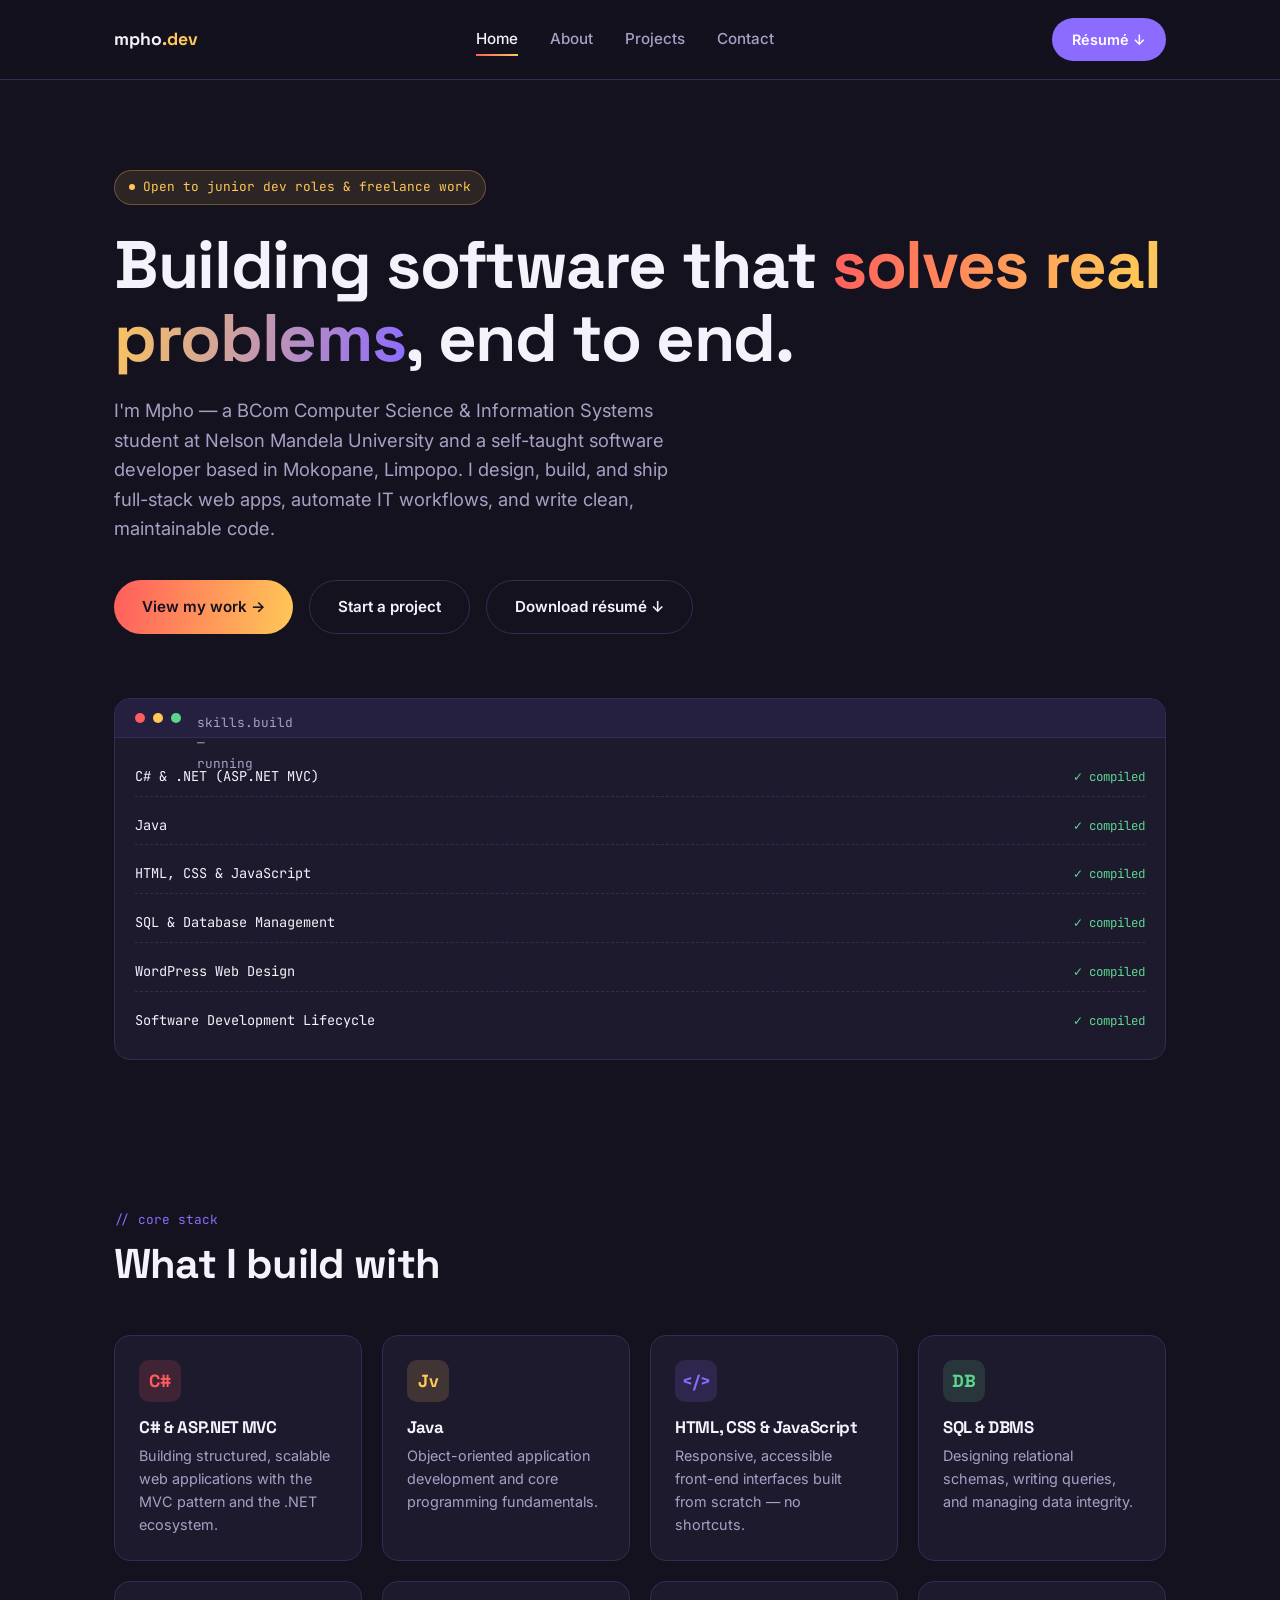
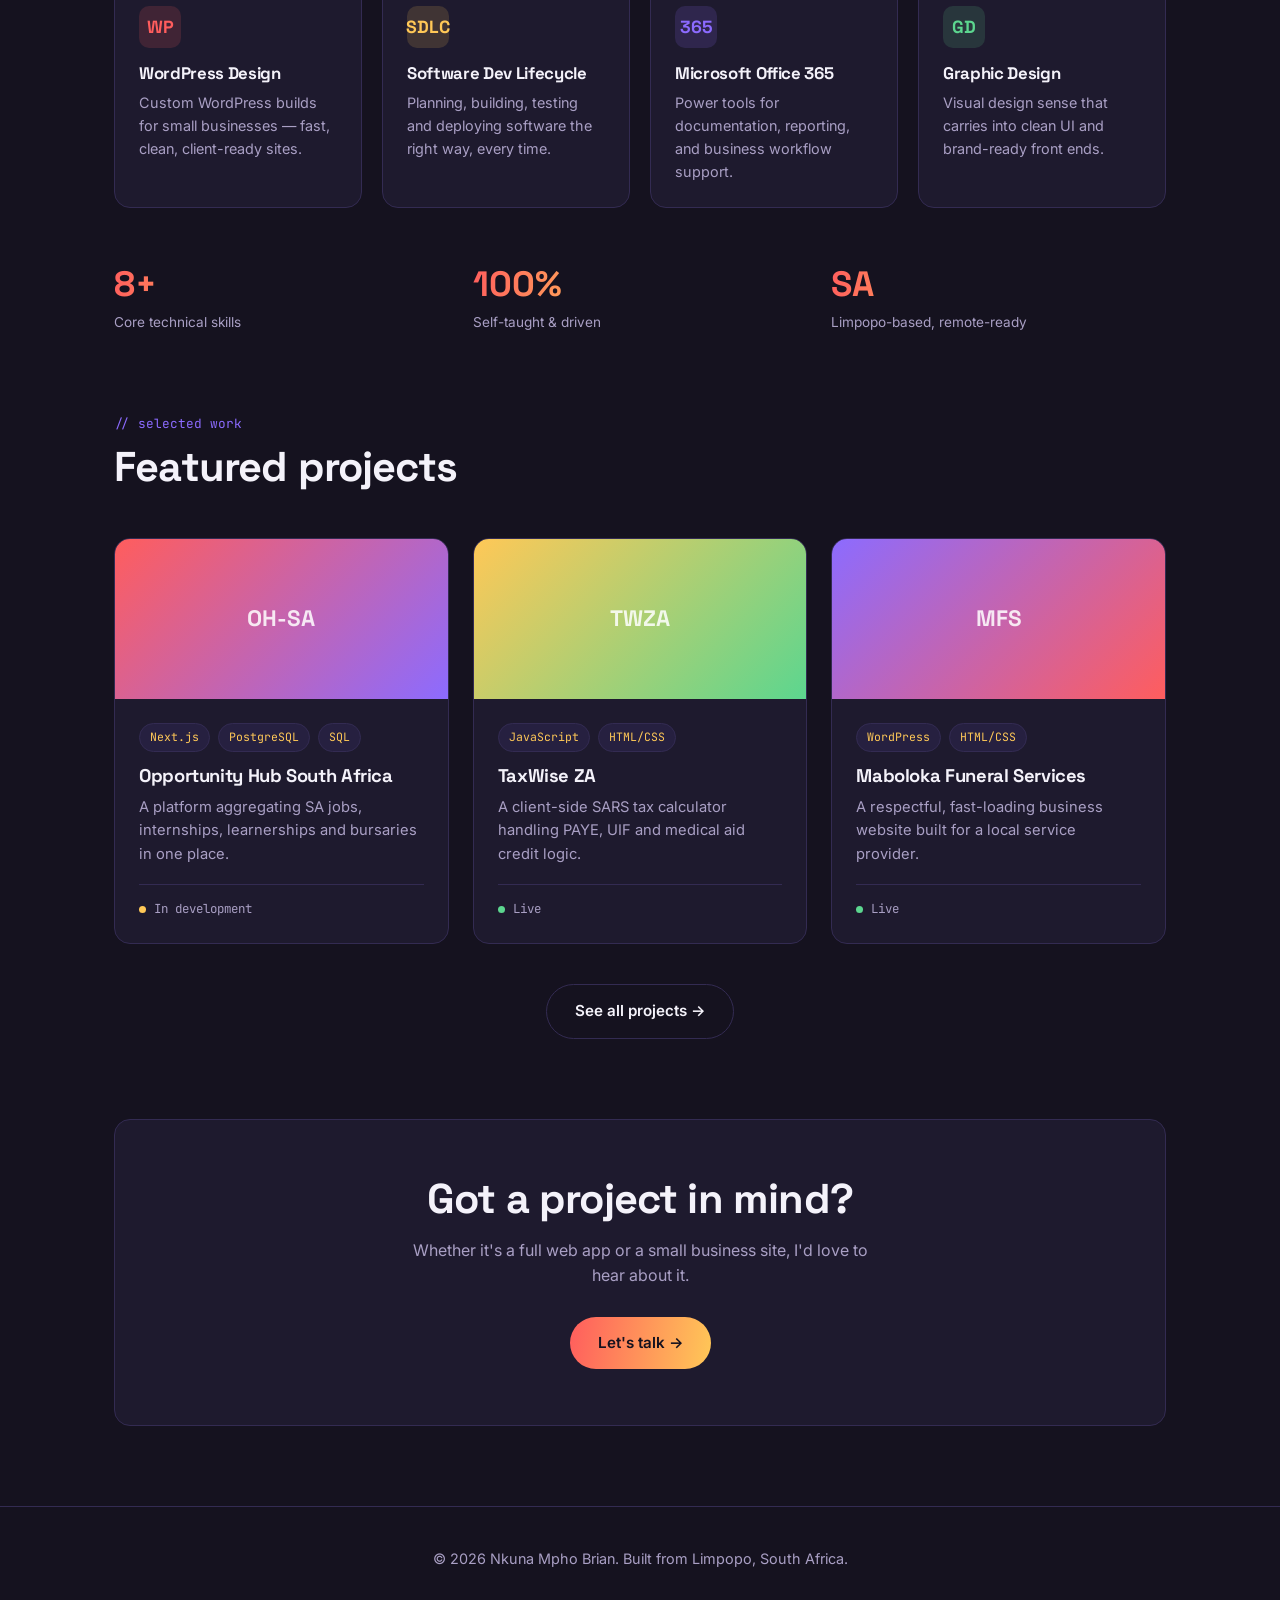
==== index.html @ bb7366d1 "Update resume link in index.html" ====
<!DOCTYPE html>
<html lang="en">
<head>
<meta charset="UTF-8">
<meta name="viewport" content="width=device-width, initial-scale=1.0">
<title>Nkuna Mpho Brian — Software Engineer</title>
<meta name="description" content="Nkuna Mpho Brian — Junior Software Engineer & IT Automation Tech building web apps, automation tools and database-driven systems from Limpopo, South Africa.">
<link rel="preconnect" href="https://fonts.googleapis.com">
<link href="https://fonts.googleapis.com/css2?family=Space+Grotesk:wght@500;700&family=Inter:wght@400;500;600&family=JetBrains+Mono:wght@400;500&display=swap" rel="stylesheet">
<link rel="stylesheet" href="style.css">
</head>
<body>

<nav class="nav">
  <div class="nav-inner">
    <a href="index.html" class="logo">mpho<span>.dev</span></a>
    <ul class="nav-links">
      <li><a href="index.html" class="active">Home</a></li>
      <li><a href="about.html">About</a></li>
      <li><a href="projects.html">Projects</a></li>
      <li><a href="contact.html">Contact</a></li>
    </ul>
    <a href="assets/Nkuna_Mpho_Brian_Resume.pdf" class="nav-cta" download>Résumé ↓</a>
    <button class="nav-toggle" aria-label="Toggle menu">☰</button>
  </div>
</nav>

<header class="hero">
  <div class="container">
    <div class="eyebrow"><span class="dot"></span> Open to junior dev roles & freelance work</div>
    <h1>Building software that <span class="grad">solves real problems</span>, end to end.</h1>
    <p class="lead">I'm Mpho — a BCom Computer Science & Information Systems student at Nelson Mandela University and a self-taught software developer based in Mokopane, Limpopo. I design, build, and ship full-stack web apps, automate IT workflows, and write clean, maintainable code.</p>
    <div class="hero-actions">
      <a href="projects.html" class="btn btn-primary">View my work →</a>
      <a href="contact.html" class="btn btn-secondary">Start a project</a>
      <a href="Nkuna_Mpho_Brian_Resume.pdf" class="btn btn-secondary" download>Download résumé ↓</a>
    </div>

    <div class="buildlog reveal">
      <div class="buildlog-bar">
        <span></span><span></span><span></span>
        <span class="buildlog-title">skills.build — running</span>
      </div>
      <div class="buildlog-body">
        <div class="log-row"><span class="log-skill">C# & .NET (ASP.NET MVC)</span><span class="log-status">compiled</span></div>
        <div class="log-row"><span class="log-skill">Java</span><span class="log-status">compiled</span></div>
        <div class="log-row"><span class="log-skill">HTML, CSS & JavaScript</span><span class="log-status">compiled</span></div>
        <div class="log-row"><span class="log-skill">SQL & Database Management</span><span class="log-status">compiled</span></div>
        <div class="log-row"><span class="log-skill">WordPress Web Design</span><span class="log-status">compiled</span></div>
        <div class="log-row"><span class="log-skill">Software Development Lifecycle</span><span class="log-status">compiled</span></div>
      </div>
    </div>
  </div>
</header>

<section class="section">
  <div class="container">
    <div class="section-head reveal">
      <span class="section-eyebrow">// core stack</span>
      <h2>What I build with</h2>
    </div>
    <div class="skill-grid">
      <div class="skill-card reveal">
        <div class="icon" style="background:rgba(255,93,93,0.15); color:var(--coral);">C#</div>
        <h3>C# & ASP.NET MVC</h3>
        <p>Building structured, scalable web applications with the MVC pattern and the .NET ecosystem.</p>
      </div>
      <div class="skill-card reveal">
        <div class="icon" style="background:rgba(255,200,87,0.15); color:var(--amber);">Jv</div>
        <h3>Java</h3>
        <p>Object-oriented application development and core programming fundamentals.</p>
      </div>
      <div class="skill-card reveal">
        <div class="icon" style="background:rgba(140,107,255,0.15); color:var(--violet);">&lt;/&gt;</div>
        <h3>HTML, CSS & JavaScript</h3>
        <p>Responsive, accessible front-end interfaces built from scratch — no shortcuts.</p>
      </div>
      <div class="skill-card reveal">
        <div class="icon" style="background:rgba(92,214,143,0.15); color:#5cd68f;">DB</div>
        <h3>SQL & DBMS</h3>
        <p>Designing relational schemas, writing queries, and managing data integrity.</p>
      </div>
      <div class="skill-card reveal">
        <div class="icon" style="background:rgba(255,93,93,0.15); color:var(--coral);">WP</div>
        <h3>WordPress Design</h3>
        <p>Custom WordPress builds for small businesses — fast, clean, client-ready sites.</p>
      </div>
      <div class="skill-card reveal">
        <div class="icon" style="background:rgba(255,200,87,0.15); color:var(--amber);">SDLC</div>
        <h3>Software Dev Lifecycle</h3>
        <p>Planning, building, testing and deploying software the right way, every time.</p>
      </div>
      <div class="skill-card reveal">
        <div class="icon" style="background:rgba(140,107,255,0.15); color:var(--violet);">365</div>
        <h3>Microsoft Office 365</h3>
        <p>Power tools for documentation, reporting, and business workflow support.</p>
      </div>
      <div class="skill-card reveal">
        <div class="icon" style="background:rgba(92,214,143,0.15); color:#5cd68f;">GD</div>
        <h3>Graphic Design</h3>
        <p>Visual design sense that carries into clean UI and brand-ready front ends.</p>
      </div>
    </div>

    <div class="stats reveal">
      <div>
        <div class="stat-num grad">8+</div>
        <div class="stat-label">Core technical skills</div>
      </div>
      <div>
        <div class="stat-num grad">100%</div>
        <div class="stat-label">Self-taught & driven</div>
      </div>
      <div>
        <div class="stat-num grad">SA</div>
        <div class="stat-label">Limpopo-based, remote-ready</div>
      </div>
    </div>
  </div>
</section>

<section class="section" style="padding-top:0;">
  <div class="container">
    <div class="section-head reveal">
      <span class="section-eyebrow">// selected work</span>
      <h2>Featured projects</h2>
    </div>
    <div class="project-grid">
      <div class="project-card reveal">
        <div class="project-thumb" style="background:linear-gradient(135deg,var(--coral),var(--violet));">OH-SA</div>
        <div class="project-body">
          <div class="project-tags"><span class="tag">Next.js</span><span class="tag">PostgreSQL</span><span class="tag">SQL</span></div>
          <h3>Opportunity Hub South Africa</h3>
          <p>A platform aggregating SA jobs, internships, learnerships and bursaries in one place.</p>
          <div class="project-status"><span class="status-dot" style="background:var(--amber);"></span> In development</div>
        </div>
      </div>
      <div class="project-card reveal">
        <div class="project-thumb" style="background:linear-gradient(135deg,var(--amber),#5cd68f);">TWZA</div>
        <div class="project-body">
          <div class="project-tags"><span class="tag">JavaScript</span><span class="tag">HTML/CSS</span></div>
          <h3>TaxWise ZA</h3>
          <p>A client-side SARS tax calculator handling PAYE, UIF and medical aid credit logic.</p>
          <div class="project-status"><span class="status-dot" style="background:#5cd68f;"></span> Live</div>
        </div>
      </div>
      <div class="project-card reveal">
        <div class="project-thumb" style="background:linear-gradient(135deg,var(--violet),var(--coral));">MFS</div>
        <div class="project-body">
          <div class="project-tags"><span class="tag">WordPress</span><span class="tag">HTML/CSS</span></div>
          <h3>Maboloka Funeral Services</h3>
          <p>A respectful, fast-loading business website built for a local service provider.</p>
          <div class="project-status"><span class="status-dot" style="background:#5cd68f;"></span> Live</div>
        </div>
      </div>
    </div>
    <div style="text-align:center; margin-top:40px;">
      <a href="projects.html" class="btn btn-secondary">See all projects →</a>
    </div>
  </div>
</section>

<section class="section" style="padding-top:0;">
  <div class="container">
    <div class="contact-card reveal" style="text-align:center; padding:56px 32px;">
      <h2 style="margin-bottom:16px;">Got a project in mind?</h2>
      <p style="color:var(--muted); max-width:480px; margin:0 auto 28px;">Whether it's a full web app or a small business site, I'd love to hear about it.</p>
      <a href="contact.html" class="btn btn-primary">Let's talk →</a>
    </div>
  </div>
</section>

<footer>
  <div class="container">© 2026 Nkuna Mpho Brian. Built from Limpopo, South Africa.</div>
</footer>

<script src="script.js"></script>
</body>
</html>
---- style.css ----
/* ===== Tokens ===== */
:root{
  --bg:#15121f;
  --surface:#1e1a2e;
  --surface-2:#262040;
  --text:#f4f2fa;
  --muted:#a99fc4;
  --coral:#ff5d5d;
  --amber:#ffc857;
  --violet:#8c6bff;
  --line:#332b52;
  --radius:16px;
}

*{margin:0;padding:0;box-sizing:border-box;}

html{scroll-behavior:smooth;}

body{
  background:var(--bg);
  color:var(--text);
  font-family:'Inter',sans-serif;
  line-height:1.6;
  overflow-x:hidden;
}

@media (prefers-reduced-motion: reduce){
  *{animation-duration:0.01ms !important; animation-iteration-count:1 !important; transition-duration:0.01ms !important;}
  html{scroll-behavior:auto;}
}

h1,h2,h3,h4{
  font-family:'Space Grotesk',sans-serif;
  font-weight:700;
  letter-spacing:-0.02em;
  line-height:1.1;
}

a{color:inherit; text-decoration:none;}

.mono{font-family:'JetBrains Mono',monospace;}

.container{
  max-width:1100px;
  margin:0 auto;
  padding:0 24px;
}

/* gradient text */
.grad{
  background:linear-gradient(100deg,var(--coral),var(--amber) 50%,var(--violet));
  -webkit-background-clip:text;
  background-clip:text;
  color:transparent;
}

/* ===== Nav ===== */
.nav{
  position:sticky;
  top:0;
  z-index:100;
  backdrop-filter:blur(10px);
  background:rgba(21,18,31,0.85);
  border-bottom:1px solid var(--line);
}
.nav-inner{
  max-width:1100px;
  margin:0 auto;
  padding:18px 24px;
  display:flex;
  align-items:center;
  justify-content:space-between;
}
.logo{
  font-family:'Space Grotesk',sans-serif;
  font-weight:700;
  font-size:1.1rem;
}
.logo span{color:var(--amber);}
.nav-links{
  display:flex;
  gap:32px;
  list-style:none;
  font-size:0.95rem;
  font-weight:500;
}
.nav-links a{
  position:relative;
  padding:4px 0;
  color:var(--muted);
  transition:color 0.2s;
}
.nav-links a:hover, .nav-links a.active{color:var(--text);}
.nav-links a.active::after{
  content:'';
  position:absolute;
  bottom:-4px; left:0;
  width:100%; height:2px;
  background:linear-gradient(90deg,var(--coral),var(--amber));
}
.nav-cta{
  background:var(--violet);
  color:#fff;
  padding:10px 20px;
  border-radius:100px;
  font-weight:600;
  font-size:0.9rem;
  white-space:nowrap;
}
.nav-cta:hover{background:#9c7fff;}
.nav-toggle{display:none;}

@media (max-width:760px){
  .nav-links{
    position:fixed;
    top:64px; left:0; right:0;
    background:var(--surface);
    flex-direction:column;
    padding:24px;
    gap:20px;
    border-bottom:1px solid var(--line);
    transform:translateY(-150%);
    transition:transform 0.3s ease;
  }
  .nav-links.open{transform:translateY(0);}
  .nav-toggle{
    display:block;
    background:none;
    border:none;
    color:var(--text);
    font-size:1.5rem;
    cursor:pointer;
  }
  .nav-cta{display:none;}
}

/* ===== Hero ===== */
.hero{
  padding:90px 0 70px;
  position:relative;
}
.eyebrow{
  display:inline-flex;
  align-items:center;
  gap:8px;
  font-family:'JetBrains Mono',monospace;
  font-size:0.8rem;
  color:var(--amber);
  background:rgba(255,200,87,0.1);
  border:1px solid rgba(255,200,87,0.3);
  padding:6px 14px;
  border-radius:100px;
  margin-bottom:24px;
}
.dot{width:6px;height:6px;border-radius:50%;background:var(--amber);animation:pulse 1.6s infinite;}
@keyframes pulse{0%,100%{opacity:1;}50%{opacity:0.3;}}

.hero h1{
  font-size:clamp(2.4rem,6vw,4.2rem);
  margin-bottom:20px;
}
.hero p.lead{
  font-size:1.15rem;
  color:var(--muted);
  max-width:560px;
  margin-bottom:36px;
}
.hero-actions{
  display:flex;
  gap:16px;
  flex-wrap:wrap;
}
.btn{
  display:inline-flex;
  align-items:center;
  gap:8px;
  padding:14px 28px;
  border-radius:100px;
  font-weight:600;
  font-size:0.95rem;
  transition:transform 0.2s, box-shadow 0.2s;
}
.btn-primary{
  background:linear-gradient(100deg,var(--coral),var(--amber));
  color:#15121f;
}
.btn-primary:hover{transform:translateY(-2px); box-shadow:0 10px 30px rgba(255,93,93,0.3);}
.btn-secondary{
  border:1px solid var(--line);
  color:var(--text);
}
.btn-secondary:hover{border-color:var(--violet); background:rgba(140,107,255,0.08);}

/* ===== Build log / signature element ===== */
.buildlog{
  margin-top:64px;
  background:var(--surface);
  border:1px solid var(--line);
  border-radius:var(--radius);
  overflow:hidden;
}
.buildlog-bar{
  display:flex;
  align-items:center;
  gap:8px;
  padding:14px 20px;
  border-bottom:1px solid var(--line);
  background:var(--surface-2);
}
.buildlog-bar span{width:10px;height:10px;border-radius:50%;}
.buildlog-bar span:nth-child(1){background:var(--coral);}
.buildlog-bar span:nth-child(2){background:var(--amber);}
.buildlog-bar span:nth-child(3){background:#5cd68f;}
.buildlog-title{
  margin-left:8px;
  font-family:'JetBrains Mono',monospace;
  font-size:0.8rem;
  color:var(--muted);
}
.buildlog-body{
  padding:20px;
  font-family:'JetBrains Mono',monospace;
  font-size:0.85rem;
  display:grid;
  gap:10px;
}
.log-row{
  display:flex;
  justify-content:space-between;
  align-items:center;
  gap:16px;
  padding:8px 0;
  border-bottom:1px dashed var(--line);
}
.log-row:last-child{border-bottom:none;}
.log-skill{color:var(--text);}
.log-status{
  color:#5cd68f;
  font-size:0.78rem;
  display:flex;
  align-items:center;
  gap:6px;
}
.log-status::before{content:'✓';}

/* ===== Sections ===== */
.section{
  padding:80px 0;
}
.section-head{
  margin-bottom:48px;
}
.section-eyebrow{
  font-family:'JetBrains Mono',monospace;
  font-size:0.8rem;
  color:var(--violet);
  margin-bottom:10px;
  display:block;
}
.section h2{
  font-size:clamp(1.8rem,4vw,2.6rem);
}

/* ===== Skill grid ===== */
.skill-grid{
  display:grid;
  grid-template-columns:repeat(auto-fit,minmax(240px,1fr));
  gap:20px;
}
.skill-card{
  background:var(--surface);
  border:1px solid var(--line);
  border-radius:var(--radius);
  padding:24px;
  transition:transform 0.2s, border-color 0.2s;
}
.skill-card:hover{transform:translateY(-4px); border-color:var(--violet);}
.skill-card .icon{
  width:42px; height:42px;
  border-radius:10px;
  display:flex;align-items:center;justify-content:center;
  font-family:'Space Grotesk',sans-serif;
  font-weight:700;
  margin-bottom:16px;
  font-size:1.1rem;
}
.skill-card h3{font-size:1.05rem; margin-bottom:8px;}
.skill-card p{color:var(--muted); font-size:0.9rem;}

/* ===== Project cards ===== */
.project-grid{
  display:grid;
  grid-template-columns:repeat(auto-fit,minmax(300px,1fr));
  gap:24px;
}
.project-card{
  background:var(--surface);
  border:1px solid var(--line);
  border-radius:var(--radius);
  overflow:hidden;
  display:flex;
  flex-direction:column;
  transition:transform 0.2s, box-shadow 0.2s;
}
.project-card:hover{transform:translateY(-6px); box-shadow:0 16px 40px rgba(0,0,0,0.35);}
.project-thumb{
  height:160px;
  display:flex;
  align-items:center;
  justify-content:center;
  font-family:'Space Grotesk',sans-serif;
  font-weight:700;
  font-size:1.4rem;
  color:rgba(255,255,255,0.85);
}
.project-body{padding:24px; flex:1; display:flex; flex-direction:column;}
.project-tags{
  display:flex; gap:8px; flex-wrap:wrap;
  margin-bottom:14px;
}
.tag{
  font-family:'JetBrains Mono',monospace;
  font-size:0.72rem;
  padding:4px 10px;
  border-radius:100px;
  background:var(--surface-2);
  color:var(--amber);
  border:1px solid var(--line);
}
.project-body h3{font-size:1.15rem; margin-bottom:10px;}
.project-body p{color:var(--muted); font-size:0.92rem; margin-bottom:18px;}
.project-status{
  margin-top:auto;
  font-family:'JetBrains Mono',monospace;
  font-size:0.78rem;
  color:var(--muted);
  display:flex;
  align-items:center;
  gap:8px;
  padding-top:14px;
  border-top:1px solid var(--line);
}
.status-dot{width:7px;height:7px;border-radius:50%;}

/* ===== Timeline (about page) ===== */
.timeline{
  position:relative;
  padding-left:32px;
  border-left:2px solid var(--line);
  display:grid;
  gap:36px;
}
.timeline-item{position:relative;}
.timeline-item::before{
  content:'';
  position:absolute;
  left:-39px; top:4px;
  width:14px; height:14px;
  border-radius:50%;
  background:var(--bg);
  border:3px solid var(--violet);
}
.timeline-date{
  font-family:'JetBrains Mono',monospace;
  font-size:0.8rem;
  color:var(--amber);
  margin-bottom:6px;
  display:block;
}
.timeline-item h3{font-size:1.1rem; margin-bottom:8px;}
.timeline-item p{color:var(--muted); font-size:0.92rem;}

/* ===== Stats strip ===== */
.stats{
  display:grid;
  grid-template-columns:repeat(auto-fit,minmax(160px,1fr));
  gap:24px;
  margin-top:48px;
}
.stat-num{
  font-family:'Space Grotesk',sans-serif;
  font-size:2.2rem;
  font-weight:700;
}
.stat-label{color:var(--muted); font-size:0.85rem;}

/* ===== Contact ===== */
.contact-grid{
  display:grid;
  grid-template-columns:1.1fr 0.9fr;
  gap:48px;
  align-items:start;
}
@media (max-width:800px){.contact-grid{grid-template-columns:1fr;}}

.form-group{margin-bottom:20px;}
.form-group label{
  display:block;
  font-size:0.85rem;
  color:var(--muted);
  margin-bottom:8px;
  font-family:'JetBrains Mono',monospace;
}
.form-group input, .form-group textarea{
  width:100%;
  background:var(--surface);
  border:1px solid var(--line);
  border-radius:10px;
  padding:14px 16px;
  color:var(--text);
  font-family:'Inter',sans-serif;
  font-size:0.95rem;
  transition:border-color 0.2s;
}
.form-group input:focus, .form-group textarea:focus{
  outline:none;
  border-color:var(--violet);
}
.form-group textarea{resize:vertical; min-height:130px;}

.contact-card{
  background:var(--surface);
  border:1px solid var(--line);
  border-radius:var(--radius);
  padding:28px;
}
.contact-row{
  display:flex;
  align-items:center;
  gap:14px;
  padding:14px 0;
  border-bottom:1px solid var(--line);
}
.contact-row:last-child{border-bottom:none;}
.contact-row .icon-sm{
  width:36px;height:36px;
  border-radius:8px;
  display:flex;align-items:center;justify-content:center;
  background:var(--surface-2);
  flex-shrink:0;
}
.contact-row strong{display:block; font-size:0.85rem; color:var(--muted); font-weight:500;}
.contact-row span{font-size:0.95rem;}

/* ===== Footer ===== */
footer{
  border-top:1px solid var(--line);
  padding:40px 0;
  text-align:center;
  color:var(--muted);
  font-size:0.9rem;
}

/* ===== Page intro (non-home pages) ===== */
.page-intro{
  padding:70px 0 30px;
}
.page-intro h1{font-size:clamp(2rem,5vw,3rem);}
.page-intro p{color:var(--muted); max-width:600px; margin-top:16px; font-size:1.05rem;}

/* reveal animation */
.reveal{
  opacity:0;
  transform:translateY(16px);
  transition:opacity 0.6s ease, transform 0.6s ease;
}
.reveal.in{opacity:1; transform:translateY(0);}
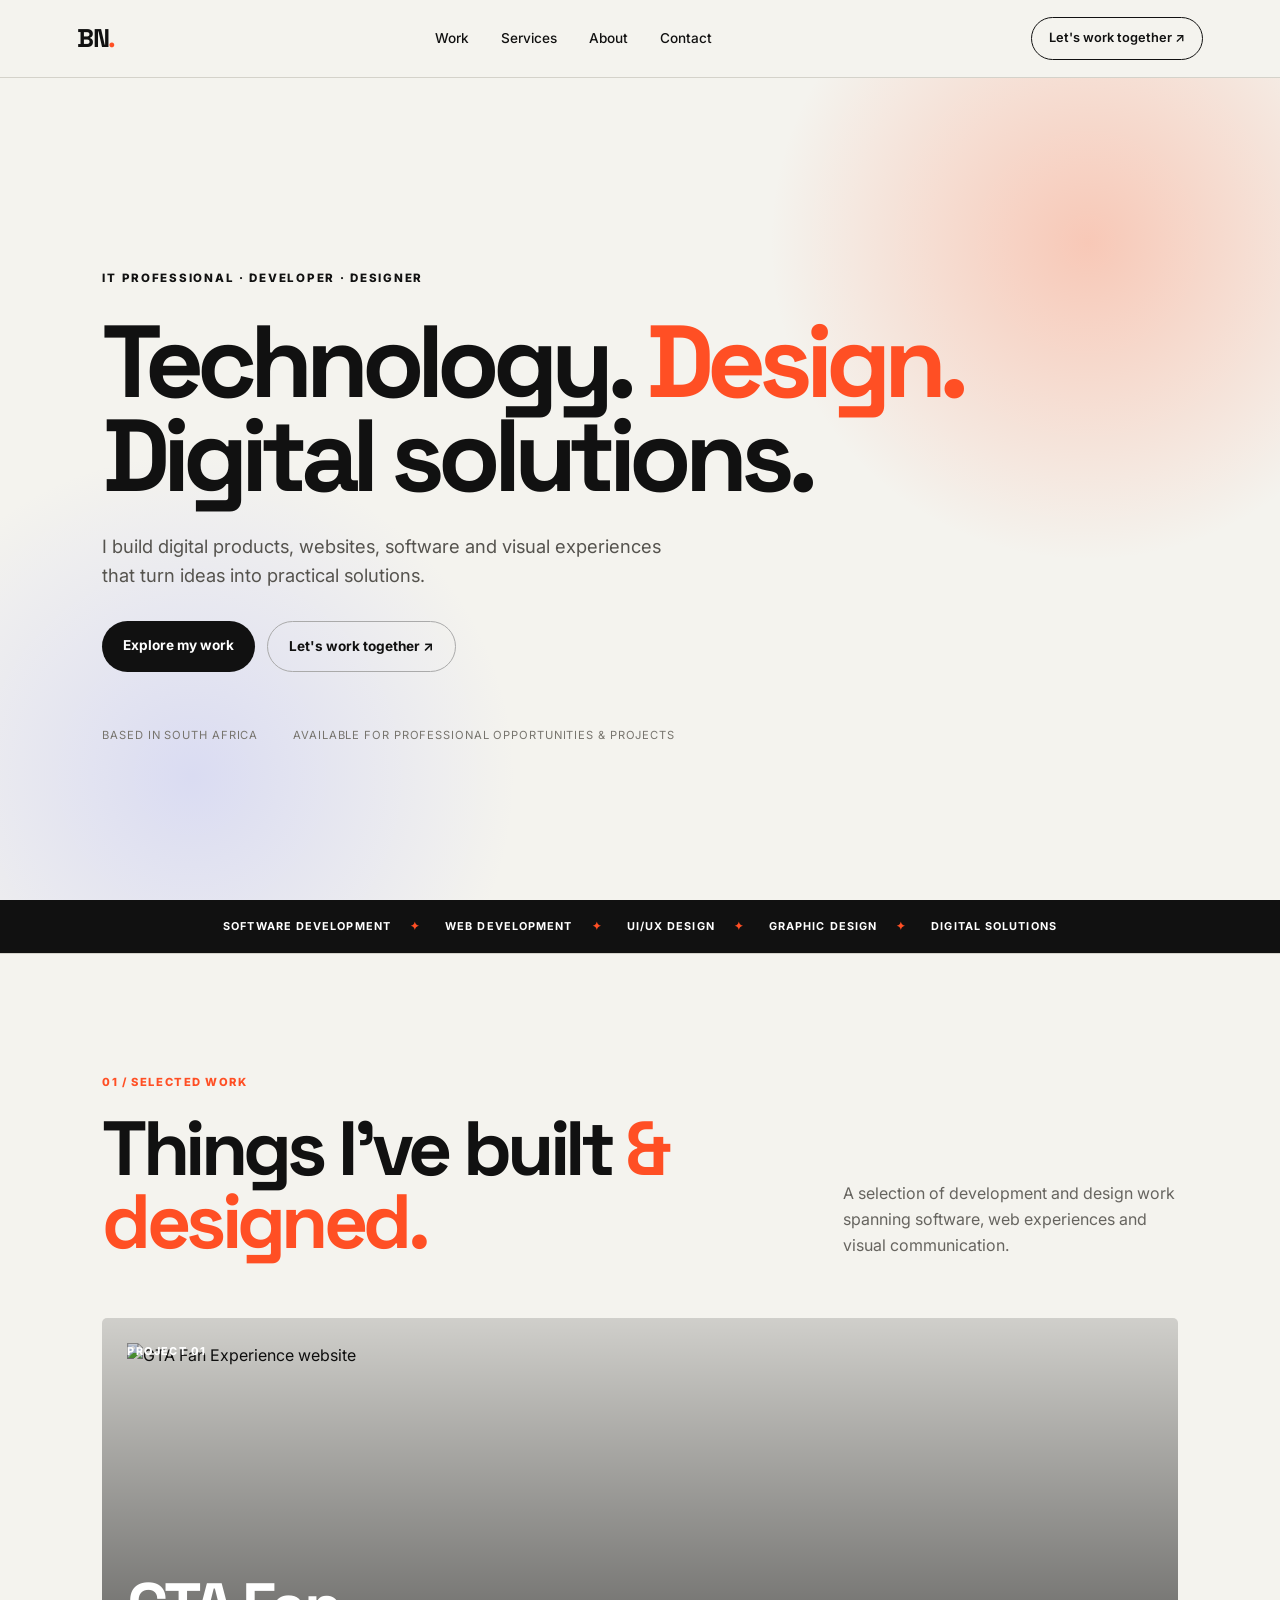
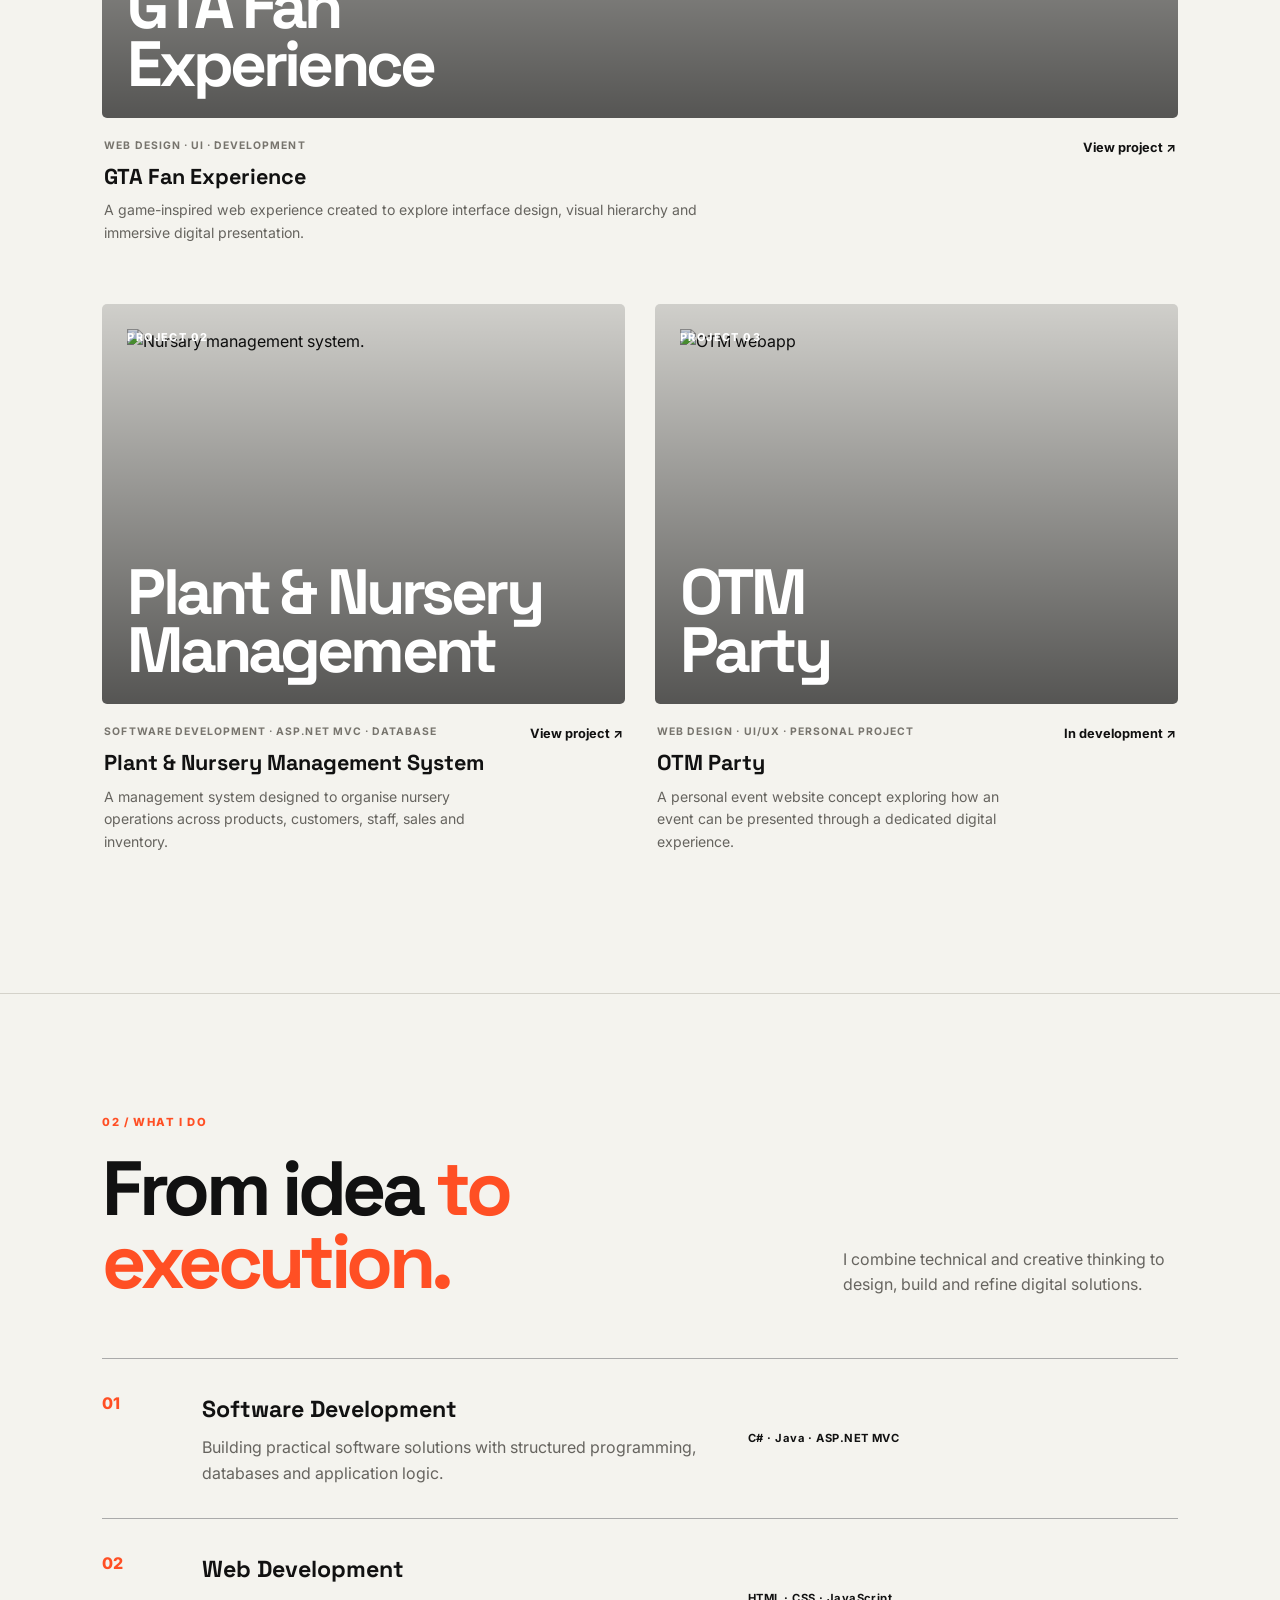
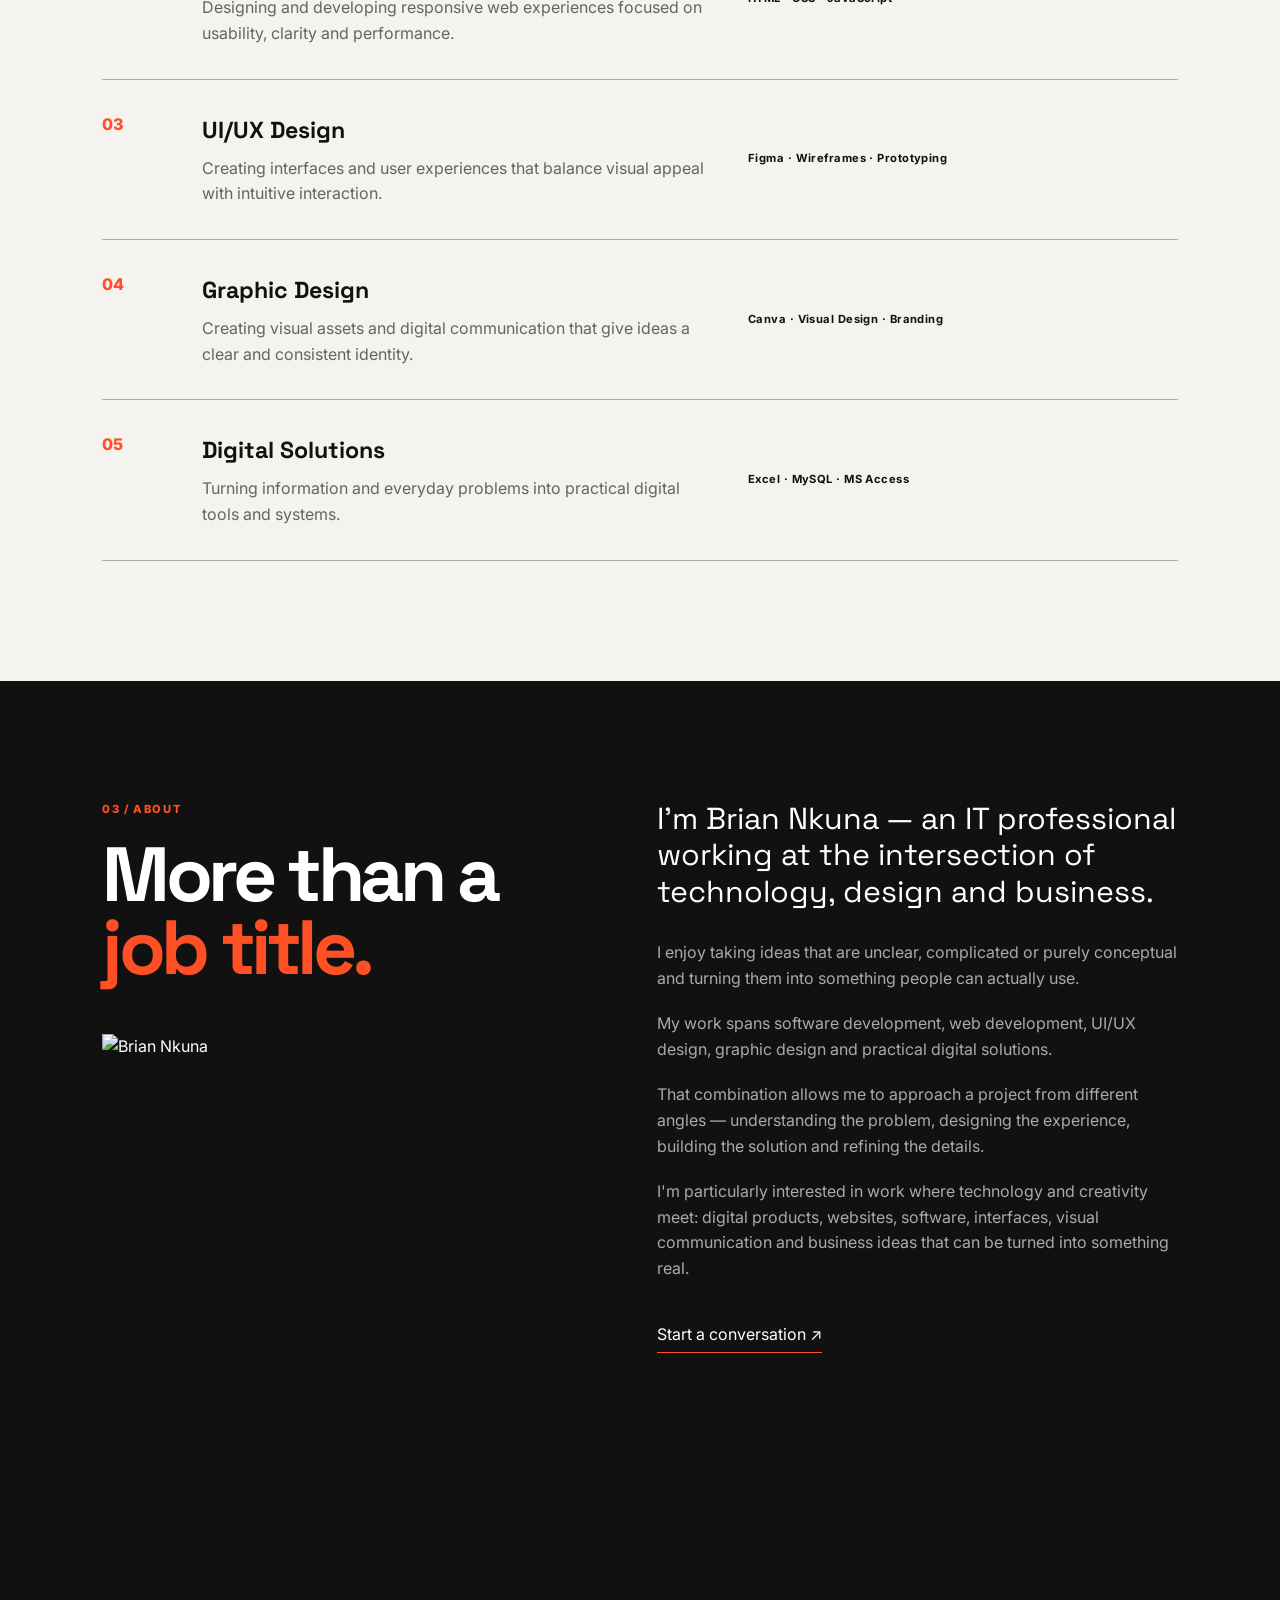
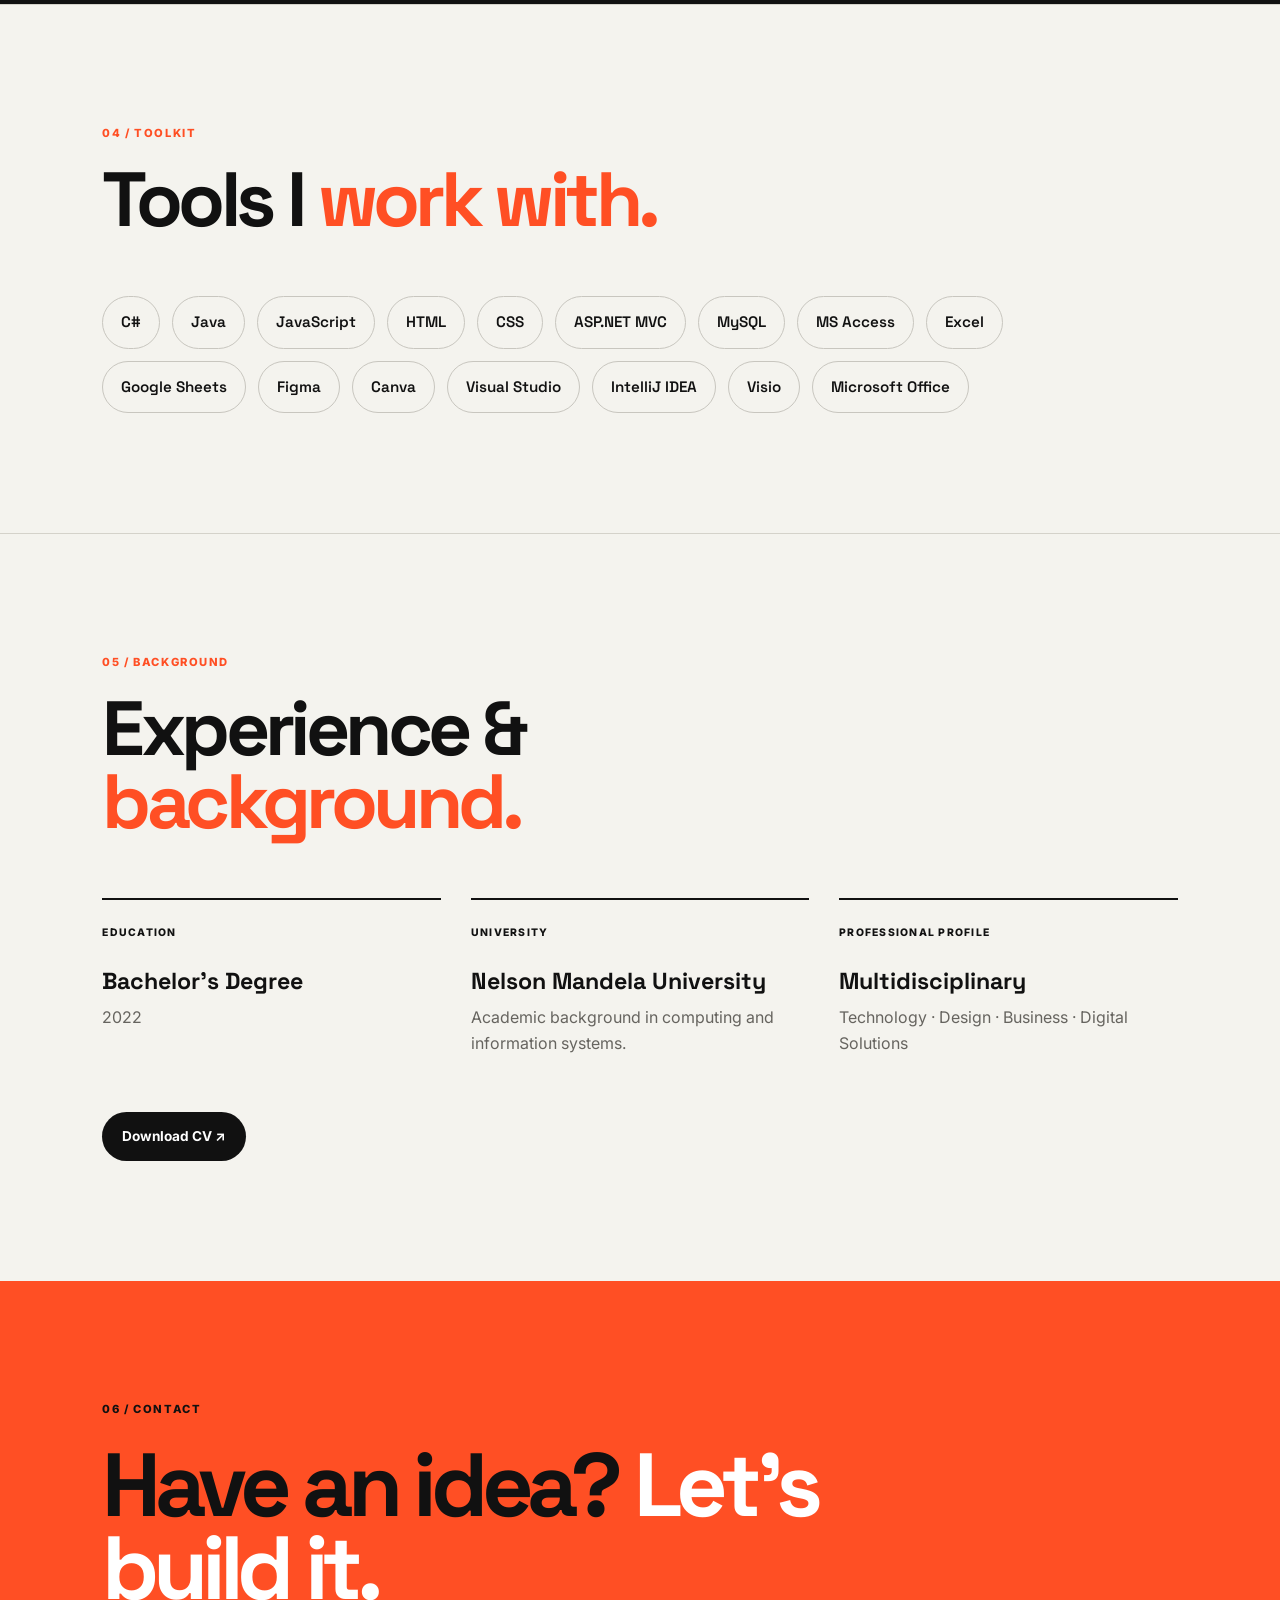
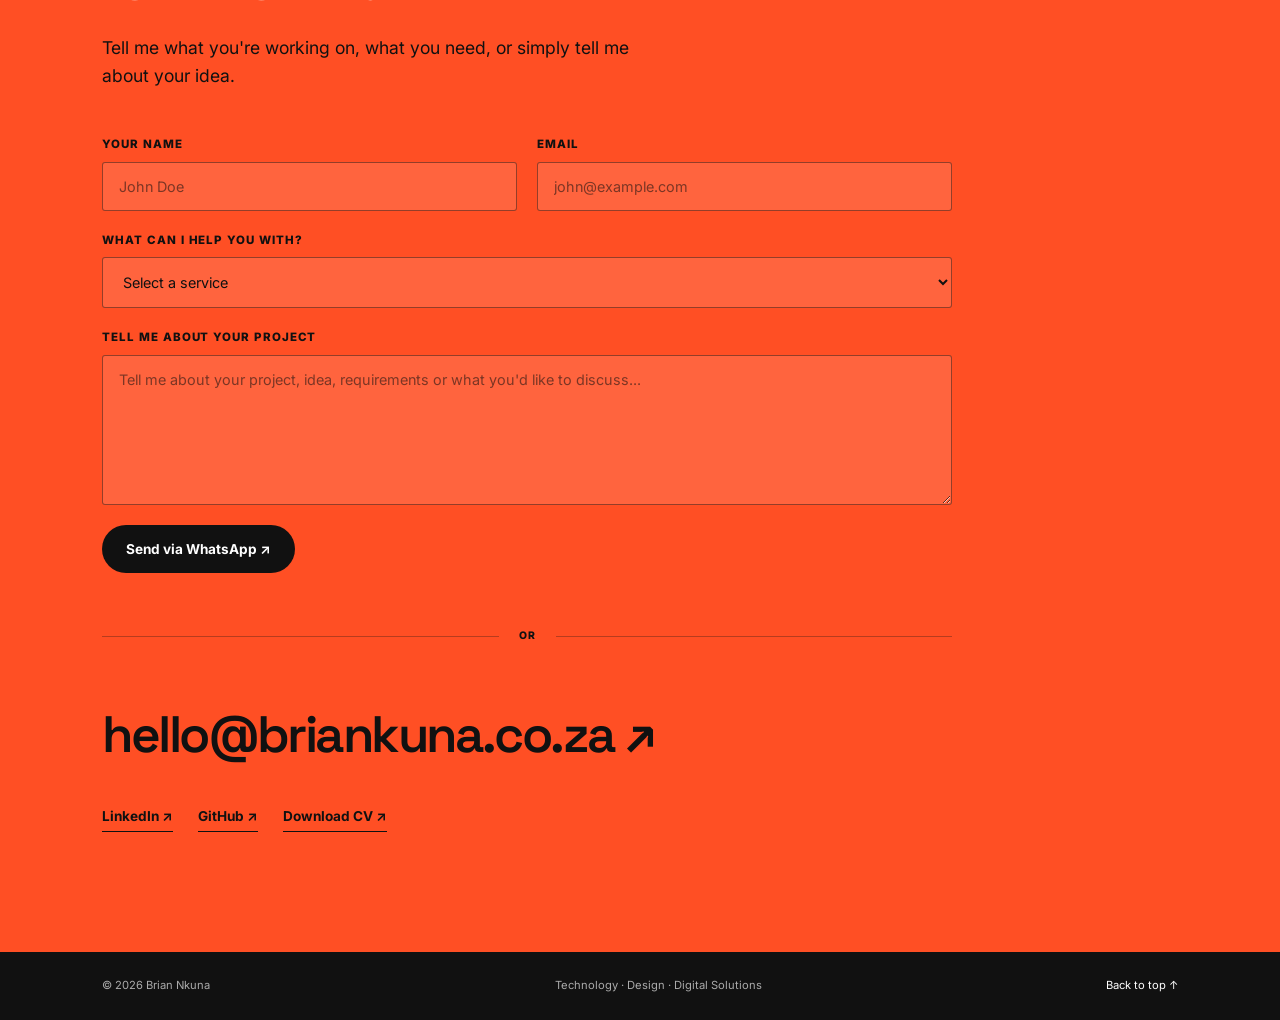
==== commit 1db57a03: "Update print statement from 'Hello' to 'Goodbye'" ====
--- a/index.html
+++ b/index.html
@@ -1,179 +1,1075 @@
 <!DOCTYPE html>
 <html lang="en">
 <head>
-<meta charset="UTF-8">
-<meta name="viewport" content="width=device-width, initial-scale=1.0">
-<title>Nkuna Mpho Brian — Software Engineer</title>
-<meta name="description" content="Nkuna Mpho Brian — Junior Software Engineer & IT Automation Tech building web apps, automation tools and database-driven systems from Limpopo, South Africa.">
-<link rel="preconnect" href="https://fonts.googleapis.com">
-<link href="https://fonts.googleapis.com/css2?family=Space+Grotesk:wght@500;700&family=Inter:wght@400;500;600&family=JetBrains+Mono:wght@400;500&display=swap" rel="stylesheet">
-<link rel="stylesheet" href="style.css">
+    <meta charset="UTF-8">
+    <meta name="viewport" content="width=device-width, initial-scale=1.0">
+
+    <meta name="description"
+          content="Brian Nkuna — Technology, Design & Digital Solutions. Software development, web development, UI/UX and graphic design.">
+
+    <meta name="author" content="Brian Nkuna">
+
+    <title>Brian Nkuna — Technology, Design & Digital Solutions</title>
+
+    <!-- Fonts -->
+    <link rel="preconnect" href="https://fonts.googleapis.com">
+    <link rel="preconnect" href="https://fonts.gstatic.com" crossorigin>
+
+    <link href="https://fonts.googleapis.com/css2?family=Inter:wght@400;500;600;700;800&family=Space+Grotesk:wght@500;600;700&display=swap"
+          rel="stylesheet">
+
+    <link rel="stylesheet" href="style.css">
 </head>
+
 <body>
 
-<nav class="nav">
-  <div class="nav-inner">
-    <a href="index.html" class="logo">mpho<span>.dev</span></a>
-    <ul class="nav-links">
-      <li><a href="index.html" class="active">Home</a></li>
-      <li><a href="about.html">About</a></li>
-      <li><a href="projects.html">Projects</a></li>
-      <li><a href="contact.html">Contact</a></li>
-    </ul>
-    <a href="assets/Nkuna_Mpho_Brian_Resume.pdf" class="nav-cta" download>Résumé ↓</a>
-    <button class="nav-toggle" aria-label="Toggle menu">☰</button>
-  </div>
-</nav>
-
-<header class="hero">
-  <div class="container">
-    <div class="eyebrow"><span class="dot"></span> Open to junior dev roles & freelance work</div>
-    <h1>Building software that <span class="grad">solves real problems</span>, end to end.</h1>
-    <p class="lead">I'm Mpho — a BCom Computer Science & Information Systems student at Nelson Mandela University and a self-taught software developer based in Mokopane, Limpopo. I design, build, and ship full-stack web apps, automate IT workflows, and write clean, maintainable code.</p>
-    <div class="hero-actions">
-      <a href="projects.html" class="btn btn-primary">View my work →</a>
-      <a href="contact.html" class="btn btn-secondary">Start a project</a>
-      <a href="Nkuna_Mpho_Brian_Resume.pdf" class="btn btn-secondary" download>Download résumé ↓</a>
-    </div>
-
-    <div class="buildlog reveal">
-      <div class="buildlog-bar">
-        <span></span><span></span><span></span>
-        <span class="buildlog-title">skills.build — running</span>
-      </div>
-      <div class="buildlog-body">
-        <div class="log-row"><span class="log-skill">C# & .NET (ASP.NET MVC)</span><span class="log-status">compiled</span></div>
-        <div class="log-row"><span class="log-skill">Java</span><span class="log-status">compiled</span></div>
-        <div class="log-row"><span class="log-skill">HTML, CSS & JavaScript</span><span class="log-status">compiled</span></div>
-        <div class="log-row"><span class="log-skill">SQL & Database Management</span><span class="log-status">compiled</span></div>
-        <div class="log-row"><span class="log-skill">WordPress Web Design</span><span class="log-status">compiled</span></div>
-        <div class="log-row"><span class="log-skill">Software Development Lifecycle</span><span class="log-status">compiled</span></div>
-      </div>
-    </div>
-  </div>
+<!-- ================= NAVIGATION ================= -->
+
+<header class="navbar">
+
+    <a href="#home" class="logo">
+        BN<span>.</span>
+    </a>
+
+    <nav class="desktop-nav">
+        <a href="#work">Work</a>
+        <a href="#services">Services</a>
+        <a href="#about">About</a>
+        <a href="#contact">Contact</a>
+    </nav>
+
+    <a href="#contact" class="nav-button">
+        Let's work together ↗
+    </a>
+
+    <button class="mobile-menu-button" id="menuButton">
+        ☰
+    </button>
+
 </header>
 
-<section class="section">
-  <div class="container">
-    <div class="section-head reveal">
-      <span class="section-eyebrow">// core stack</span>
-      <h2>What I build with</h2>
-    </div>
-    <div class="skill-grid">
-      <div class="skill-card reveal">
-        <div class="icon" style="background:rgba(255,93,93,0.15); color:var(--coral);">C#</div>
-        <h3>C# & ASP.NET MVC</h3>
-        <p>Building structured, scalable web applications with the MVC pattern and the .NET ecosystem.</p>
-      </div>
-      <div class="skill-card reveal">
-        <div class="icon" style="background:rgba(255,200,87,0.15); color:var(--amber);">Jv</div>
-        <h3>Java</h3>
-        <p>Object-oriented application development and core programming fundamentals.</p>
-      </div>
-      <div class="skill-card reveal">
-        <div class="icon" style="background:rgba(140,107,255,0.15); color:var(--violet);">&lt;/&gt;</div>
-        <h3>HTML, CSS & JavaScript</h3>
-        <p>Responsive, accessible front-end interfaces built from scratch — no shortcuts.</p>
-      </div>
-      <div class="skill-card reveal">
-        <div class="icon" style="background:rgba(92,214,143,0.15); color:#5cd68f;">DB</div>
-        <h3>SQL & DBMS</h3>
-        <p>Designing relational schemas, writing queries, and managing data integrity.</p>
-      </div>
-      <div class="skill-card reveal">
-        <div class="icon" style="background:rgba(255,93,93,0.15); color:var(--coral);">WP</div>
-        <h3>WordPress Design</h3>
-        <p>Custom WordPress builds for small businesses — fast, clean, client-ready sites.</p>
-      </div>
-      <div class="skill-card reveal">
-        <div class="icon" style="background:rgba(255,200,87,0.15); color:var(--amber);">SDLC</div>
-        <h3>Software Dev Lifecycle</h3>
-        <p>Planning, building, testing and deploying software the right way, every time.</p>
-      </div>
-      <div class="skill-card reveal">
-        <div class="icon" style="background:rgba(140,107,255,0.15); color:var(--violet);">365</div>
-        <h3>Microsoft Office 365</h3>
-        <p>Power tools for documentation, reporting, and business workflow support.</p>
-      </div>
-      <div class="skill-card reveal">
-        <div class="icon" style="background:rgba(92,214,143,0.15); color:#5cd68f;">GD</div>
-        <h3>Graphic Design</h3>
-        <p>Visual design sense that carries into clean UI and brand-ready front ends.</p>
-      </div>
-    </div>
-
-    <div class="stats reveal">
-      <div>
-        <div class="stat-num grad">8+</div>
-        <div class="stat-label">Core technical skills</div>
-      </div>
-      <div>
-        <div class="stat-num grad">100%</div>
-        <div class="stat-label">Self-taught & driven</div>
-      </div>
-      <div>
-        <div class="stat-num grad">SA</div>
-        <div class="stat-label">Limpopo-based, remote-ready</div>
-      </div>
-    </div>
-  </div>
+
+<!-- ================= MOBILE MENU ================= -->
+
+<div class="mobile-menu" id="mobileMenu">
+
+    <a href="#work">Work</a>
+    <a href="#services">Services</a>
+    <a href="#about">About</a>
+    <a href="#contact">Contact</a>
+
+</div>
+
+
+<main>
+
+<!-- ================= HERO ================= -->
+
+<section class="hero" id="home">
+
+    <div class="hero-background"></div>
+
+    <div class="hero-content">
+
+        <p class="eyebrow">
+            IT PROFESSIONAL · DEVELOPER · DESIGNER
+        </p>
+
+        <h1>
+            Technology.
+            <span>Design.</span>
+            Digital solutions.
+        </h1>
+
+        <p class="hero-description">
+            I build digital products, websites, software and visual
+            experiences that turn ideas into practical solutions.
+        </p>
+
+        <div class="hero-buttons">
+
+            <a href="#work" class="button button-dark">
+                Explore my work
+            </a>
+
+            <a href="#contact" class="button button-outline">
+                Let's work together ↗
+            </a>
+
+        </div>
+
+        <div class="hero-meta">
+
+            <span>Based in South Africa</span>
+
+            <span>
+                Available for professional opportunities & projects
+            </span>
+
+        </div>
+
+    </div>
+
 </section>
 
-<section class="section" style="padding-top:0;">
-  <div class="container">
-    <div class="section-head reveal">
-      <span class="section-eyebrow">// selected work</span>
-      <h2>Featured projects</h2>
-    </div>
-    <div class="project-grid">
-      <div class="project-card reveal">
-        <div class="project-thumb" style="background:linear-gradient(135deg,var(--coral),var(--violet));">OH-SA</div>
-        <div class="project-body">
-          <div class="project-tags"><span class="tag">Next.js</span><span class="tag">PostgreSQL</span><span class="tag">SQL</span></div>
-          <h3>Opportunity Hub South Africa</h3>
-          <p>A platform aggregating SA jobs, internships, learnerships and bursaries in one place.</p>
-          <div class="project-status"><span class="status-dot" style="background:var(--amber);"></span> In development</div>
-        </div>
-      </div>
-      <div class="project-card reveal">
-        <div class="project-thumb" style="background:linear-gradient(135deg,var(--amber),#5cd68f);">TWZA</div>
-        <div class="project-body">
-          <div class="project-tags"><span class="tag">JavaScript</span><span class="tag">HTML/CSS</span></div>
-          <h3>TaxWise ZA</h3>
-          <p>A client-side SARS tax calculator handling PAYE, UIF and medical aid credit logic.</p>
-          <div class="project-status"><span class="status-dot" style="background:#5cd68f;"></span> Live</div>
-        </div>
-      </div>
-      <div class="project-card reveal">
-        <div class="project-thumb" style="background:linear-gradient(135deg,var(--violet),var(--coral));">MFS</div>
-        <div class="project-body">
-          <div class="project-tags"><span class="tag">WordPress</span><span class="tag">HTML/CSS</span></div>
-          <h3>Maboloka Funeral Services</h3>
-          <p>A respectful, fast-loading business website built for a local service provider.</p>
-          <div class="project-status"><span class="status-dot" style="background:#5cd68f;"></span> Live</div>
-        </div>
-      </div>
-    </div>
-    <div style="text-align:center; margin-top:40px;">
-      <a href="projects.html" class="btn btn-secondary">See all projects →</a>
-    </div>
-  </div>
+
+<!-- ================= CAPABILITIES ================= -->
+
+<section class="ticker">
+
+    <div>
+        SOFTWARE DEVELOPMENT
+        <span>✦</span>
+    </div>
+
+    <div>
+        WEB DEVELOPMENT
+        <span>✦</span>
+    </div>
+
+    <div>
+        UI/UX DESIGN
+        <span>✦</span>
+    </div>
+
+    <div>
+        GRAPHIC DESIGN
+        <span>✦</span>
+    </div>
+
+    <div>
+        DIGITAL SOLUTIONS
+    </div>
+
 </section>
 
-<section class="section" style="padding-top:0;">
-  <div class="container">
-    <div class="contact-card reveal" style="text-align:center; padding:56px 32px;">
-      <h2 style="margin-bottom:16px;">Got a project in mind?</h2>
-      <p style="color:var(--muted); max-width:480px; margin:0 auto 28px;">Whether it's a full web app or a small business site, I'd love to hear about it.</p>
-      <a href="contact.html" class="btn btn-primary">Let's talk →</a>
-    </div>
-  </div>
+
+<!-- ================= WORK ================= -->
+
+<section class="section work-section" id="work">
+
+    <div class="section-heading">
+
+        <div>
+
+            <p class="section-number">
+                01 / SELECTED WORK
+            </p>
+
+            <h2>
+                Things I've built
+                <span>& designed.</span>
+            </h2>
+
+        </div>
+
+        <p>
+            A selection of development and design work spanning
+            software, web experiences and visual communication.
+        </p>
+
+    </div>
+
+
+    <div class="projects-grid">
+
+
+        <!-- PROJECT 1 -->
+
+        <article class="project project-large">
+
+            <div class="project-image nursary">
+
+                <img
+                    src="images/gta.jpg"
+                    alt="GTA Fan Experience website"
+                >
+
+                <div class="project-overlay">
+
+                    <div class="project-label">
+                        PROJECT 01
+                    </div>
+
+                    <div class="project-title">
+                        GTA Fan<br>Experience
+                    </div>
+
+                </div>
+
+            </div>
+
+            <div class="project-info">
+
+                <div>
+
+                    <p>WEB DESIGN · UI · DEVELOPMENT</p>
+
+                    <h3>
+                        GTA Fan Experience
+                    </h3>
+
+                    <span>
+                        A game-inspired web experience created to explore
+                        interface design, visual hierarchy and immersive
+                        digital presentation.
+                    </span>
+
+                </div>
+
+                <a href="#" class="project-link">
+                    View project ↗
+                </a>
+
+            </div>
+
+        </article>
+
+
+        <!-- PROJECT 2 -->
+
+        <article class="project">
+            <div class="project-image nursary">
+
+                <img
+                    src="images/nursary.jpg"
+                    alt="Nursary management system."
+                >
+
+                <div class="project-overlay">
+
+                    <div class="project-label">
+                        PROJECT 02
+                    </div>
+
+                    <div class="project-title">
+                        Plant & Nursery<br>Management
+                    </div>
+
+                </div>
+
+            </div>
+
+            <div class="project-info">
+
+                <div>
+
+                    <p>
+                        SOFTWARE DEVELOPMENT · ASP.NET MVC · DATABASE
+                    </p>
+
+                    <h3>
+                        Plant & Nursery Management System
+                    </h3>
+
+                    <span>
+                        A management system designed to organise
+                        nursery operations across products, customers,
+                        staff, sales and inventory.
+                    </span>
+
+                </div>
+
+                <a href="#" class="project-link">
+                    View project ↗
+                </a>
+
+            </div>
+
+        </article>
+
+
+        <!-- PROJECT 3 -->
+
+        <!--<article class="project">
+
+            <div class="project-image project-placeholder">
+
+                <div class="project-label">
+                    PROJECT 03
+                </div>
+
+                <div class="project-title">
+                    Case Study<br>Coming Soon
+                </div>
+
+            </div>
+
+            <div class="project-info">
+
+                <div>
+
+                    <p>
+                        DEVELOPMENT · SYSTEMS
+                    </p>
+
+                    <h3>
+                        University Project
+                    </h3>
+
+                    <span>
+                        Project details will be added once the
+                        project is identified and documented.
+                    </span>
+
+                </div>
+
+                <a href="#" class="project-link">
+                    Details ↗
+                </a>
+
+            </div>
+
+        </article> -->
+
+
+        <!-- PROJECT 4 -->
+
+        <article class="project">
+            <div class="project-image nursary">
+
+                <img
+                    src="images/otm.png"
+                    alt="OTM webapp"
+                >
+
+                <div class="project-overlay">
+
+                    <div class="project-label">
+                        PROJECT 03
+                    </div>
+
+                    <div class="project-title">
+                        OTM<br>Party
+                    </div>
+
+                </div>
+
+            </div>
+
+            <div class="project-info">
+
+                <div>
+
+                    <p>
+                        WEB DESIGN · UI/UX · PERSONAL PROJECT
+                    </p>
+
+                    <h3>
+                        OTM Party
+                    </h3>
+
+                    <span>
+                        A personal event website concept exploring
+                        how an event can be presented through a
+                        dedicated digital experience.
+                    </span>
+
+                </div>
+
+                <a href="#" class="project-link">
+                    In development ↗
+                </a>
+
+            </div>
+
+        </article>
+
+
+        <!-- DESIGN COLLECTION -->
+
+        <!--<article class="project project-large">
+
+            <div class="project-image designs">
+
+                <div class="project-label">
+                    DESIGN COLLECTION
+                </div>
+
+                <div class="design-gallery">
+
+                    <img src="images/design-01.jpg" alt="Brian Nkuna graphic design">
+
+                    <img src="images/design-02.jpg" alt="Brian Nkuna graphic design">
+
+                    <img src="images/design-03.jpg" alt="Brian Nkuna graphic design">
+
+                    <img src="images/design-04.jpg" alt="Brian Nkuna graphic design">
+
+                </div>
+
+            </div>
+
+            <div class="project-info">
+
+                <div>
+
+                    <p>
+                        GRAPHIC DESIGN · CANVA · VISUAL DESIGN
+                    </p>
+
+                    <h3>
+                        Visual Design Collection
+                    </h3>
+
+                    <span>
+                        A collection of graphic and digital design
+                        work covering visual concepts, layouts and
+                        promotional content.
+                    </span>
+
+                </div>
+
+                <a href="#" class="project-link">
+                    View designs ↗
+                </a>
+
+            </div>
+
+        </article>-->
+
+    </div>
+
 </section>
 
+
+<!-- ================= SERVICES ================= -->
+
+<section class="section services-section" id="services">
+
+    <div class="section-heading">
+
+        <div>
+
+            <p class="section-number">
+                02 / WHAT I DO
+            </p>
+
+            <h2>
+                From idea
+                <span>to execution.</span>
+            </h2>
+
+        </div>
+
+        <p>
+            I combine technical and creative thinking to design,
+            build and refine digital solutions.
+        </p>
+
+    </div>
+
+
+    <div class="services-list">
+
+
+        <div class="service">
+
+            <div class="service-number">
+                01
+            </div>
+
+            <div>
+                <h3>
+                    Software Development
+                </h3>
+
+                <p>
+                    Building practical software solutions with
+                    structured programming, databases and
+                    application logic.
+                </p>
+            </div>
+
+            <strong>
+                C# · Java · ASP.NET MVC
+            </strong>
+
+        </div>
+
+
+        <div class="service">
+
+            <div class="service-number">
+                02
+            </div>
+
+            <div>
+                <h3>
+                    Web Development
+                </h3>
+
+                <p>
+                    Designing and developing responsive web
+                    experiences focused on usability, clarity
+                    and performance.
+                </p>
+            </div>
+
+            <strong>
+                HTML · CSS · JavaScript
+            </strong>
+
+        </div>
+
+
+        <div class="service">
+
+            <div class="service-number">
+                03
+            </div>
+
+            <div>
+                <h3>
+                    UI/UX Design
+                </h3>
+
+                <p>
+                    Creating interfaces and user experiences
+                    that balance visual appeal with intuitive
+                    interaction.
+                </p>
+            </div>
+
+            <strong>
+                Figma · Wireframes · Prototyping
+            </strong>
+
+        </div>
+
+
+        <div class="service">
+
+            <div class="service-number">
+                04
+            </div>
+
+            <div>
+                <h3>
+                    Graphic Design
+                </h3>
+
+                <p>
+                    Creating visual assets and digital
+                    communication that give ideas a clear
+                    and consistent identity.
+                </p>
+            </div>
+
+            <strong>
+                Canva · Visual Design · Branding
+            </strong>
+
+        </div>
+
+
+        <div class="service">
+
+            <div class="service-number">
+                05
+            </div>
+
+            <div>
+                <h3>
+                    Digital Solutions
+                </h3>
+
+                <p>
+                    Turning information and everyday problems
+                    into practical digital tools and systems.
+                </p>
+            </div>
+
+            <strong>
+                Excel · MySQL · MS Access
+            </strong>
+
+        </div>
+
+    </div>
+
+</section>
+
+
+<!-- ================= ABOUT ================= -->
+
+<section class="about-section" id="about">
+
+    <div class="about-heading">
+
+        <p class="section-number">
+            03 / ABOUT
+        </p>
+
+        <h2>
+            More than a
+            <span>job title.</span>
+        </h2>
+
+        <!-- PHOTO PLACEHOLDER -->
+        <div class="profile-photo">
+
+            <img
+                src="images/brian.jpg"
+                alt="Brian Nkuna"
+                class="profile-image"
+            >
+
+        </div>
+
+    </div>
+
+
+    <div class="about-content">
+
+        <p class="about-lead">
+            I'm Brian Nkuna — an IT professional working
+            at the intersection of technology, design and business.
+        </p>
+
+        <p>
+            I enjoy taking ideas that are unclear, complicated
+            or purely conceptual and turning them into something
+            people can actually use.
+        </p>
+
+        <p>
+            My work spans software development, web development,
+            UI/UX design, graphic design and practical digital
+            solutions.
+        </p>
+
+        <p>
+            That combination allows me to approach a project from
+            different angles — understanding the problem, designing
+            the experience, building the solution and refining
+            the details.
+        </p>
+
+        <p>
+            I'm particularly interested in work where technology
+            and creativity meet: digital products, websites,
+            software, interfaces, visual communication and
+            business ideas that can be turned into something real.
+        </p>
+
+        <a href="#contact" class="text-link">
+            Start a conversation ↗
+        </a>
+
+    </div>
+
+</section>
+
+
+<!-- ================= SKILLS ================= -->
+
+<section class="section skills-section">
+
+    <div class="section-heading">
+
+        <div>
+
+            <p class="section-number">
+                04 / TOOLKIT
+            </p>
+
+            <h2>
+                Tools I
+                <span>work with.</span>
+            </h2>
+
+        </div>
+
+    </div>
+
+
+    <div class="skills-cloud">
+
+        <span>C#</span>
+        <span>Java</span>
+        <span>JavaScript</span>
+        <span>HTML</span>
+        <span>CSS</span>
+        <span>ASP.NET MVC</span>
+        <span>MySQL</span>
+        <span>MS Access</span>
+        <span>Excel</span>
+        <span>Google Sheets</span>
+        <span>Figma</span>
+        <span>Canva</span>
+        <span>Visual Studio</span>
+        <span>IntelliJ IDEA</span>
+        <span>Visio</span>
+        <span>Microsoft Office</span>
+
+    </div>
+
+</section>
+
+
+<!-- ================= BACKGROUND ================= -->
+
+<section class="section background-section">
+
+    <div class="section-heading">
+
+        <div>
+
+            <p class="section-number">
+                05 / BACKGROUND
+            </p>
+
+            <h2>
+                Experience &
+                <span>background.</span>
+            </h2>
+
+        </div>
+
+    </div>
+
+
+    <div class="background-grid">
+
+        <div class="background-card">
+
+            <small>
+                EDUCATION
+            </small>
+
+            <h3>
+                Bachelor's Degree
+            </h3>
+
+            <p>
+                2022
+            </p>
+
+        </div>
+
+
+        <div class="background-card">
+
+            <small>
+                UNIVERSITY
+            </small>
+
+            <h3>
+                Nelson Mandela University
+            </h3>
+
+            <p>
+                Academic background in computing and
+                information systems.
+            </p>
+
+        </div>
+
+
+        <div class="background-card">
+
+            <small>
+                PROFESSIONAL PROFILE
+            </small>
+
+            <h3>
+                Multidisciplinary
+            </h3>
+
+            <p>
+                Technology · Design · Business ·
+                Digital Solutions
+            </p>
+
+        </div>
+
+    </div>
+
+
+    <a href="#" class="cv-button">
+        Download CV ↗
+    </a>
+
+</section>
+
+
+<!-- ================= CONTACT ================= -->
+
+<section class="contact-section" id="contact">
+
+    <p class="section-number">
+        06 / CONTACT
+    </p>
+
+    <h2>
+        Have an idea?
+        <span>Let's build it.</span>
+    </h2>
+
+    <p class="contact-description">
+        Tell me what you're working on, what you need,
+        or simply tell me about your idea.
+    </p>
+
+
+    <!-- WHATSAPP CONTACT FORM -->
+
+    <form class="whatsapp-form" id="whatsappForm">
+
+        <div class="form-row">
+
+            <div class="form-group">
+
+                <label for="name">
+                    Your name
+                </label>
+
+                <input
+                    type="text"
+                    id="name"
+                    name="name"
+                    placeholder="John Doe"
+                    required
+                >
+
+            </div>
+
+
+            <div class="form-group">
+
+                <label for="email">
+                    Email
+                </label>
+
+                <input
+                    type="email"
+                    id="email"
+                    name="email"
+                    placeholder="john@example.com"
+                    required
+                >
+
+            </div>
+
+        </div>
+
+
+        <div class="form-group">
+
+            <label for="service">
+                What can I help you with?
+            </label>
+
+            <select id="service" name="service" required>
+
+                <option value="" disabled selected>
+                    Select a service
+                </option>
+
+                <option value="Software Development">
+                    Software Development
+                </option>
+
+                <option value="Web Development">
+                    Web Development
+                </option>
+
+                <option value="UI/UX Design">
+                    UI/UX Design
+                </option>
+
+                <option value="Graphic Design">
+                    Graphic Design
+                </option>
+
+                <option value="Digital Solution">
+                    Digital Solution
+                </option>
+
+                <option value="Other">
+                    Other
+                </option>
+
+            </select>
+
+        </div>
+
+
+        <div class="form-group">
+
+            <label for="message">
+                Tell me about your project
+            </label>
+
+            <textarea
+                id="message"
+                name="message"
+                rows="6"
+                placeholder="Tell me about your project, idea, requirements or what you'd like to discuss..."
+                required
+            ></textarea>
+
+        </div>
+
+
+        <button
+            type="submit"
+            class="whatsapp-button"
+        >
+            Send via WhatsApp ↗
+        </button>
+
+    </form>
+
+
+    <div class="contact-divider">
+        <span>OR</span>
+    </div>
+
+
+    <a
+        href="mailto:nkunamphobrian@gmail.com"
+        class="email"
+    >
+        hello@briankuna.co.za ↗
+    </a>
+
+
+    <div class="social-links">
+
+        <a href="#" target="_blank">
+            LinkedIn ↗
+        </a>
+
+        <a href="#" target="_blank">
+            GitHub ↗
+        </a>
+
+        <a href="#">
+            Download CV ↗
+        </a>
+
+    </div>
+
+</section>
+
+</main>
+
+
+<!-- ================= FOOTER ================= -->
+
 <footer>
-  <div class="container">© 2026 Nkuna Mpho Brian. Built from Limpopo, South Africa.</div>
+
+    <span>
+        © 2026 Brian Nkuna
+    </span>
+
+    <span>
+        Technology · Design · Digital Solutions
+    </span>
+
+    <a href="#home">
+        Back to top ↑
+    </a>
+
 </footer>
 
-<script src="script.js"></script>
+
+<script>
+
+    /* =========================
+       MOBILE MENU
+       ========================= */
+
+    const menuButton =
+        document.getElementById("menuButton");
+
+    const mobileMenu =
+        document.getElementById("mobileMenu");
+
+
+    menuButton.addEventListener("click", () => {
+
+        mobileMenu.classList.toggle("active");
+
+    });
+
+
+    document
+        .querySelectorAll(".mobile-menu a")
+        .forEach(link => {
+
+            link.addEventListener("click", () => {
+
+                mobileMenu.classList.remove("active");
+
+            });
+
+        });
+
+
+    /* =========================
+       WHATSAPP FORM
+       ========================= */
+
+    const whatsappForm =
+        document.getElementById("whatsappForm");
+
+
+    whatsappForm.addEventListener("submit", function(event) {
+
+        event.preventDefault();
+
+
+        const whatsappNumber =
+            "YOUR_WHATSAPP_NUMBER";
+
+
+        const name =
+            document.getElementById("name").value.trim();
+
+        const email =
+            document.getElementById("email").value.trim();
+
+        const service =
+            document.getElementById("service").value;
+
+        const message =
+            document.getElementById("message").value.trim();
+
+
+        const whatsappMessage =
+`Hello Brian,
+
+My name is ${name}.
+
+Email: ${email}
+
+I'm interested in:
+${service}
+
+Project / enquiry:
+${message}
+
+I found you through your portfolio website.`;
+
+
+        const whatsappURL =
+            "https://wa.me/27658781969" +
+            whatsappNumber +
+            "?text=" +
+            encodeURIComponent(whatsappMessage);
+
+
+        window.open(
+            whatsappURL,
+            "_blank"
+        );
+
+    });
+
+</script>
+
 </body>
 </html>
--- a/style.css
+++ b/style.css
@@ -1,467 +1,1873 @@
-/* ===== Tokens ===== */
-:root{
-  --bg:#15121f;
-  --surface:#1e1a2e;
-  --surface-2:#262040;
-  --text:#f4f2fa;
-  --muted:#a99fc4;
-  --coral:#ff5d5d;
-  --amber:#ffc857;
-  --violet:#8c6bff;
-  --line:#332b52;
-  --radius:16px;
-}
-
-*{margin:0;padding:0;box-sizing:border-box;}
-
-html{scroll-behavior:smooth;}
-
-body{
-  background:var(--bg);
-  color:var(--text);
-  font-family:'Inter',sans-serif;
-  line-height:1.6;
-  overflow-x:hidden;
-}
-
-@media (prefers-reduced-motion: reduce){
-  *{animation-duration:0.01ms !important; animation-iteration-count:1 !important; transition-duration:0.01ms !important;}
-  html{scroll-behavior:auto;}
-}
-
-h1,h2,h3,h4{
-  font-family:'Space Grotesk',sans-serif;
-  font-weight:700;
-  letter-spacing:-0.02em;
-  line-height:1.1;
-}
-
-a{color:inherit; text-decoration:none;}
-
-.mono{font-family:'JetBrains Mono',monospace;}
-
-.container{
-  max-width:1100px;
-  margin:0 auto;
-  padding:0 24px;
-}
-
-/* gradient text */
-.grad{
-  background:linear-gradient(100deg,var(--coral),var(--amber) 50%,var(--violet));
-  -webkit-background-clip:text;
-  background-clip:text;
-  color:transparent;
-}
-
-/* ===== Nav ===== */
-.nav{
-  position:sticky;
-  top:0;
-  z-index:100;
-  backdrop-filter:blur(10px);
-  background:rgba(21,18,31,0.85);
-  border-bottom:1px solid var(--line);
-}
-.nav-inner{
-  max-width:1100px;
-  margin:0 auto;
-  padding:18px 24px;
-  display:flex;
-  align-items:center;
-  justify-content:space-between;
-}
-.logo{
-  font-family:'Space Grotesk',sans-serif;
-  font-weight:700;
-  font-size:1.1rem;
-}
-.logo span{color:var(--amber);}
-.nav-links{
-  display:flex;
-  gap:32px;
-  list-style:none;
-  font-size:0.95rem;
-  font-weight:500;
-}
-.nav-links a{
-  position:relative;
-  padding:4px 0;
-  color:var(--muted);
-  transition:color 0.2s;
-}
-.nav-links a:hover, .nav-links a.active{color:var(--text);}
-.nav-links a.active::after{
-  content:'';
-  position:absolute;
-  bottom:-4px; left:0;
-  width:100%; height:2px;
-  background:linear-gradient(90deg,var(--coral),var(--amber));
-}
-.nav-cta{
-  background:var(--violet);
-  color:#fff;
-  padding:10px 20px;
-  border-radius:100px;
-  font-weight:600;
-  font-size:0.9rem;
-  white-space:nowrap;
-}
-.nav-cta:hover{background:#9c7fff;}
-.nav-toggle{display:none;}
-
-@media (max-width:760px){
-  .nav-links{
-    position:fixed;
-    top:64px; left:0; right:0;
-    background:var(--surface);
-    flex-direction:column;
-    padding:24px;
-    gap:20px;
-    border-bottom:1px solid var(--line);
-    transform:translateY(-150%);
-    transition:transform 0.3s ease;
-  }
-  .nav-links.open{transform:translateY(0);}
-  .nav-toggle{
-    display:block;
-    background:none;
-    border:none;
-    color:var(--text);
-    font-size:1.5rem;
-    cursor:pointer;
-  }
-  .nav-cta{display:none;}
-}
-
-/* ===== Hero ===== */
-.hero{
-  padding:90px 0 70px;
-  position:relative;
-}
-.eyebrow{
-  display:inline-flex;
-  align-items:center;
-  gap:8px;
-  font-family:'JetBrains Mono',monospace;
-  font-size:0.8rem;
-  color:var(--amber);
-  background:rgba(255,200,87,0.1);
-  border:1px solid rgba(255,200,87,0.3);
-  padding:6px 14px;
-  border-radius:100px;
-  margin-bottom:24px;
-}
-.dot{width:6px;height:6px;border-radius:50%;background:var(--amber);animation:pulse 1.6s infinite;}
-@keyframes pulse{0%,100%{opacity:1;}50%{opacity:0.3;}}
-
-.hero h1{
-  font-size:clamp(2.4rem,6vw,4.2rem);
-  margin-bottom:20px;
-}
-.hero p.lead{
-  font-size:1.15rem;
-  color:var(--muted);
-  max-width:560px;
-  margin-bottom:36px;
-}
-.hero-actions{
-  display:flex;
-  gap:16px;
-  flex-wrap:wrap;
-}
-.btn{
-  display:inline-flex;
-  align-items:center;
-  gap:8px;
-  padding:14px 28px;
-  border-radius:100px;
-  font-weight:600;
-  font-size:0.95rem;
-  transition:transform 0.2s, box-shadow 0.2s;
-}
-.btn-primary{
-  background:linear-gradient(100deg,var(--coral),var(--amber));
-  color:#15121f;
-}
-.btn-primary:hover{transform:translateY(-2px); box-shadow:0 10px 30px rgba(255,93,93,0.3);}
-.btn-secondary{
-  border:1px solid var(--line);
-  color:var(--text);
-}
-.btn-secondary:hover{border-color:var(--violet); background:rgba(140,107,255,0.08);}
-
-/* ===== Build log / signature element ===== */
-.buildlog{
-  margin-top:64px;
-  background:var(--surface);
-  border:1px solid var(--line);
-  border-radius:var(--radius);
-  overflow:hidden;
-}
-.buildlog-bar{
-  display:flex;
-  align-items:center;
-  gap:8px;
-  padding:14px 20px;
-  border-bottom:1px solid var(--line);
-  background:var(--surface-2);
-}
-.buildlog-bar span{width:10px;height:10px;border-radius:50%;}
-.buildlog-bar span:nth-child(1){background:var(--coral);}
-.buildlog-bar span:nth-child(2){background:var(--amber);}
-.buildlog-bar span:nth-child(3){background:#5cd68f;}
-.buildlog-title{
-  margin-left:8px;
-  font-family:'JetBrains Mono',monospace;
-  font-size:0.8rem;
-  color:var(--muted);
-}
-.buildlog-body{
-  padding:20px;
-  font-family:'JetBrains Mono',monospace;
-  font-size:0.85rem;
-  display:grid;
-  gap:10px;
-}
-.log-row{
-  display:flex;
-  justify-content:space-between;
-  align-items:center;
-  gap:16px;
-  padding:8px 0;
-  border-bottom:1px dashed var(--line);
-}
-.log-row:last-child{border-bottom:none;}
-.log-skill{color:var(--text);}
-.log-status{
-  color:#5cd68f;
-  font-size:0.78rem;
-  display:flex;
-  align-items:center;
-  gap:6px;
-}
-.log-status::before{content:'✓';}
-
-/* ===== Sections ===== */
-.section{
-  padding:80px 0;
-}
-.section-head{
-  margin-bottom:48px;
-}
-.section-eyebrow{
-  font-family:'JetBrains Mono',monospace;
-  font-size:0.8rem;
-  color:var(--violet);
-  margin-bottom:10px;
-  display:block;
-}
-.section h2{
-  font-size:clamp(1.8rem,4vw,2.6rem);
-}
-
-/* ===== Skill grid ===== */
-.skill-grid{
-  display:grid;
-  grid-template-columns:repeat(auto-fit,minmax(240px,1fr));
-  gap:20px;
-}
-.skill-card{
-  background:var(--surface);
-  border:1px solid var(--line);
-  border-radius:var(--radius);
-  padding:24px;
-  transition:transform 0.2s, border-color 0.2s;
-}
-.skill-card:hover{transform:translateY(-4px); border-color:var(--violet);}
-.skill-card .icon{
-  width:42px; height:42px;
-  border-radius:10px;
-  display:flex;align-items:center;justify-content:center;
-  font-family:'Space Grotesk',sans-serif;
-  font-weight:700;
-  margin-bottom:16px;
-  font-size:1.1rem;
-}
-.skill-card h3{font-size:1.05rem; margin-bottom:8px;}
-.skill-card p{color:var(--muted); font-size:0.9rem;}
-
-/* ===== Project cards ===== */
-.project-grid{
-  display:grid;
-  grid-template-columns:repeat(auto-fit,minmax(300px,1fr));
-  gap:24px;
-}
-.project-card{
-  background:var(--surface);
-  border:1px solid var(--line);
-  border-radius:var(--radius);
-  overflow:hidden;
-  display:flex;
-  flex-direction:column;
-  transition:transform 0.2s, box-shadow 0.2s;
-}
-.project-card:hover{transform:translateY(-6px); box-shadow:0 16px 40px rgba(0,0,0,0.35);}
-.project-thumb{
-  height:160px;
-  display:flex;
-  align-items:center;
-  justify-content:center;
-  font-family:'Space Grotesk',sans-serif;
-  font-weight:700;
-  font-size:1.4rem;
-  color:rgba(255,255,255,0.85);
-}
-.project-body{padding:24px; flex:1; display:flex; flex-direction:column;}
-.project-tags{
-  display:flex; gap:8px; flex-wrap:wrap;
-  margin-bottom:14px;
-}
-.tag{
-  font-family:'JetBrains Mono',monospace;
-  font-size:0.72rem;
-  padding:4px 10px;
-  border-radius:100px;
-  background:var(--surface-2);
-  color:var(--amber);
-  border:1px solid var(--line);
-}
-.project-body h3{font-size:1.15rem; margin-bottom:10px;}
-.project-body p{color:var(--muted); font-size:0.92rem; margin-bottom:18px;}
-.project-status{
-  margin-top:auto;
-  font-family:'JetBrains Mono',monospace;
-  font-size:0.78rem;
-  color:var(--muted);
-  display:flex;
-  align-items:center;
-  gap:8px;
-  padding-top:14px;
-  border-top:1px solid var(--line);
-}
-.status-dot{width:7px;height:7px;border-radius:50%;}
-
-/* ===== Timeline (about page) ===== */
-.timeline{
-  position:relative;
-  padding-left:32px;
-  border-left:2px solid var(--line);
-  display:grid;
-  gap:36px;
-}
-.timeline-item{position:relative;}
-.timeline-item::before{
-  content:'';
-  position:absolute;
-  left:-39px; top:4px;
-  width:14px; height:14px;
-  border-radius:50%;
-  background:var(--bg);
-  border:3px solid var(--violet);
-}
-.timeline-date{
-  font-family:'JetBrains Mono',monospace;
-  font-size:0.8rem;
-  color:var(--amber);
-  margin-bottom:6px;
-  display:block;
-}
-.timeline-item h3{font-size:1.1rem; margin-bottom:8px;}
-.timeline-item p{color:var(--muted); font-size:0.92rem;}
-
-/* ===== Stats strip ===== */
-.stats{
-  display:grid;
-  grid-template-columns:repeat(auto-fit,minmax(160px,1fr));
-  gap:24px;
-  margin-top:48px;
-}
-.stat-num{
-  font-family:'Space Grotesk',sans-serif;
-  font-size:2.2rem;
-  font-weight:700;
-}
-.stat-label{color:var(--muted); font-size:0.85rem;}
-
-/* ===== Contact ===== */
-.contact-grid{
-  display:grid;
-  grid-template-columns:1.1fr 0.9fr;
-  gap:48px;
-  align-items:start;
-}
-@media (max-width:800px){.contact-grid{grid-template-columns:1fr;}}
-
-.form-group{margin-bottom:20px;}
-.form-group label{
-  display:block;
-  font-size:0.85rem;
-  color:var(--muted);
-  margin-bottom:8px;
-  font-family:'JetBrains Mono',monospace;
-}
-.form-group input, .form-group textarea{
-  width:100%;
-  background:var(--surface);
-  border:1px solid var(--line);
-  border-radius:10px;
-  padding:14px 16px;
-  color:var(--text);
-  font-family:'Inter',sans-serif;
-  font-size:0.95rem;
-  transition:border-color 0.2s;
-}
-.form-group input:focus, .form-group textarea:focus{
-  outline:none;
-  border-color:var(--violet);
-}
-.form-group textarea{resize:vertical; min-height:130px;}
-
-.contact-card{
-  background:var(--surface);
-  border:1px solid var(--line);
-  border-radius:var(--radius);
-  padding:28px;
-}
-.contact-row{
-  display:flex;
-  align-items:center;
-  gap:14px;
-  padding:14px 0;
-  border-bottom:1px solid var(--line);
-}
-.contact-row:last-child{border-bottom:none;}
-.contact-row .icon-sm{
-  width:36px;height:36px;
-  border-radius:8px;
-  display:flex;align-items:center;justify-content:center;
-  background:var(--surface-2);
-  flex-shrink:0;
-}
-.contact-row strong{display:block; font-size:0.85rem; color:var(--muted); font-weight:500;}
-.contact-row span{font-size:0.95rem;}
-
-/* ===== Footer ===== */
-footer{
-  border-top:1px solid var(--line);
-  padding:40px 0;
-  text-align:center;
-  color:var(--muted);
-  font-size:0.9rem;
-}
-
-/* ===== Page intro (non-home pages) ===== */
-.page-intro{
-  padding:70px 0 30px;
-}
-.page-intro h1{font-size:clamp(2rem,5vw,3rem);}
-.page-intro p{color:var(--muted); max-width:600px; margin-top:16px; font-size:1.05rem;}
-
-/* reveal animation */
-.reveal{
-  opacity:0;
-  transform:translateY(16px);
-  transition:opacity 0.6s ease, transform 0.6s ease;
-}
-.reveal.in{opacity:1; transform:translateY(0);}
+/* =========================================================
+   BRIAN NKUNA — PORTFOLIO
+   ========================================================= */
+
+
+/* =========================
+   RESET
+   ========================= */
+
+* {
+    margin: 0;
+    padding: 0;
+    box-sizing: border-box;
+}
+
+html {
+    scroll-behavior: smooth;
+}
+
+body {
+    background: #f4f3ee;
+    color: #111111;
+    font-family: "Inter", sans-serif;
+    line-height: 1.6;
+}
+
+a {
+    color: inherit;
+    text-decoration: none;
+}
+
+button {
+    font-family: inherit;
+}
+
+
+/* =========================
+   VARIABLES
+   ========================= */
+
+:root {
+
+    --black: #111111;
+    --white: #ffffff;
+
+    --background: #f4f3ee;
+    --muted: #66645f;
+    --border: #d4d2ca;
+
+    --accent: #ff4f24;
+
+    --heading: "Space Grotesk", sans-serif;
+
+}
+
+
+/* =========================
+   NAVBAR
+   ========================= */
+
+.navbar {
+
+    height: 78px;
+
+    padding: 0 6vw;
+
+    display: flex;
+
+    align-items: center;
+
+    justify-content: space-between;
+
+    border-bottom: 1px solid var(--border);
+
+    position: sticky;
+
+    top: 0;
+
+    z-index: 100;
+
+    background: rgba(244, 243, 238, 0.9);
+
+    backdrop-filter: blur(18px);
+
+}
+
+
+.logo {
+
+    font-family: var(--heading);
+
+    font-size: 1.6rem;
+
+    font-weight: 700;
+
+    letter-spacing: -0.05em;
+
+}
+
+
+.logo span {
+
+    color: var(--accent);
+
+}
+
+
+.desktop-nav {
+
+    display: flex;
+
+    gap: 32px;
+
+    font-size: 0.85rem;
+
+    font-weight: 500;
+
+}
+
+
+.desktop-nav a {
+
+    transition: 0.2s ease;
+
+}
+
+
+.desktop-nav a:hover {
+
+    color: var(--accent);
+
+}
+
+
+.nav-button {
+
+    border: 1px solid var(--black);
+
+    padding: 10px 17px;
+
+    border-radius: 100px;
+
+    font-size: 0.8rem;
+
+    font-weight: 600;
+
+    transition: 0.2s ease;
+
+}
+
+
+.nav-button:hover {
+
+    background: var(--black);
+
+    color: var(--white);
+
+}
+
+
+/* MOBILE BUTTON */
+
+.mobile-menu-button {
+
+    display: none;
+
+    border: none;
+
+    background: none;
+
+    font-size: 1.5rem;
+
+    cursor: pointer;
+
+}
+
+
+/* =========================
+   MOBILE MENU
+   ========================= */
+
+.mobile-menu {
+
+    display: none;
+
+    position: fixed;
+
+    top: 78px;
+
+    left: 0;
+
+    width: 100%;
+
+    padding: 30px;
+
+    background: var(--black);
+
+    color: white;
+
+    z-index: 90;
+
+    flex-direction: column;
+
+    gap: 22px;
+
+}
+
+
+.mobile-menu.active {
+
+    display: flex;
+
+}
+
+
+.mobile-menu a {
+
+    font-family: var(--heading);
+
+    font-size: 1.8rem;
+
+}
+
+
+/* =========================
+   HERO
+   ========================= */
+
+.hero {
+
+    min-height: calc(100vh - 78px);
+
+    padding: 10vh 8vw 6vh;
+
+    display: flex;
+
+    align-items: center;
+
+    position: relative;
+
+    overflow: hidden;
+
+}
+
+
+.hero-background {
+
+    position: absolute;
+
+    inset: 0;
+
+    pointer-events: none;
+
+    background:
+
+        radial-gradient(
+            circle at 85% 20%,
+            rgba(255, 120, 80, 0.35),
+            transparent 25%
+        ),
+
+        radial-gradient(
+            circle at 15% 85%,
+            rgba(140, 150, 255, 0.25),
+            transparent 25%
+        );
+
+}
+
+
+.hero-content {
+
+    position: relative;
+
+    z-index: 2;
+
+    max-width: 1150px;
+
+}
+
+
+.eyebrow {
+
+    font-size: 0.72rem;
+
+    font-weight: 800;
+
+    letter-spacing: 0.15em;
+
+}
+
+
+.hero h1 {
+
+    margin: 28px 0;
+
+    max-width: 1100px;
+
+    font-family: var(--heading);
+
+    font-size: clamp(4rem, 8vw, 8rem);
+
+    line-height: 0.92;
+
+    letter-spacing: -0.07em;
+
+    font-weight: 700;
+
+}
+
+
+.hero h1 span {
+
+    color: var(--accent);
+
+}
+
+
+.hero-description {
+
+    max-width: 590px;
+
+    color: #55534e;
+
+    font-size: 1.15rem;
+
+}
+
+
+.hero-buttons {
+
+    display: flex;
+
+    gap: 12px;
+
+    margin-top: 30px;
+
+}
+
+
+.button {
+
+    padding: 14px 21px;
+
+    border-radius: 100px;
+
+    font-size: 0.85rem;
+
+    font-weight: 700;
+
+    transition: 0.25s ease;
+
+}
+
+
+.button-dark {
+
+    background: var(--black);
+
+    color: white;
+
+}
+
+
+.button-dark:hover {
+
+    transform: translateY(-3px);
+
+}
+
+
+.button-outline {
+
+    border: 1px solid #aaa;
+
+}
+
+
+.button-outline:hover {
+
+    border-color: var(--black);
+
+}
+
+
+.hero-meta {
+
+    display: flex;
+
+    gap: 35px;
+
+    margin-top: 55px;
+
+    color: #77746d;
+
+    font-size: 0.7rem;
+
+    text-transform: uppercase;
+
+    letter-spacing: 0.08em;
+
+}
+
+
+/* =========================
+   TICKER
+   ========================= */
+
+.ticker {
+
+    padding: 18px 6vw;
+
+    background: var(--black);
+
+    color: white;
+
+    display: flex;
+
+    align-items: center;
+
+    justify-content: center;
+
+    flex-wrap: wrap;
+
+    gap: 25px;
+
+    font-size: 0.68rem;
+
+    letter-spacing: 0.1em;
+
+    font-weight: 700;
+
+}
+
+
+.ticker span {
+
+    color: var(--accent);
+
+    margin-left: 15px;
+
+}
+
+
+/* =========================
+   GENERAL SECTION
+   ========================= */
+
+.section {
+
+    padding: 120px 8vw;
+
+    border-top: 1px solid var(--border);
+
+}
+
+
+.section-heading {
+
+    display: grid;
+
+    grid-template-columns: 1.4fr 0.7fr;
+
+    gap: 70px;
+
+    margin-bottom: 60px;
+
+}
+
+
+.section-number {
+
+    font-size: 0.7rem;
+
+    font-weight: 800;
+
+    letter-spacing: 0.14em;
+
+    color: var(--accent);
+
+}
+
+
+.section-heading h2 {
+
+    margin-top: 20px;
+
+    font-family: var(--heading);
+
+    font-size: clamp(3rem, 6vw, 6rem);
+
+    line-height: 0.95;
+
+    letter-spacing: -0.06em;
+
+}
+
+
+.section-heading h2 span {
+
+    color: var(--accent);
+
+}
+
+
+.section-heading > p {
+
+    align-self: end;
+
+    max-width: 430px;
+
+    color: var(--muted);
+
+}
+
+
+/* =========================
+   PROJECTS
+   ========================= */
+
+.projects-grid {
+
+    display: grid;
+
+    grid-template-columns: repeat(2, 1fr);
+
+    gap: 40px 30px;
+
+}
+
+
+.project-large {
+
+    grid-column: span 2;
+
+}
+
+
+.project-image {
+
+    height: 400px;
+
+    padding: 25px;
+
+    display: flex;
+
+    flex-direction: column;
+
+    justify-content: space-between;
+
+    border-radius: 5px;
+
+    overflow: hidden;
+
+    position: relative;
+
+}
+
+
+.project-label {
+
+    font-size: 0.68rem;
+
+    letter-spacing: 0.13em;
+
+    font-weight: 800;
+
+}
+
+
+.project-title {
+
+    font-family: var(--heading);
+
+    font-size: clamp(2.3rem, 5vw, 5rem);
+
+    line-height: 0.9;
+
+    letter-spacing: -0.06em;
+
+    font-weight: 700;
+
+}
+
+
+/* PROJECT VISUALS */
+
+.gta {
+
+    color: white;
+
+    background:
+
+        radial-gradient(
+            circle at 80% 20%,
+            #ff5533,
+            transparent 25%
+        ),
+
+        linear-gradient(
+            135deg,
+            #111111,
+            #383838
+        );
+
+}
+
+
+.nursery {
+
+    background:
+
+        radial-gradient(
+            circle at 75% 20%,
+            #9ba7ff,
+            transparent 30%
+        ),
+
+        linear-gradient(
+            135deg,
+            #dfe1ff,
+            #969fe6
+        );
+
+}
+
+
+.project-placeholder {
+
+    background:
+
+        linear-gradient(
+            135deg,
+            #ddd9d0,
+            #aaa69e
+        );
+
+}
+
+
+.otm {
+
+    color: white;
+
+    background:
+
+        radial-gradient(
+            circle at 75% 25%,
+            #ff6a42,
+            transparent 30%
+        ),
+
+        linear-gradient(
+            135deg,
+            #151515,
+            #323232
+        );
+
+}
+
+
+.designs {
+
+    color: white;
+
+    background:
+
+        repeating-linear-gradient(
+            45deg,
+            #111111 0,
+            #111111 22px,
+            #1b1b1b 22px,
+            #1b1b1b 44px
+        );
+
+}
+
+
+/* PROJECT INFO */
+
+.project-info {
+
+    display: flex;
+
+    justify-content: space-between;
+
+    gap: 30px;
+
+    padding: 20px 2px;
+
+}
+
+
+.project-info p {
+
+    margin-bottom: 5px;
+
+    color: #77746d;
+
+    font-size: 0.65rem;
+
+    font-weight: 700;
+
+    letter-spacing: 0.1em;
+
+}
+
+
+.project-info h3 {
+
+    margin-bottom: 5px;
+
+    font-family: var(--heading);
+
+    font-size: 1.35rem;
+
+}
+
+
+.project-info span {
+
+    display: block;
+
+    max-width: 650px;
+
+    color: var(--muted);
+
+    font-size: 0.88rem;
+
+}
+
+
+.project-link {
+
+    white-space: nowrap;
+
+    font-size: 0.8rem;
+
+    font-weight: 700;
+
+}
+
+
+.project-link:hover {
+
+    color: var(--accent);
+
+}
+
+
+/* =========================
+   SERVICES
+   ========================= */
+
+.services-list {
+
+    border-top: 1px solid #aaa;
+
+}
+
+
+.service {
+
+    display: grid;
+
+    grid-template-columns: 70px 1.2fr 1fr;
+
+    gap: 30px;
+
+    padding: 32px 0;
+
+    border-bottom: 1px solid #aaa;
+
+}
+
+
+.service-number {
+
+    color: var(--accent);
+
+    font-weight: 800;
+
+}
+
+
+.service h3 {
+
+    margin-bottom: 7px;
+
+    font-family: var(--heading);
+
+    font-size: 1.45rem;
+
+}
+
+
+.service p {
+
+    max-width: 600px;
+
+    color: var(--muted);
+
+}
+
+
+.service strong {
+
+    font-size: 0.7rem;
+
+    letter-spacing: 0.04em;
+
+    align-self: center;
+
+}
+
+
+/* =========================
+   ABOUT
+   ========================= */
+
+.about-section {
+
+    padding: 120px 8vw;
+
+    display: grid;
+
+    grid-template-columns: 0.9fr 1.1fr;
+
+    gap: 10vw;
+
+    background: var(--black);
+
+    color: white;
+
+}
+
+
+.about-heading h2 {
+
+    margin-top: 20px;
+
+    font-family: var(--heading);
+
+    font-size: clamp(3rem, 6vw, 6rem);
+
+    line-height: 0.95;
+
+    letter-spacing: -0.06em;
+
+}
+
+
+.about-heading h2 span {
+
+    color: var(--accent);
+
+}
+
+
+.about-content {
+
+    max-width: 650px;
+
+}
+
+
+.about-lead {
+
+    margin-bottom: 30px;
+
+    font-family: var(--heading);
+
+    font-size: 1.9rem;
+
+    line-height: 1.2;
+
+}
+
+
+.about-content p:not(.about-lead) {
+
+    margin-bottom: 20px;
+
+    color: #aaa;
+
+}
+
+
+.text-link {
+
+    display: inline-block;
+
+    margin-top: 20px;
+
+    padding-bottom: 5px;
+
+    border-bottom: 1px solid var(--accent);
+
+}
+
+
+.text-link:hover {
+
+    color: var(--accent);
+
+}
+
+
+/* =========================
+   SKILLS
+   ========================= */
+
+.skills-cloud {
+
+    display: flex;
+
+    flex-wrap: wrap;
+
+    gap: 12px;
+
+    max-width: 1050px;
+
+}
+
+
+.skills-cloud span {
+
+    padding: 13px 18px;
+
+    border: 1px solid #c8c6bf;
+
+    border-radius: 100px;
+
+    font-family: var(--heading);
+
+    font-size: 0.95rem;
+
+    font-weight: 600;
+
+    transition: 0.2s ease;
+
+}
+
+
+.skills-cloud span:hover {
+
+    background: var(--black);
+
+    color: white;
+
+    border-color: var(--black);
+
+    transform: translateY(-2px);
+
+}
+
+
+/* =========================
+   BACKGROUND
+   ========================= */
+
+.background-grid {
+
+    display: grid;
+
+    grid-template-columns: repeat(3, 1fr);
+
+    gap: 30px;
+
+}
+
+
+.background-card {
+
+    padding-top: 18px;
+
+    border-top: 2px solid var(--black);
+
+}
+
+
+.background-card small {
+
+    font-size: 0.65rem;
+
+    font-weight: 800;
+
+    letter-spacing: 0.12em;
+
+}
+
+
+.background-card h3 {
+
+    margin: 20px 0 5px;
+
+    font-family: var(--heading);
+
+    font-size: 1.45rem;
+
+}
+
+
+.background-card p {
+
+    color: var(--muted);
+
+}
+
+
+.cv-button {
+
+    display: inline-block;
+
+    margin-top: 55px;
+
+    padding: 14px 20px;
+
+    border-radius: 100px;
+
+    background: var(--black);
+
+    color: white;
+
+    font-size: 0.85rem;
+
+    font-weight: 700;
+
+}
+
+
+/* =========================
+   CONTACT
+   ========================= */
+
+.contact-section {
+
+    min-height: 75vh;
+
+    padding: 120px 8vw;
+
+    background: var(--accent);
+
+    display: flex;
+
+    flex-direction: column;
+
+    justify-content: center;
+
+}
+
+
+.contact-section .section-number {
+
+    color: var(--black);
+
+}
+
+
+.contact-section h2 {
+
+    margin: 25px 0;
+
+    max-width: 900px;
+
+    font-family: var(--heading);
+
+    font-size: clamp(3.5rem, 7vw, 7rem);
+
+    line-height: 0.92;
+
+    letter-spacing: -0.07em;
+
+}
+
+
+.contact-section h2 span {
+
+    color: white;
+
+}
+
+
+.contact-description {
+
+    max-width: 560px;
+
+    font-size: 1.1rem;
+
+}
+
+
+.email {
+
+    margin: 30px 0;
+
+    font-family: var(--heading);
+
+    font-size: clamp(1.6rem, 4vw, 3.8rem);
+
+    font-weight: 600;
+
+    letter-spacing: -0.05em;
+
+    word-break: break-word;
+
+}
+
+
+.email:hover {
+
+    color: white;
+
+}
+
+
+.social-links {
+
+    display: flex;
+
+    gap: 25px;
+
+}
+
+
+.social-links a {
+
+    padding-bottom: 3px;
+
+    border-bottom: 1px solid var(--black);
+
+    font-weight: 700;
+
+    font-size: 0.85rem;
+
+}
+
+
+/* =========================
+   FOOTER
+   ========================= */
+
+footer {
+
+    padding: 25px 8vw;
+
+    background: var(--black);
+
+    color: #aaa;
+
+    display: flex;
+
+    justify-content: space-between;
+
+    gap: 20px;
+
+    font-size: 0.7rem;
+
+}
+
+
+footer a {
+
+    color: white;
+
+}
+
+
+footer a:hover {
+
+    color: var(--accent);
+
+}
+
+
+/* =========================
+   TABLET
+   ========================= */
+
+@media (max-width: 900px) {
+
+    .desktop-nav {
+
+        display: none;
+
+    }
+
+    .mobile-menu-button {
+
+        display: block;
+
+    }
+
+    .nav-button {
+
+        display: none;
+
+    }
+
+
+    .hero {
+
+        padding-left: 6vw;
+
+        padding-right: 6vw;
+
+    }
+
+
+    .section,
+    .about-section,
+    .contact-section {
+
+        padding-left: 6vw;
+
+        padding-right: 6vw;
+
+    }
+
+
+    .section-heading {
+
+        grid-template-columns: 1fr;
+
+        gap: 20px;
+
+    }
+
+
+    .service {
+
+        grid-template-columns: 50px 1fr;
+
+    }
+
+
+    .service strong {
+
+        grid-column: 2;
+
+    }
+
+
+    .background-grid {
+
+        grid-template-columns: 1fr;
+
+    }
+
+}
+
+
+/* =========================
+   MOBILE
+   ========================= */
+
+@media (max-width: 650px) {
+
+    .navbar {
+
+        padding: 0 5vw;
+
+    }
+
+
+    .hero {
+
+        min-height: calc(100vh - 78px);
+
+        padding: 70px 6vw;
+
+    }
+
+
+    .hero h1 {
+
+        font-size: clamp(3.2rem, 15vw, 5rem);
+
+    }
+
+
+    .hero-description {
+
+        font-size: 1rem;
+
+    }
+
+
+    .hero-buttons {
+
+        flex-direction: column;
+
+        align-items: flex-start;
+
+    }
+
+
+    .hero-meta {
+
+        flex-direction: column;
+
+        gap: 8px;
+
+    }
+
+
+    .ticker {
+
+        justify-content: flex-start;
+
+        padding-left: 6vw;
+
+        padding-right: 6vw;
+
+    }
+
+
+    .ticker div {
+
+        font-size: 0.62rem;
+
+    }
+
+
+    .section {
+
+        padding-top: 80px;
+
+        padding-bottom: 80px;
+
+    }
+
+
+    .section-heading h2 {
+
+        font-size: clamp(3rem, 14vw, 5rem);
+
+    }
+
+
+    .projects-grid {
+
+        grid-template-columns: 1fr;
+
+    }
+
+
+    .project-large {
+
+        grid-column: span 1;
+
+    }
+
+
+    .project-image {
+
+        height: 300px;
+
+    }
+
+
+    .project-title {
+
+        font-size: 3rem;
+
+    }
+
+
+    .project-info {
+
+        flex-direction: column;
+
+        gap: 15px;
+
+    }
+
+
+    .service {
+
+        grid-template-columns: 40px 1fr;
+
+        gap: 15px;
+
+    }
+
+
+    .service h3 {
+
+        font-size: 1.25rem;
+
+    }
+
+
+    .service strong {
+
+        grid-column: 2;
+
+    }
+
+
+    .about-section {
+
+        grid-template-columns: 1fr;
+
+        gap: 50px;
+
+        padding-top: 80px;
+
+        padding-bottom: 80px;
+
+    }
+
+
+    .about-heading h2 {
+
+        font-size: clamp(3rem, 14vw, 5rem);
+
+    }
+
+
+    .about-lead {
+
+        font-size: 1.5rem;
+
+    }
+
+
+    .skills-cloud span {
+
+        font-size: 0.85rem;
+
+        padding: 11px 14px;
+
+    }
+
+
+    .contact-section {
+
+        min-height: 70vh;
+
+        padding-top: 90px;
+
+        padding-bottom: 90px;
+
+    }
+
+
+    .contact-section h2 {
+
+        font-size: clamp(3.2rem, 15vw, 5rem);
+
+    }
+
+
+    .social-links {
+
+        flex-wrap: wrap;
+
+    }
+
+
+    footer {
+
+        padding: 25px 6vw;
+
+        flex-direction: column;
+
+    }
+
+}
+
+
+/* =========================
+   REDUCED MOTION
+   ========================= */
+
+@media (prefers-reduced-motion: reduce) {
+
+    html {
+
+        scroll-behavior: auto;
+
+    }
+
+    * {
+
+        transition: none !important;
+
+    }
+
+}
+
+/* =========================
+   PROFILE PHOTO
+   ========================= */
+
+.profile-photo {
+
+    margin-top: 50px;
+
+    width: min(100%, 360px);
+
+}
+
+
+.photo-placeholder {
+
+    aspect-ratio: 4 / 5;
+
+    border: 1px solid #444;
+
+    background:
+        linear-gradient(
+            135deg,
+            #202020,
+            #333333
+        );
+
+    display: flex;
+
+    flex-direction: column;
+
+    justify-content: flex-end;
+
+    padding: 22px;
+
+    position: relative;
+
+    overflow: hidden;
+
+}
+
+
+.photo-placeholder::before {
+
+    content: "";
+
+    position: absolute;
+
+    width: 180px;
+
+    height: 180px;
+
+    border-radius: 50%;
+
+    background: var(--accent);
+
+    top: 50px;
+
+    right: -55px;
+
+    opacity: 0.8;
+
+}
+
+
+.photo-placeholder span {
+
+    position: relative;
+
+    z-index: 2;
+
+    color: white;
+
+    font-family: var(--heading);
+
+    font-size: 1.4rem;
+
+    font-weight: 700;
+
+}
+
+
+.photo-placeholder small {
+
+    position: relative;
+
+    z-index: 2;
+
+    color: #aaa;
+
+    font-size: 0.7rem;
+
+    margin-top: 5px;
+
+}
+
+
+/* =========================
+   WHATSAPP FORM
+   ========================= */
+
+.whatsapp-form {
+
+    width: 100%;
+
+    max-width: 850px;
+
+    margin-top: 45px;
+
+}
+
+
+.form-row {
+
+    display: grid;
+
+    grid-template-columns: 1fr 1fr;
+
+    gap: 20px;
+
+}
+
+
+.form-group {
+
+    display: flex;
+
+    flex-direction: column;
+
+    margin-bottom: 20px;
+
+}
+
+
+.form-group label {
+
+    margin-bottom: 8px;
+
+    font-size: 0.72rem;
+
+    font-weight: 800;
+
+    letter-spacing: 0.08em;
+
+    text-transform: uppercase;
+
+}
+
+
+.form-group input,
+.form-group select,
+.form-group textarea {
+
+    width: 100%;
+
+    border: 1px solid rgba(17, 17, 17, 0.45);
+
+    border-radius: 3px;
+
+    padding: 15px 16px;
+
+    background: rgba(255, 255, 255, 0.12);
+
+    color: #111;
+
+    font-family: "Inter", sans-serif;
+
+    font-size: 0.9rem;
+
+    outline: none;
+
+    transition: 0.2s ease;
+
+}
+
+
+.form-group textarea {
+
+    resize: vertical;
+
+    min-height: 150px;
+
+}
+
+
+.form-group input::placeholder,
+.form-group textarea::placeholder {
+
+    color: rgba(17, 17, 17, 0.55);
+
+}
+
+
+.form-group input:focus,
+.form-group select:focus,
+.form-group textarea:focus {
+
+    border-color: white;
+
+    background: rgba(255, 255, 255, 0.22);
+
+}
+
+
+.form-group select option {
+
+    background: white;
+
+    color: #111;
+
+}
+
+
+.whatsapp-button {
+
+    border: none;
+
+    background: #111;
+
+    color: white;
+
+    padding: 16px 24px;
+
+    border-radius: 100px;
+
+    font-family: "Inter", sans-serif;
+
+    font-size: 0.85rem;
+
+    font-weight: 700;
+
+    cursor: pointer;
+
+    transition: 0.25s ease;
+
+}
+
+
+.whatsapp-button:hover {
+
+    background: white;
+
+    color: #111;
+
+    transform: translateY(-2px);
+
+}
+
+
+.contact-divider {
+
+    max-width: 850px;
+
+    margin: 55px 0 20px;
+
+    display: flex;
+
+    align-items: center;
+
+    gap: 20px;
+
+}
+
+
+.contact-divider::before,
+.contact-divider::after {
+
+    content: "";
+
+    height: 1px;
+
+    background: rgba(17, 17, 17, 0.3);
+
+    flex: 1;
+
+}
+
+
+.contact-divider span {
+
+    font-size: 0.65rem;
+
+    font-weight: 800;
+
+    letter-spacing: 0.1em;
+
+}
+
+
+/* =========================
+   FORM MOBILE
+   ========================= */
+
+@media (max-width: 650px) {
+
+    .form-row {
+
+        grid-template-columns: 1fr;
+
+        gap: 0;
+
+    }
+
+
+    .whatsapp-form {
+
+        margin-top: 35px;
+
+    }
+
+
+    .whatsapp-button {
+
+        width: 100%;
+
+    }
+
+
+    .profile-photo {
+
+        width: 100%;
+
+        max-width: 300px;
+
+    }
+
+}
+
+.profile-image {
+    width: 100%;
+    aspect-ratio: 4 / 5;
+    object-fit: cover;
+    display: block;
+}
+
+.project-image {
+    position: relative;
+    overflow: hidden;
+}
+
+.project-image > img {
+    width: 100%;
+    height: 100%;
+    object-fit: cover;
+    display: block;
+}
+
+.project-overlay {
+    position: absolute;
+    inset: 0;
+    padding: 25px;
+
+    display: flex;
+    flex-direction: column;
+    justify-content: space-between;
+
+    color: white;
+
+    background: linear-gradient(
+        to bottom,
+        rgba(0,0,0,0.15),
+        rgba(0,0,0,0.65)
+    );
+}
+
+.design-gallery {
+    display: grid;
+    grid-template-columns: repeat(2, 1fr);
+    gap: 15px;
+}
+
+.design-gallery img {
+    width: 100%;
+    height: 420px;
+    object-fit: cover;
+    display: block;
+    transition: transform 0.4s ease;
+}
+
+.design-gallery img:hover {
+    transform: scale(1.02);
+}
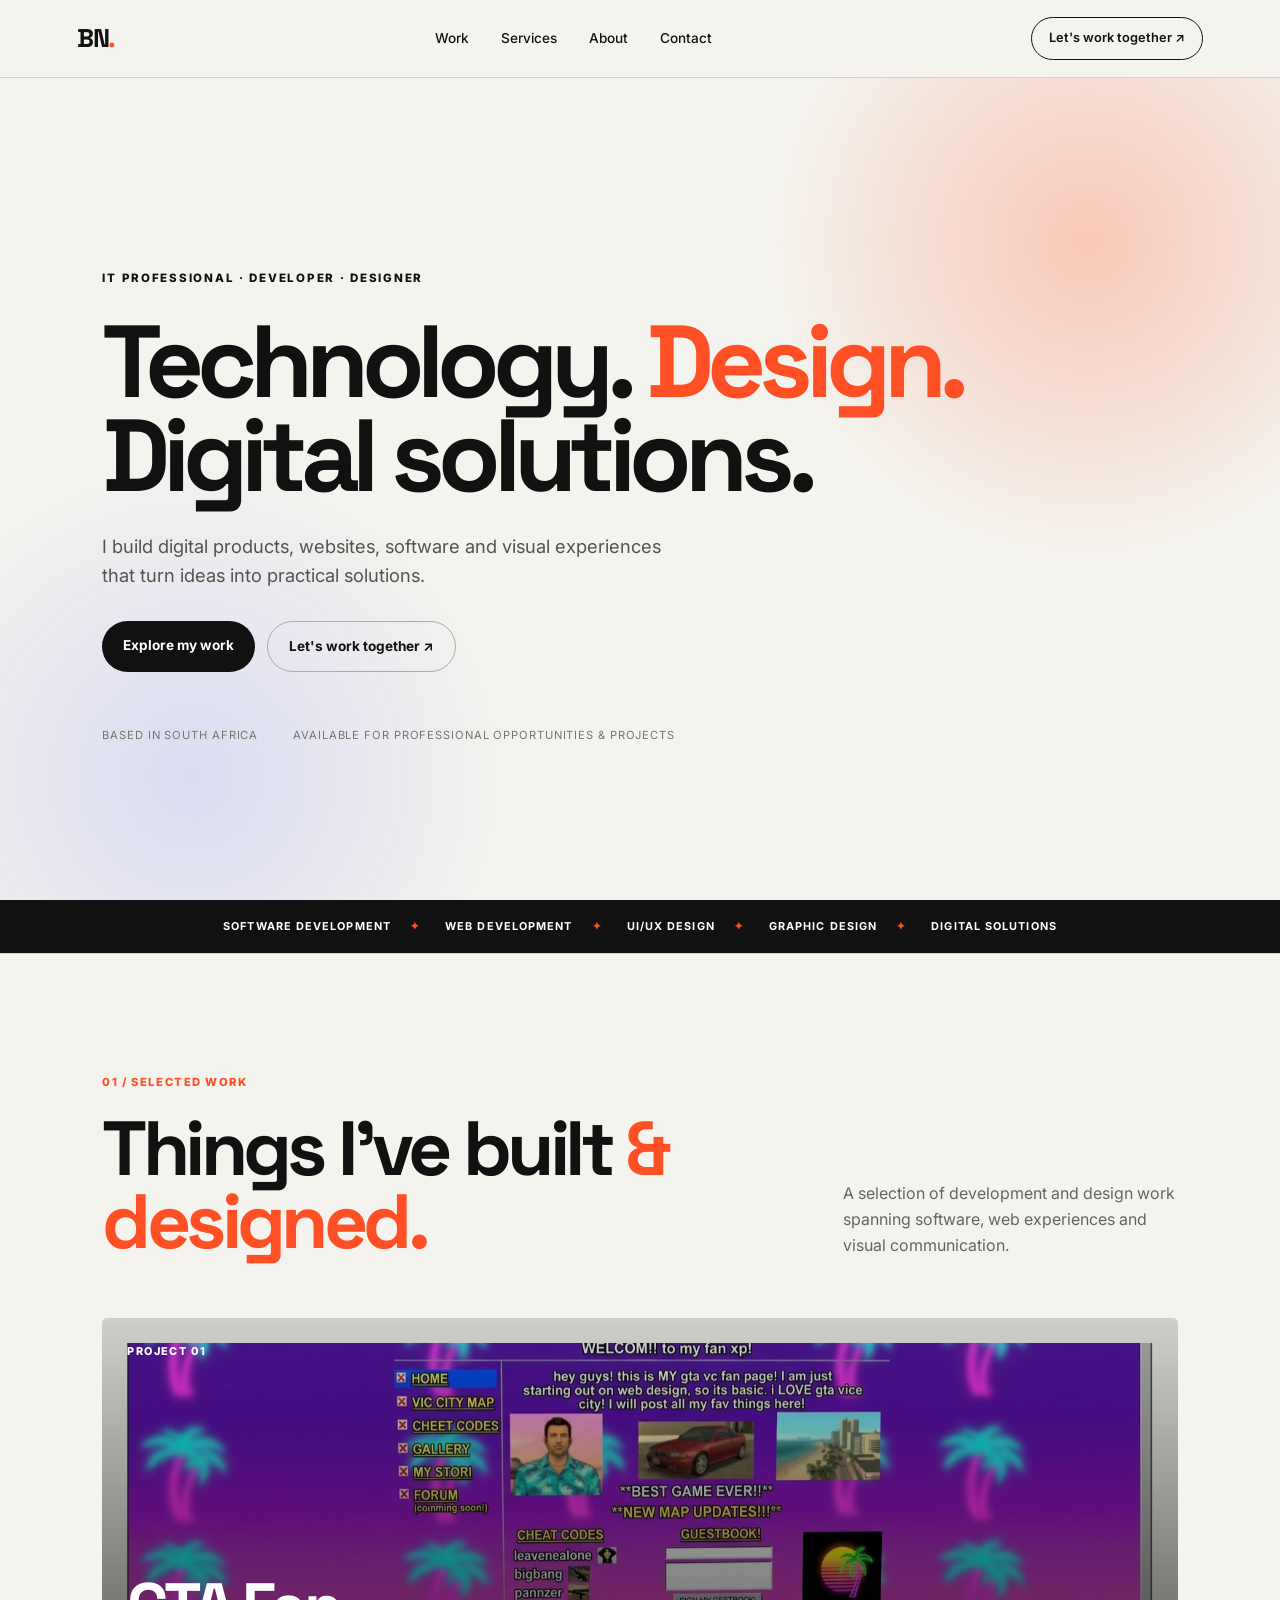
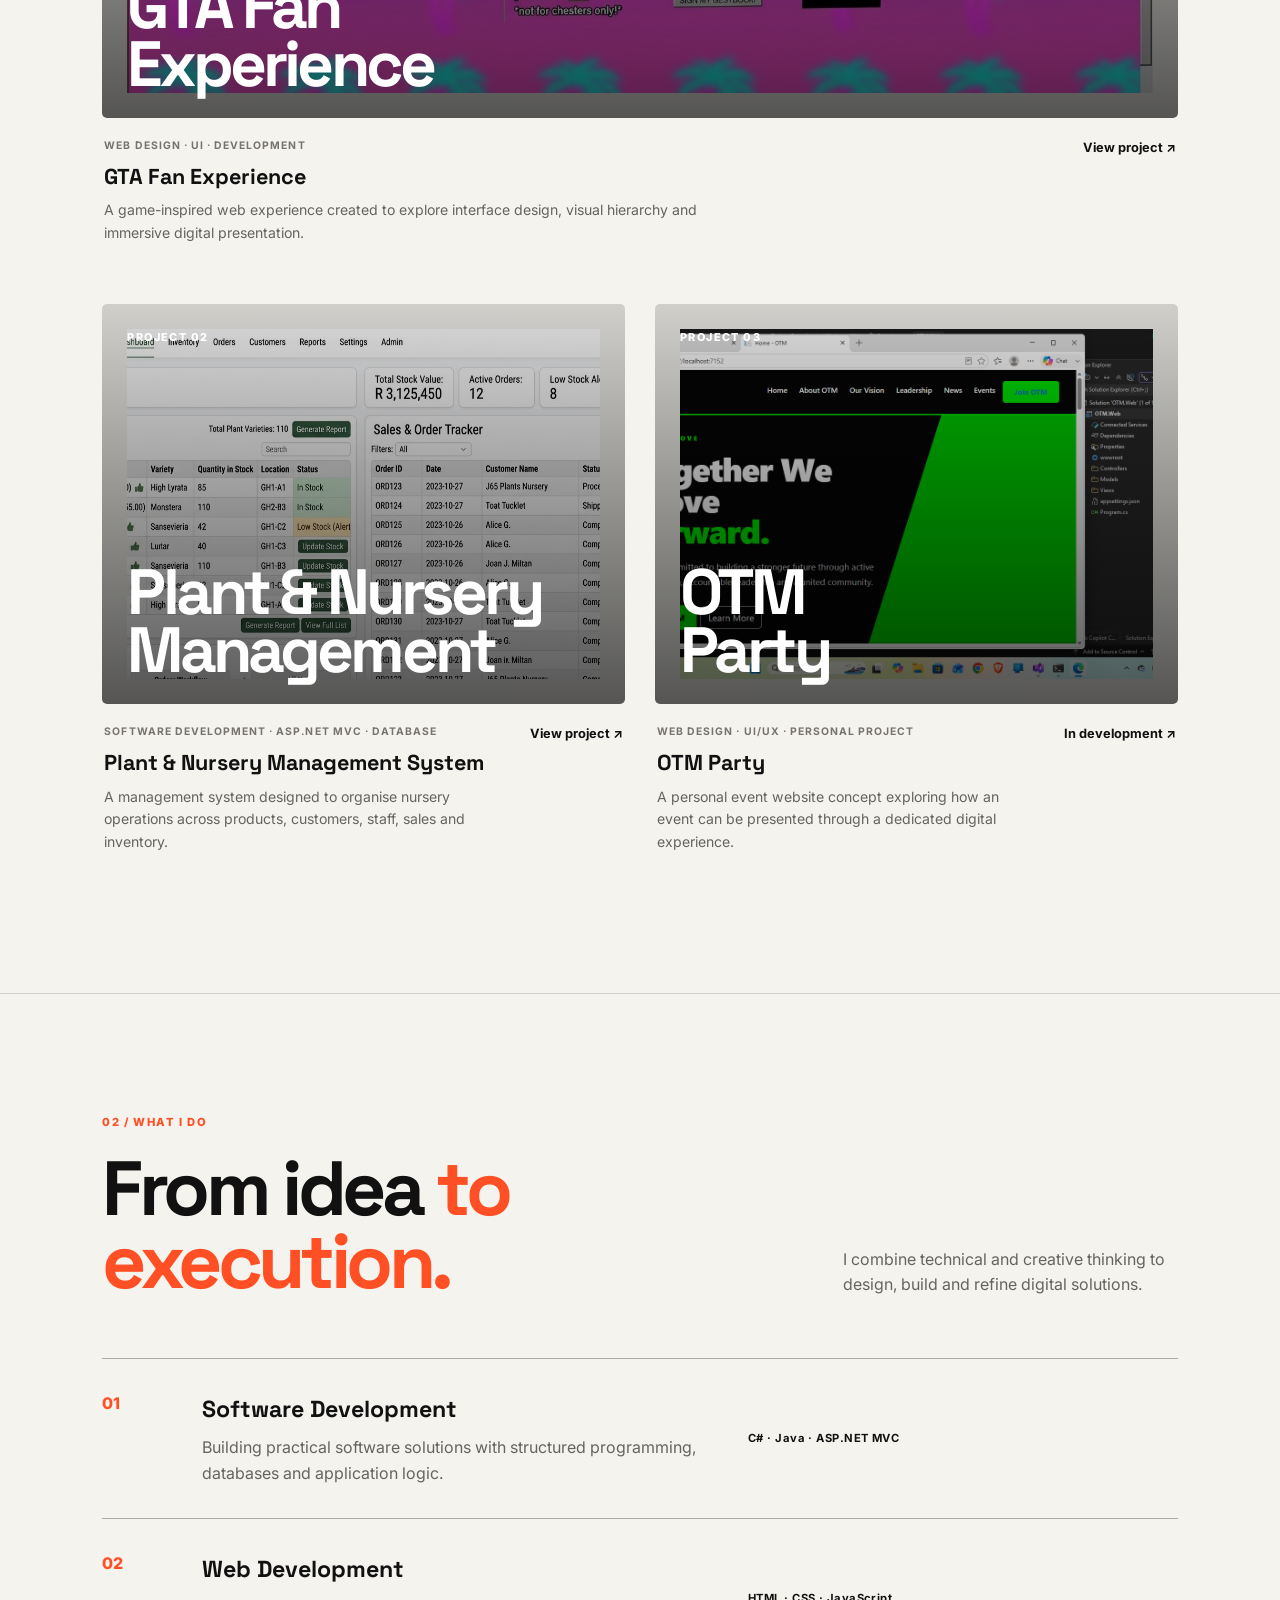
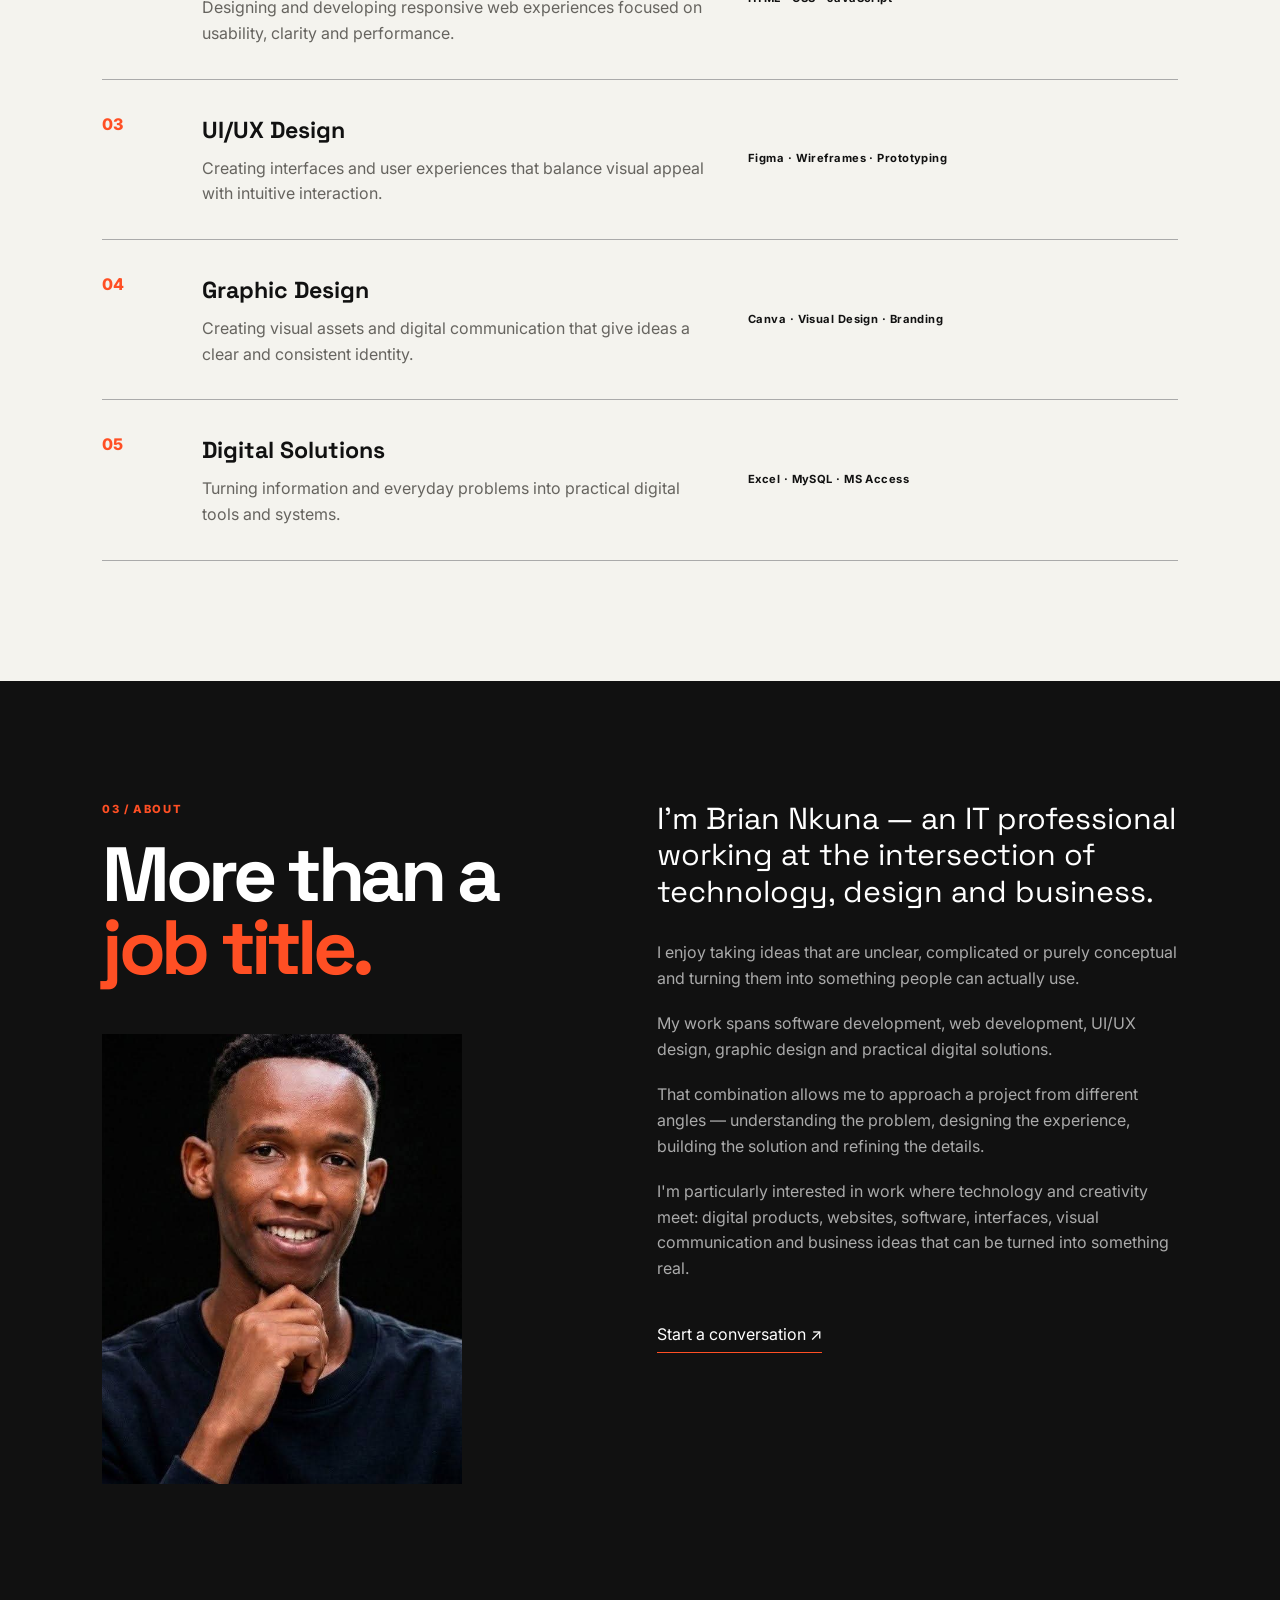
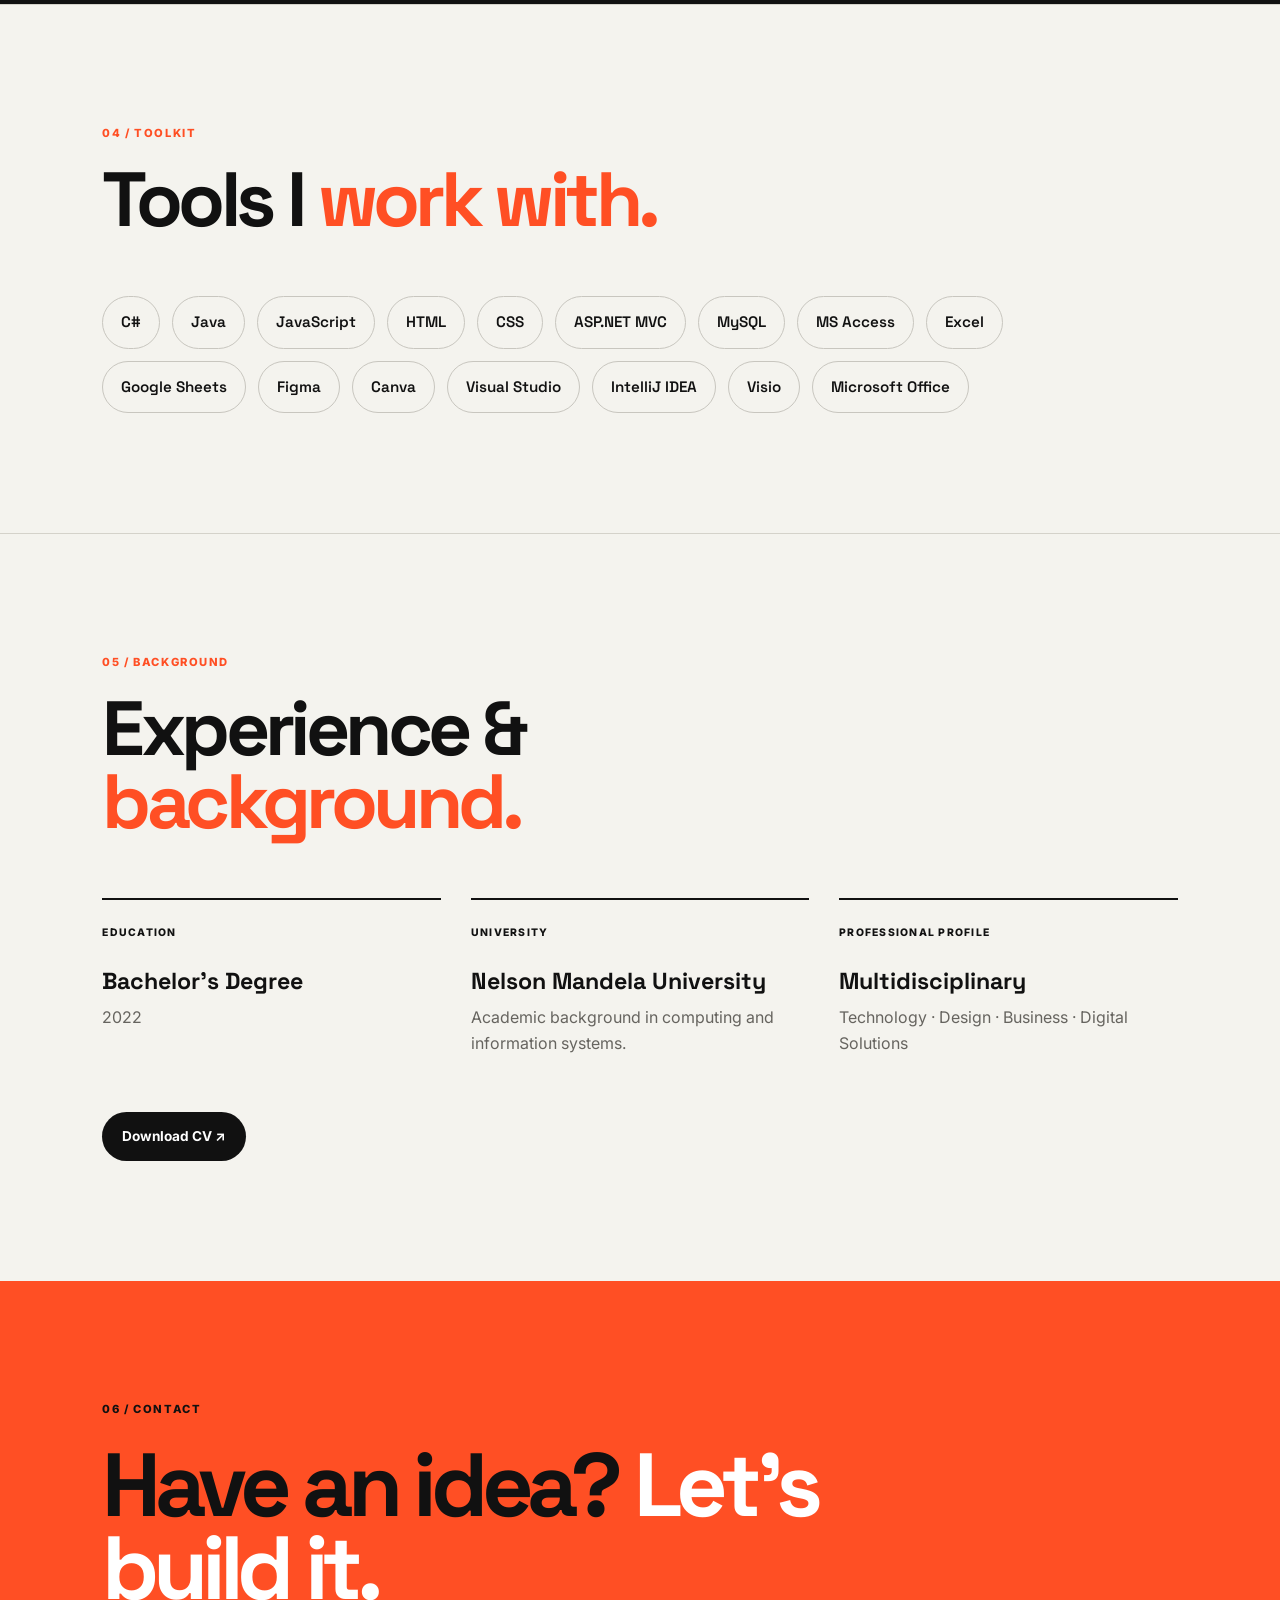
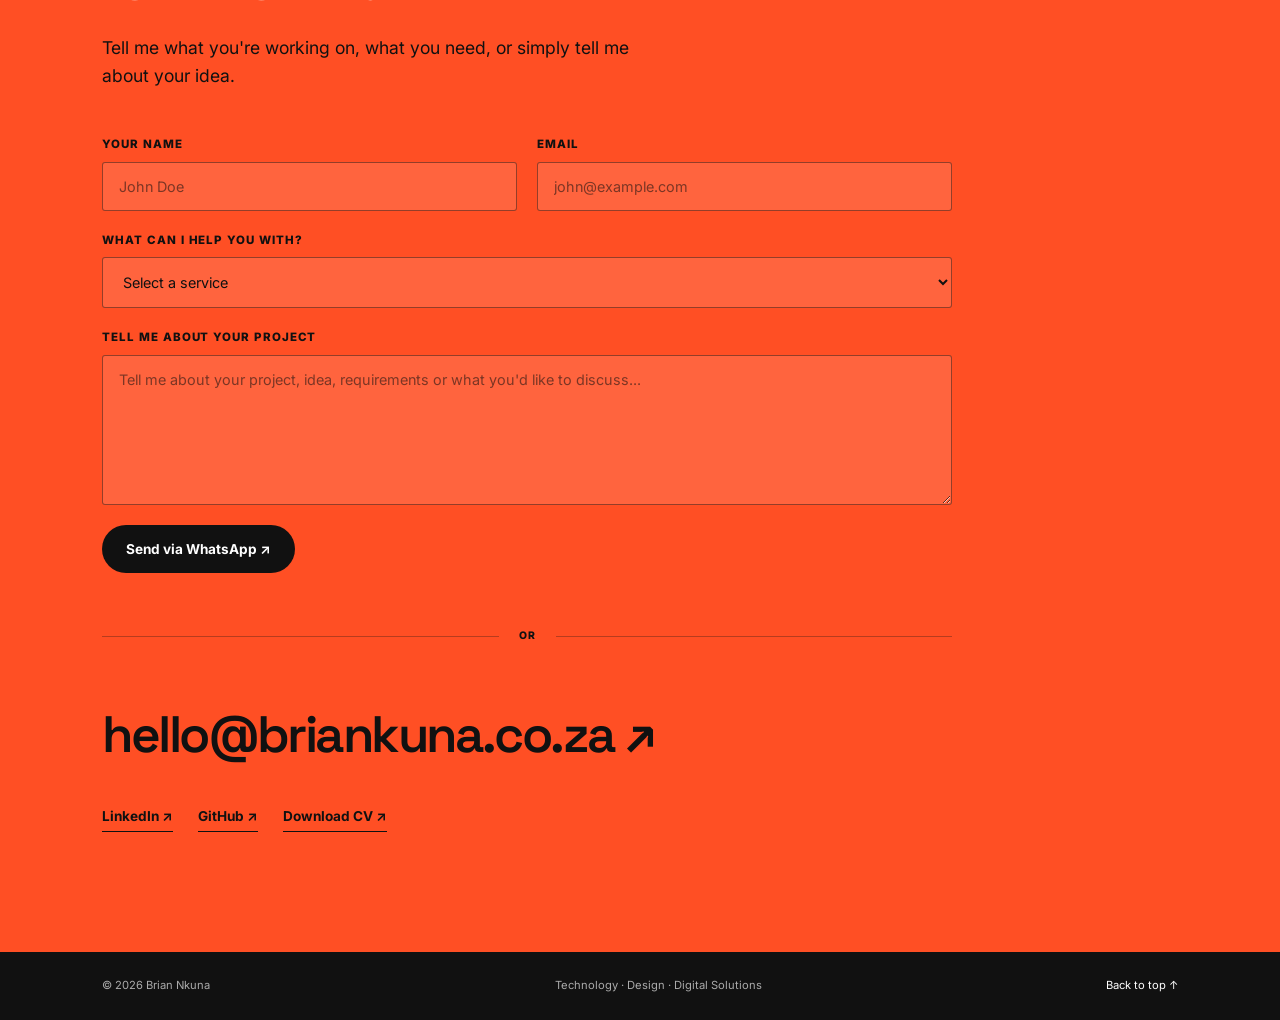
==== commit 03dc949a: "Update WhatsApp number in index.html" ====
--- a/index.html
+++ b/index.html
@@ -1023,7 +1023,7 @@
 
 
         const whatsappNumber =
-            "YOUR_WHATSAPP_NUMBER";
+            "27658781969";
 
 
         const name =
@@ -1056,7 +1056,7 @@
 
 
         const whatsappURL =
-            "https://wa.me/27658781969" +
+            "https://wa.me/" +
             whatsappNumber +
             "?text=" +
             encodeURIComponent(whatsappMessage);
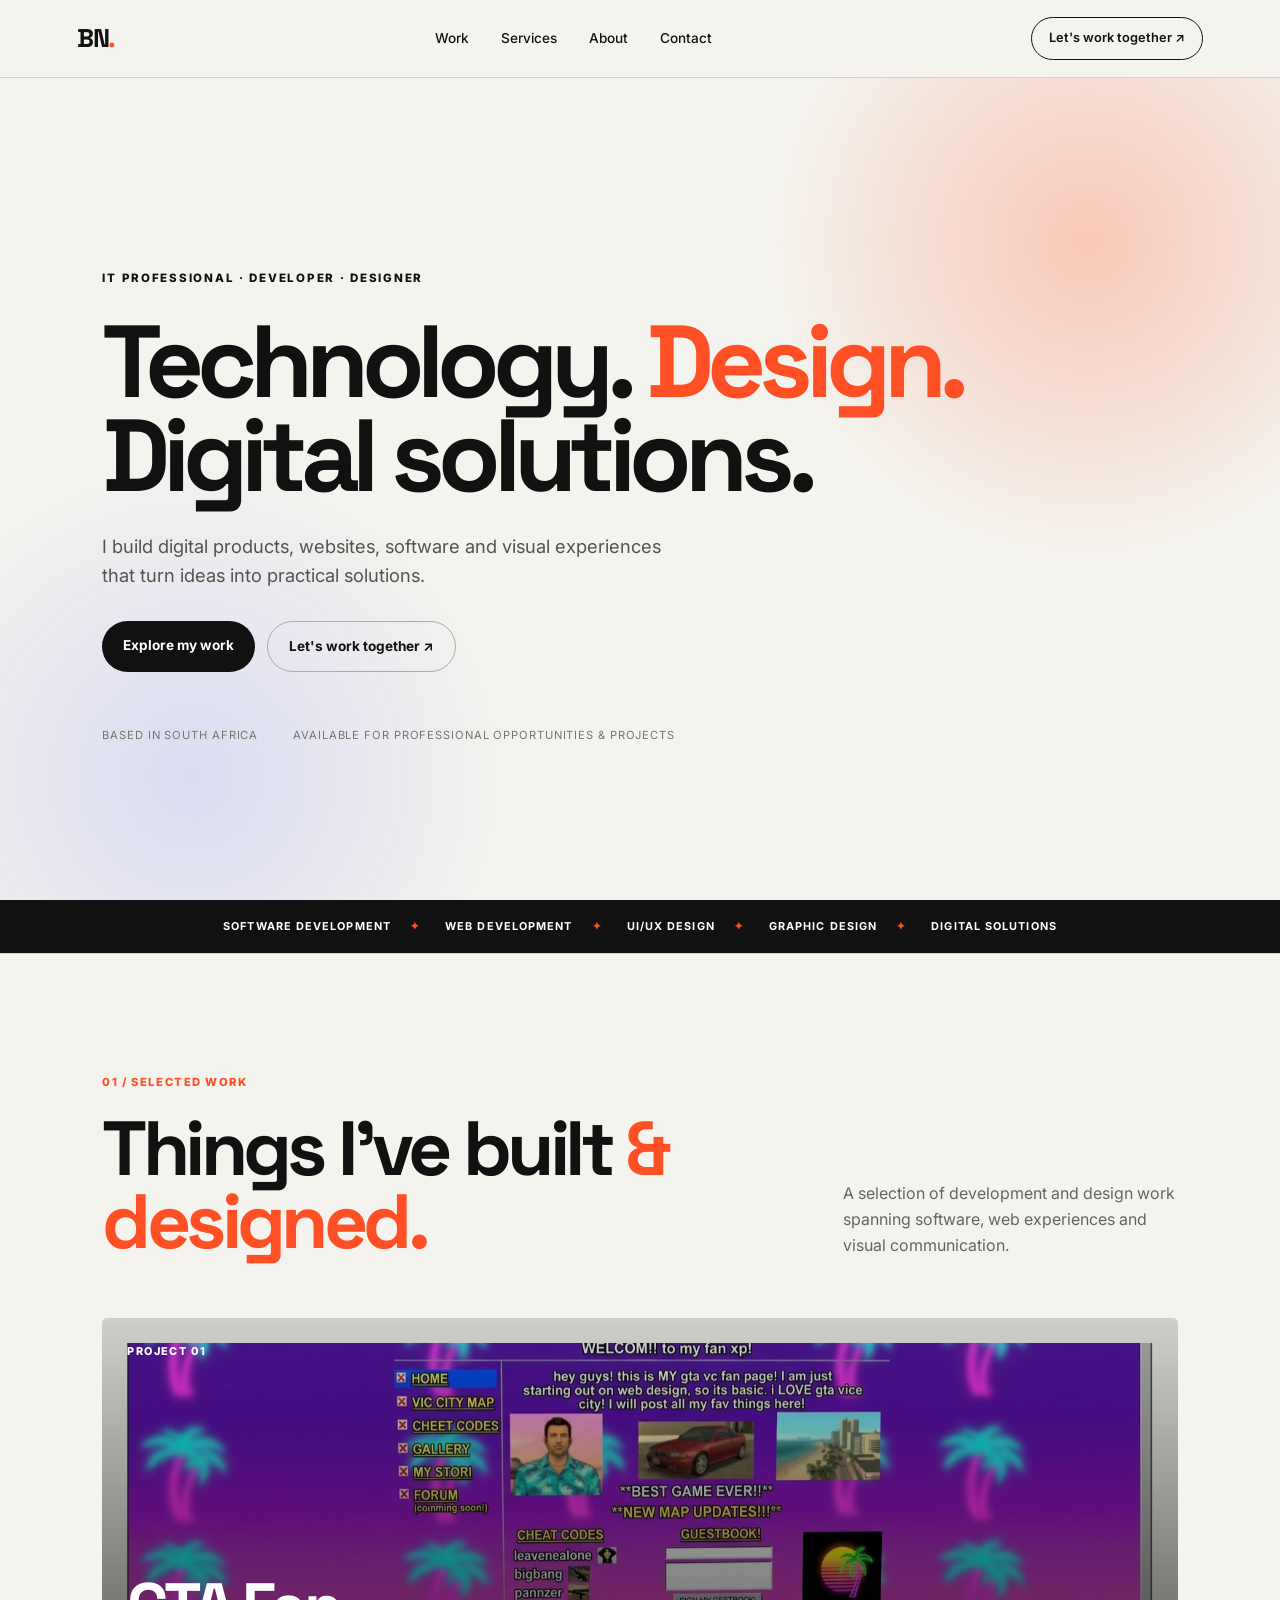
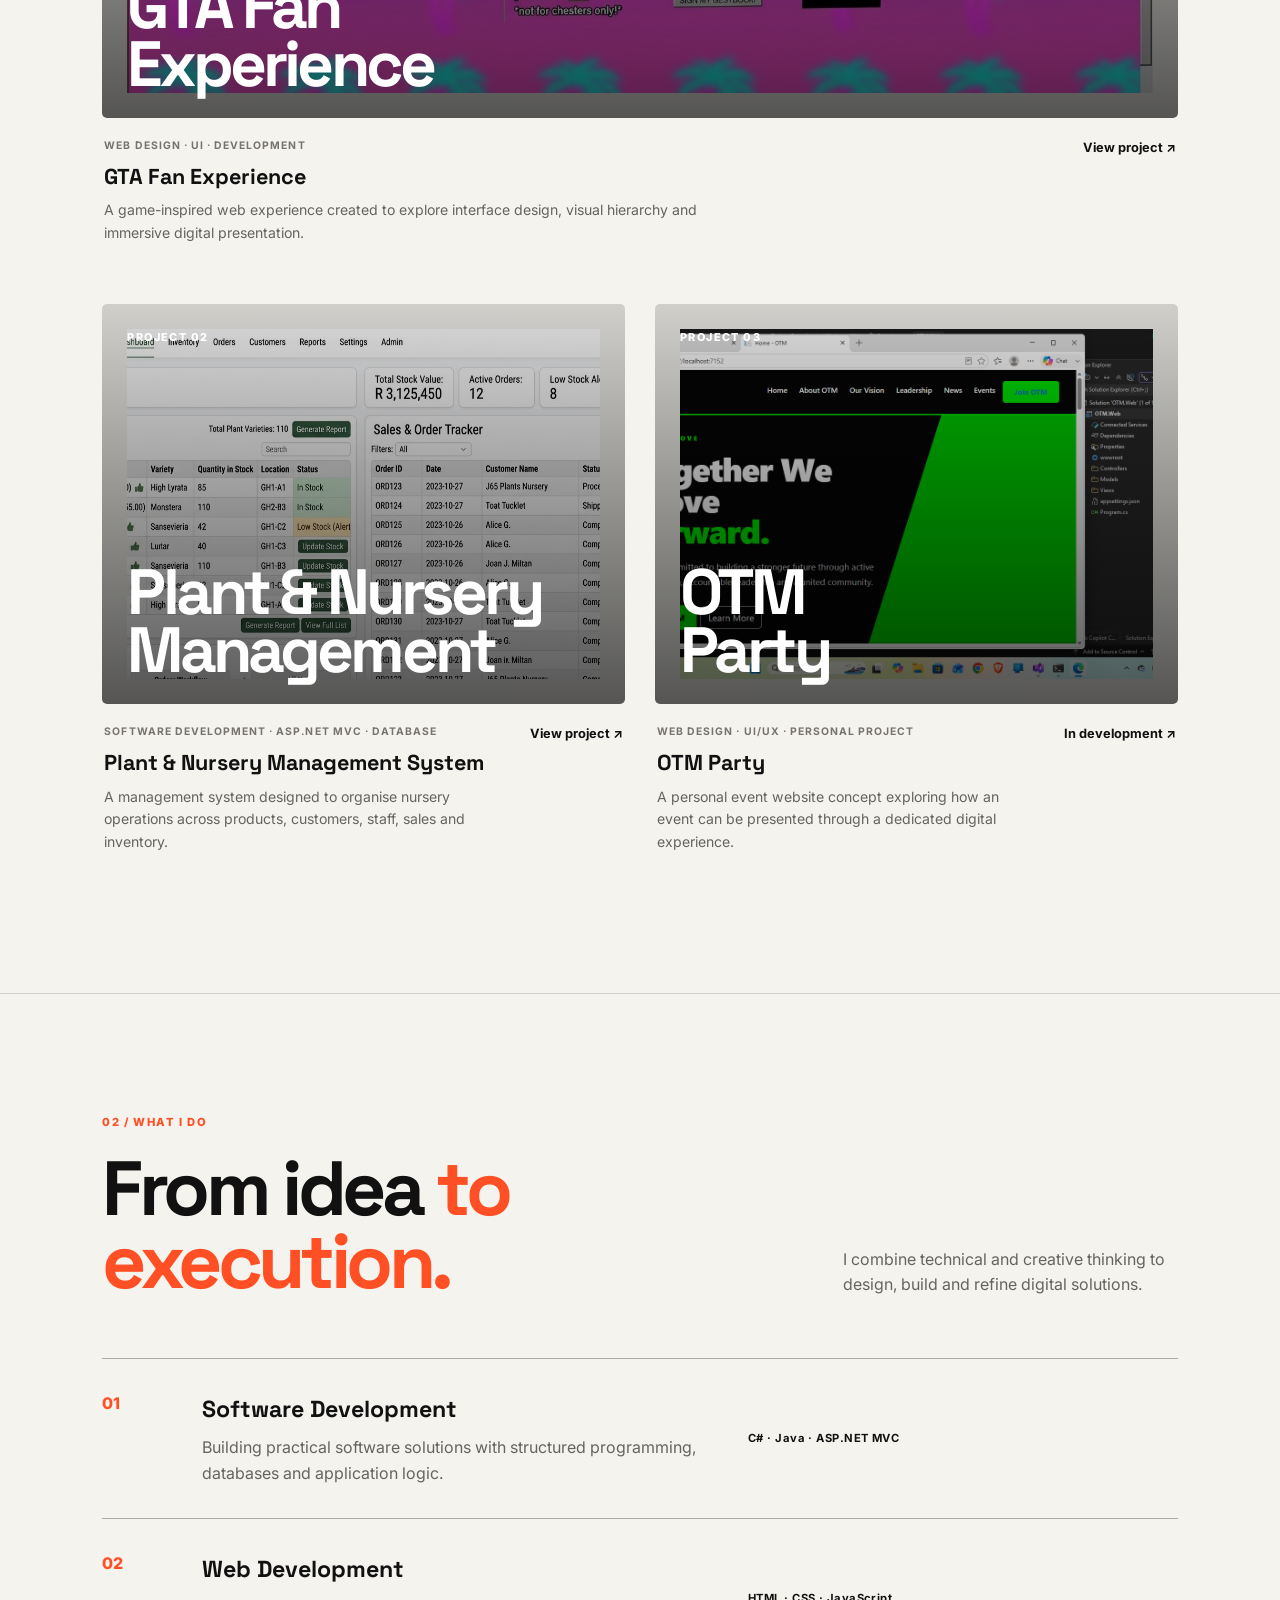
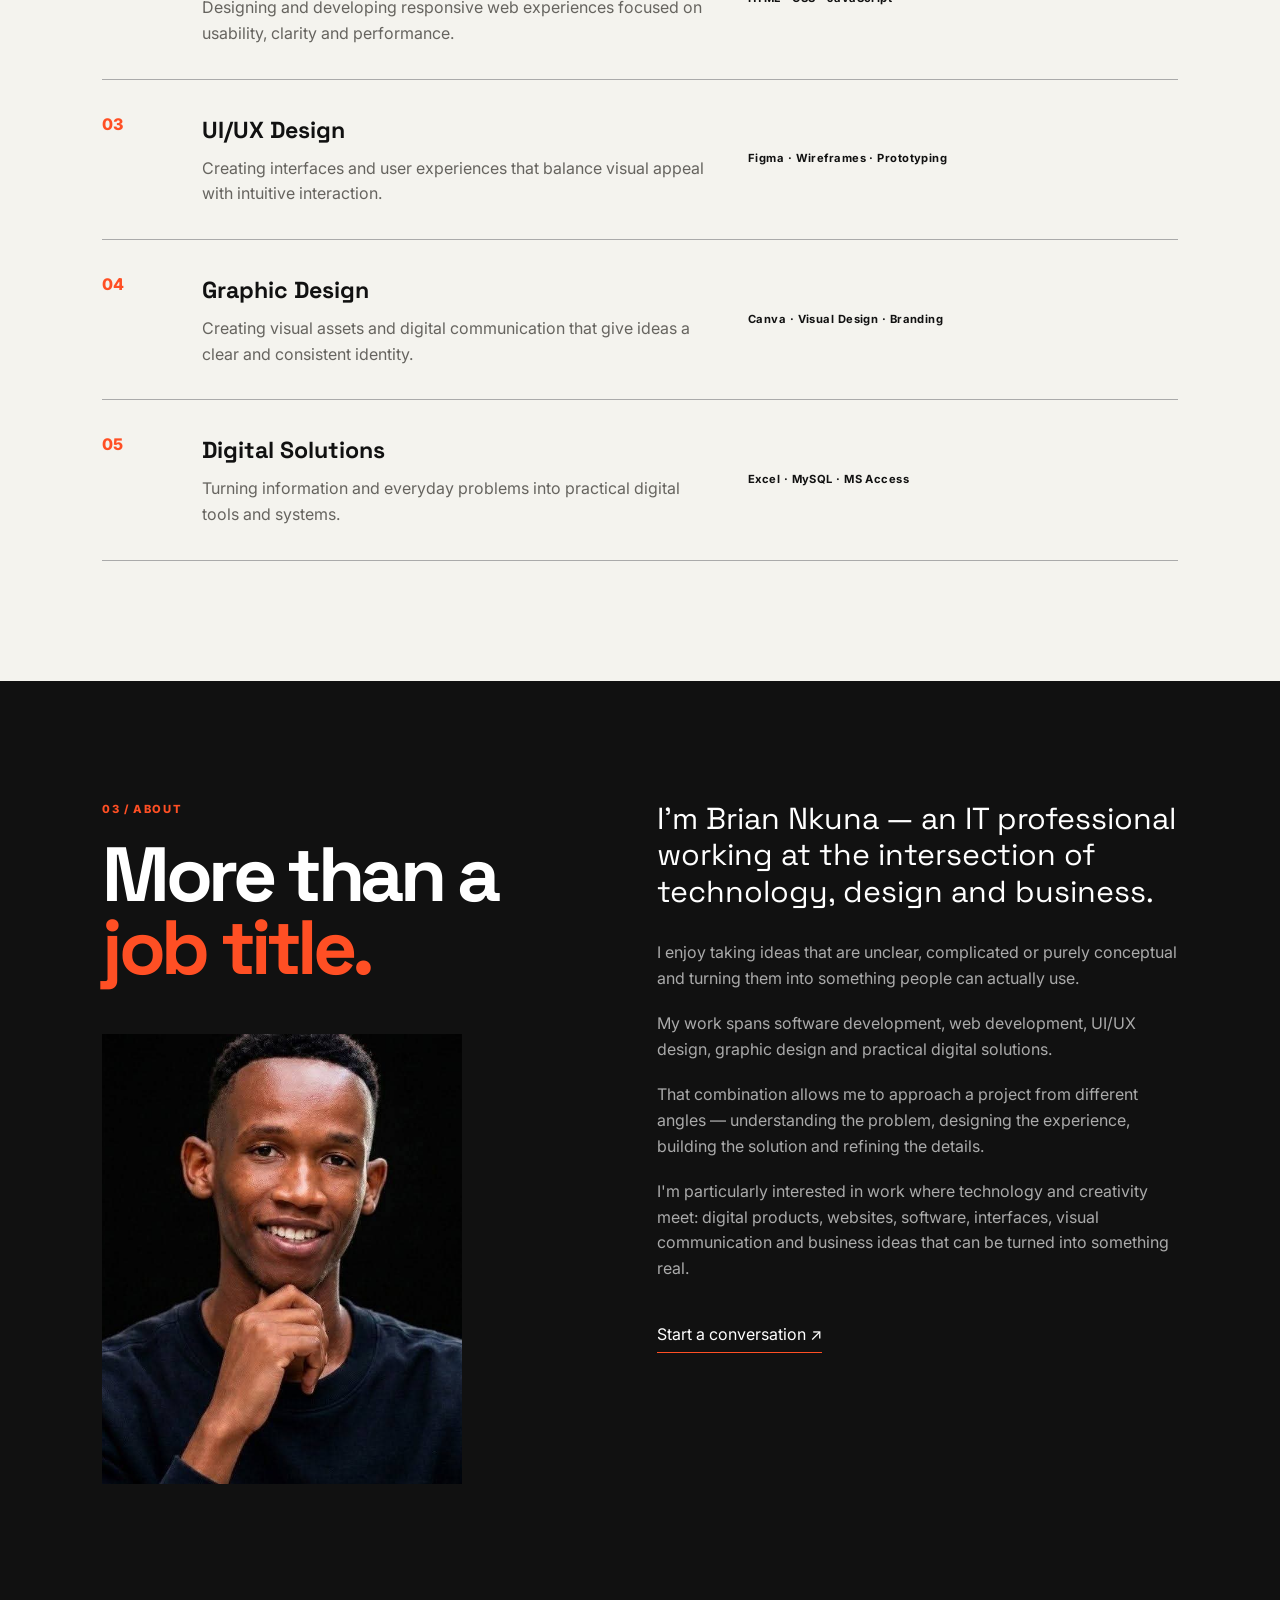
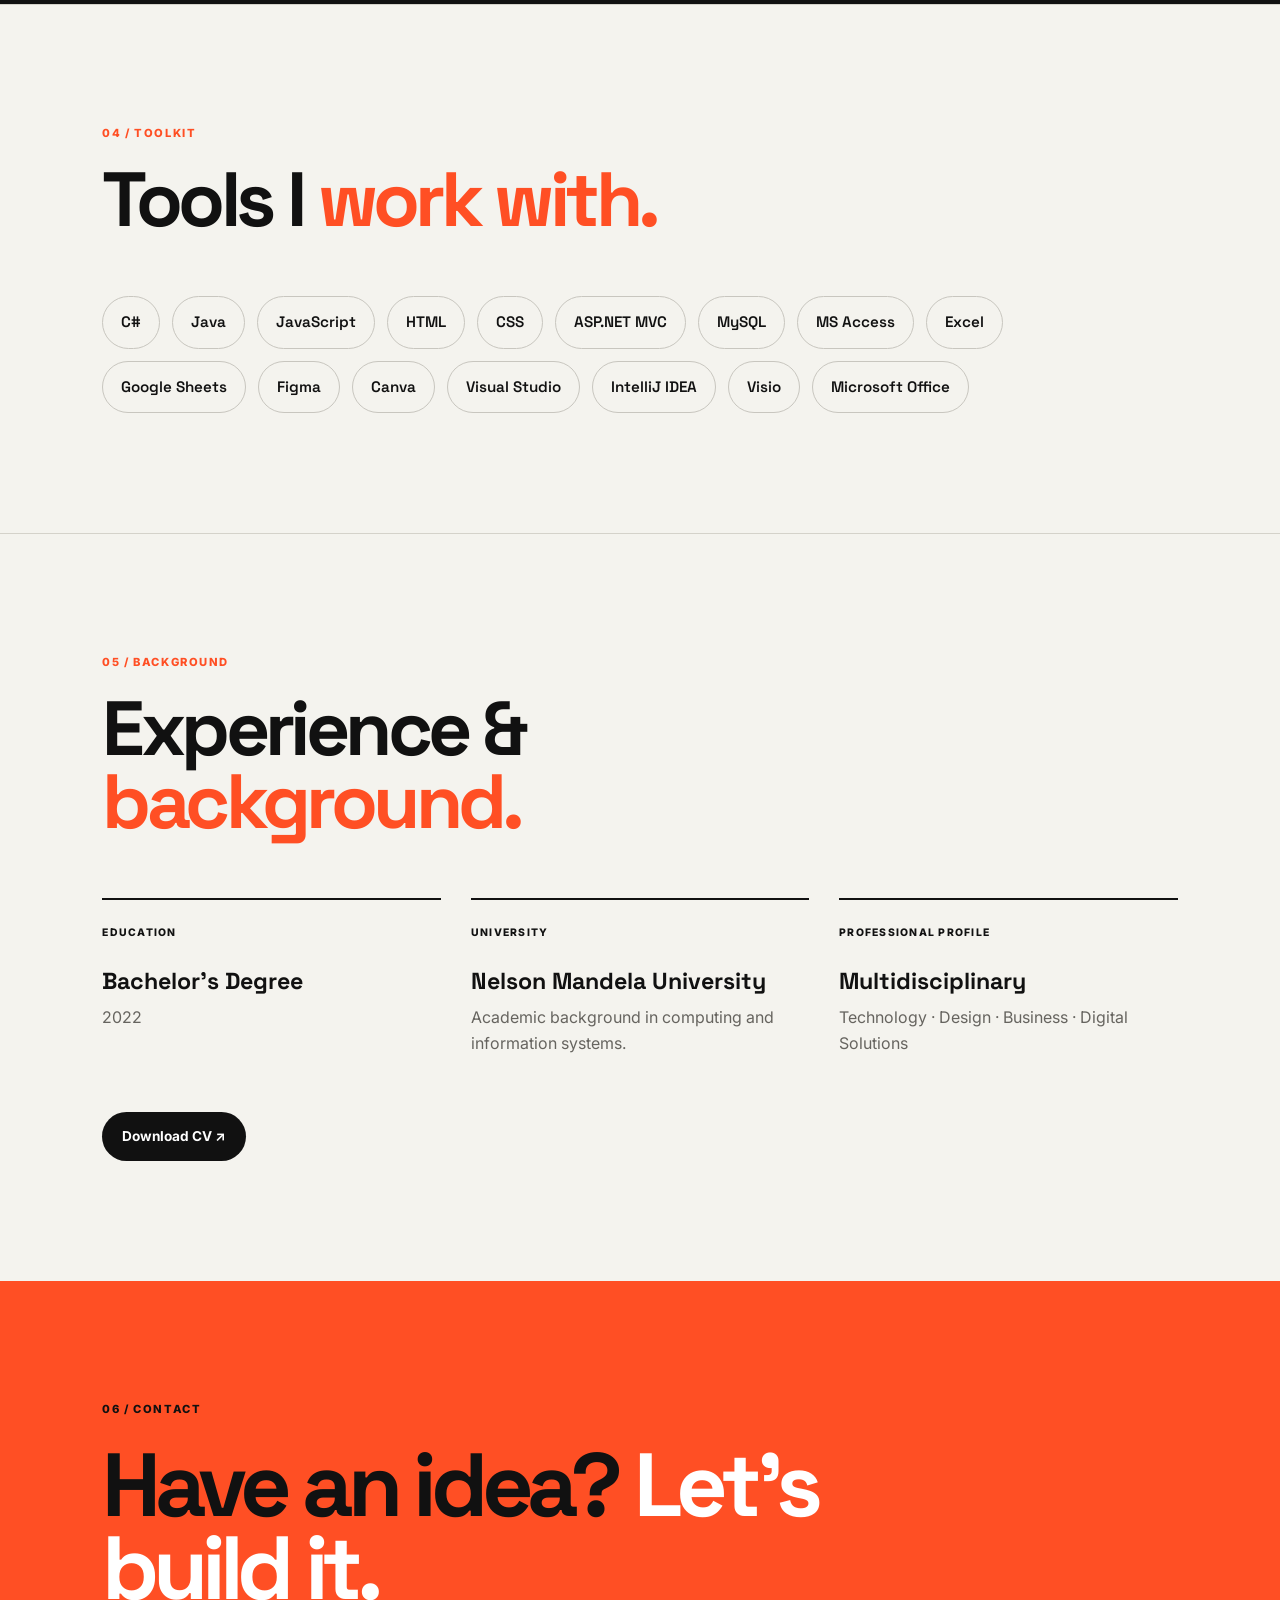
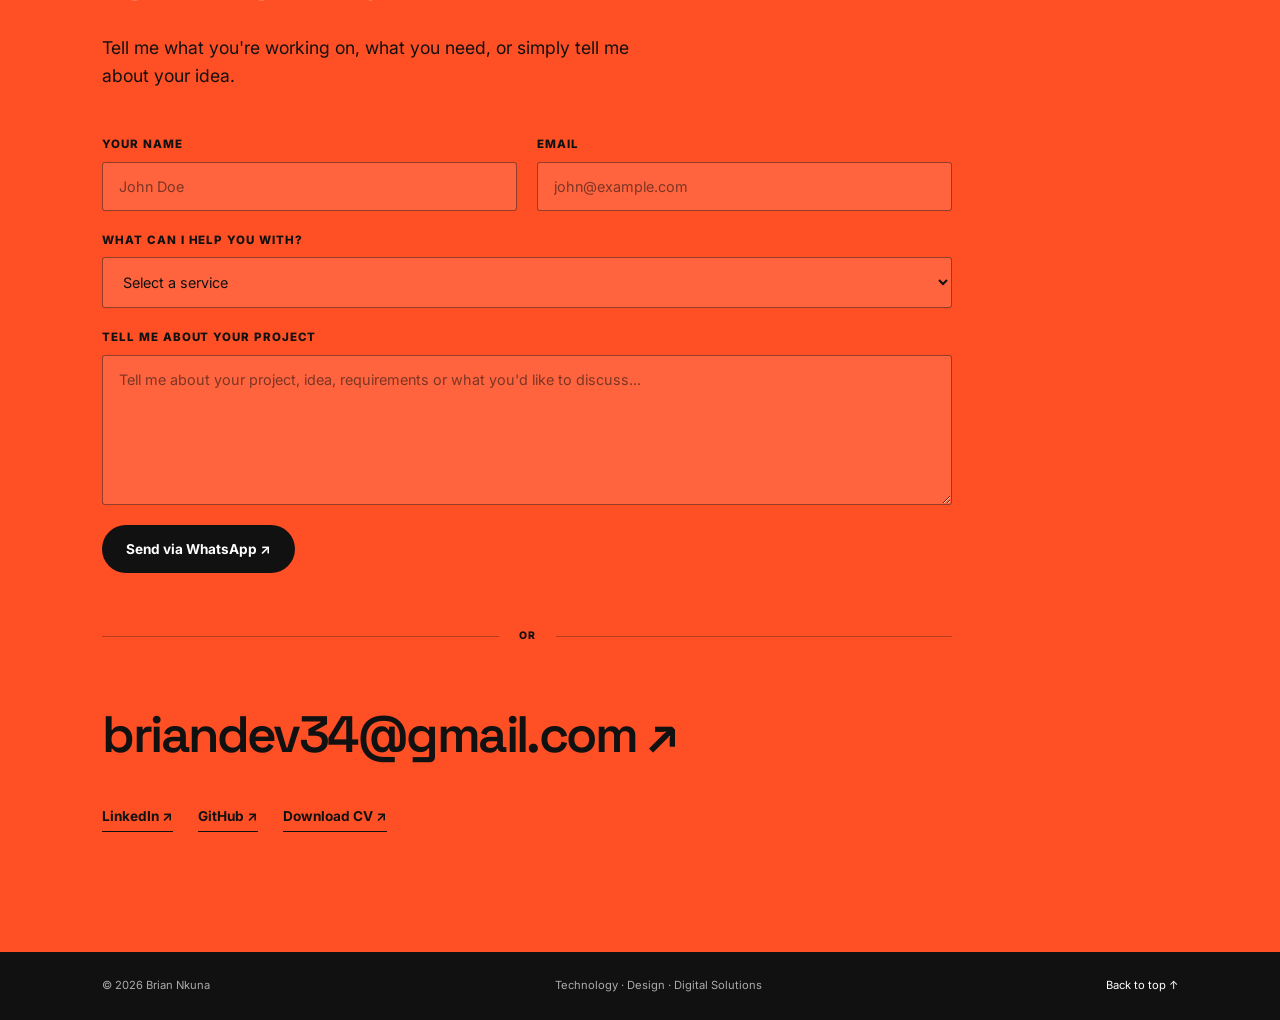
==== commit 31bff866: "Update links and email in index.html" ====
--- a/index.html
+++ b/index.html
@@ -217,7 +217,7 @@
 
                 </div>
 
-                <a href="#" class="project-link">
+                <a href="https://nkunampho.github.io/gta-fan-experience/" class="project-link">
                     View project ↗
                 </a>
 
@@ -367,7 +367,7 @@
 
                 </div>
 
-                <a href="#" class="project-link">
+                <a href="https://otm-web-brianmp-fva2cwbwabeha5dy.southafricanorth-01.azurewebsites.net/" class="project-link">
                     In development ↗
                 </a>
 
@@ -929,20 +929,20 @@
 
 
     <a
-        href="mailto:nkunamphobrian@gmail.com"
+        href="mailto:briandev34@gmail.com"
         class="email"
     >
-        hello@briankuna.co.za ↗
+        briandev34@gmail.com ↗
     </a>
 
 
     <div class="social-links">
 
-        <a href="#" target="_blank">
+        <a href="https://za.linkedin.com/in/mpho-brian-nkuna-2818082bb" target="_blank">
             LinkedIn ↗
         </a>
 
-        <a href="#" target="_blank">
+        <a href="https://github.com/nkunampho" target="_blank">
             GitHub ↗
         </a>
 
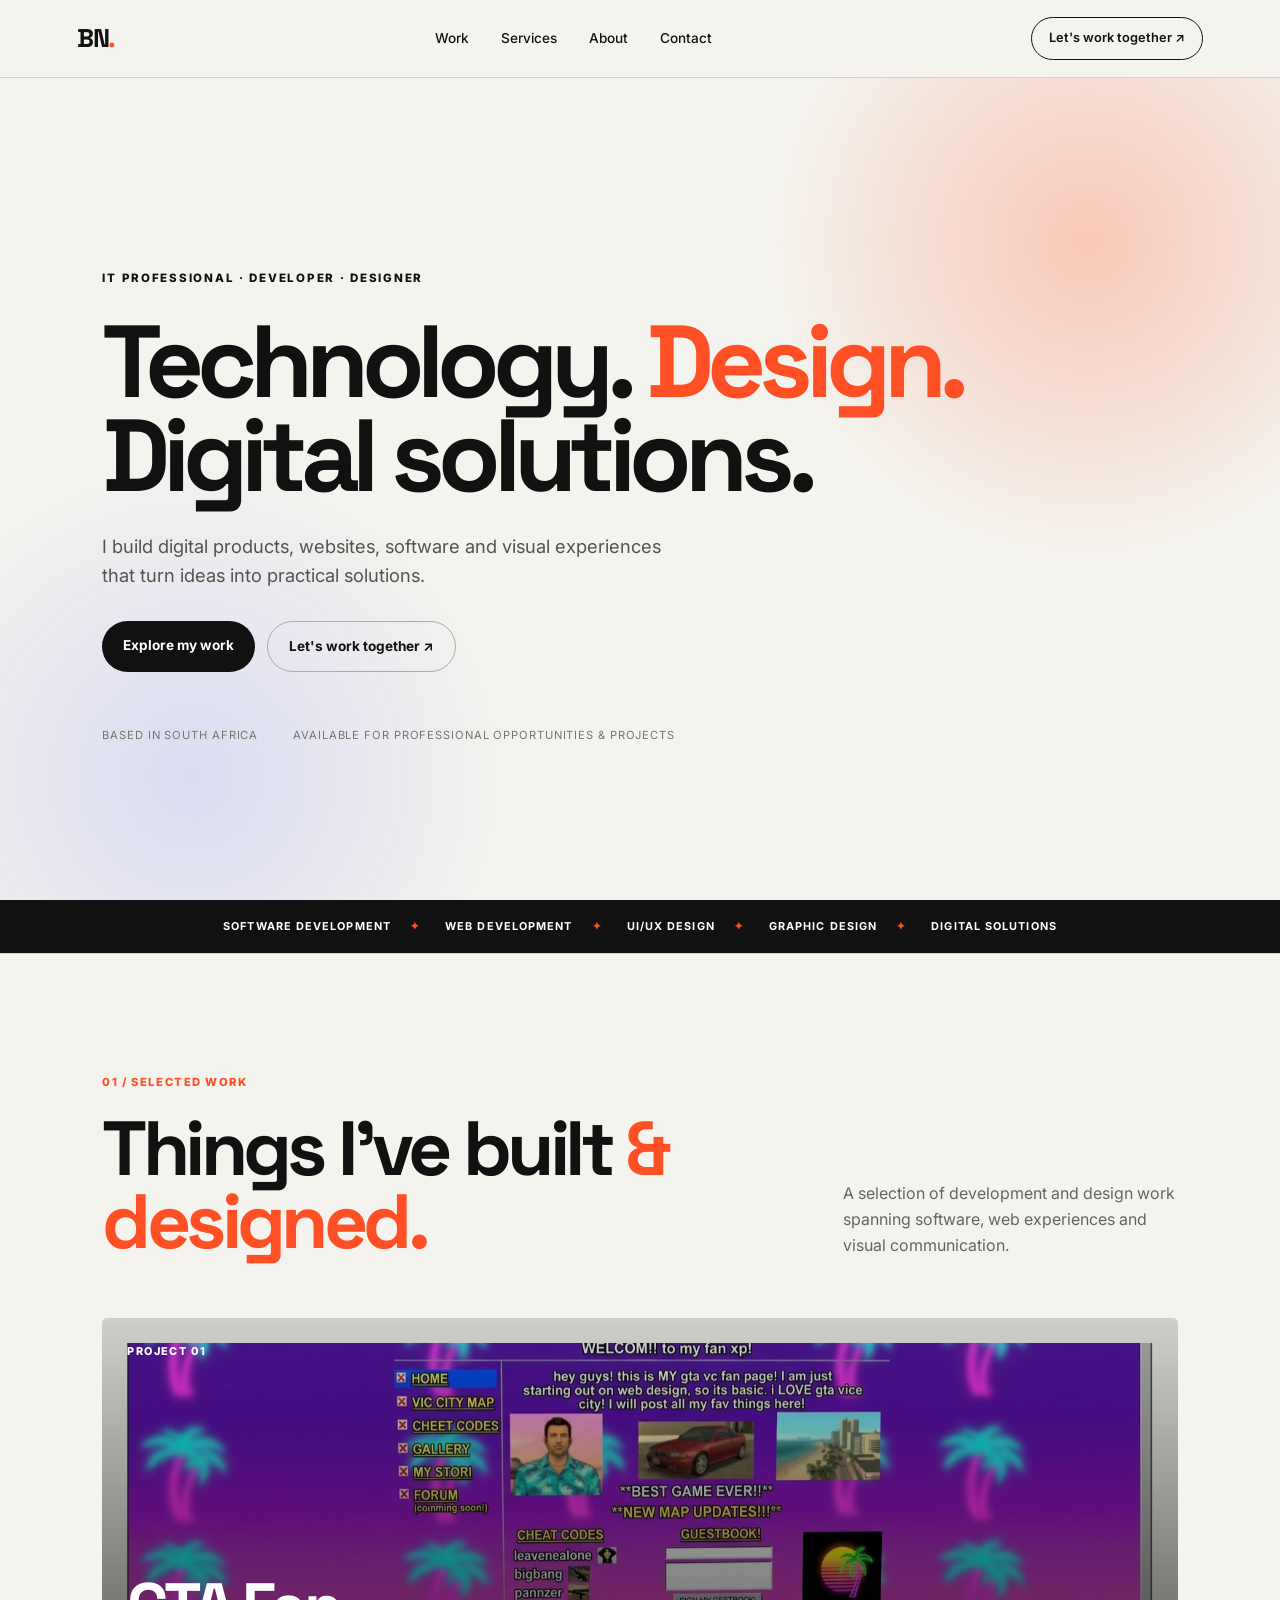
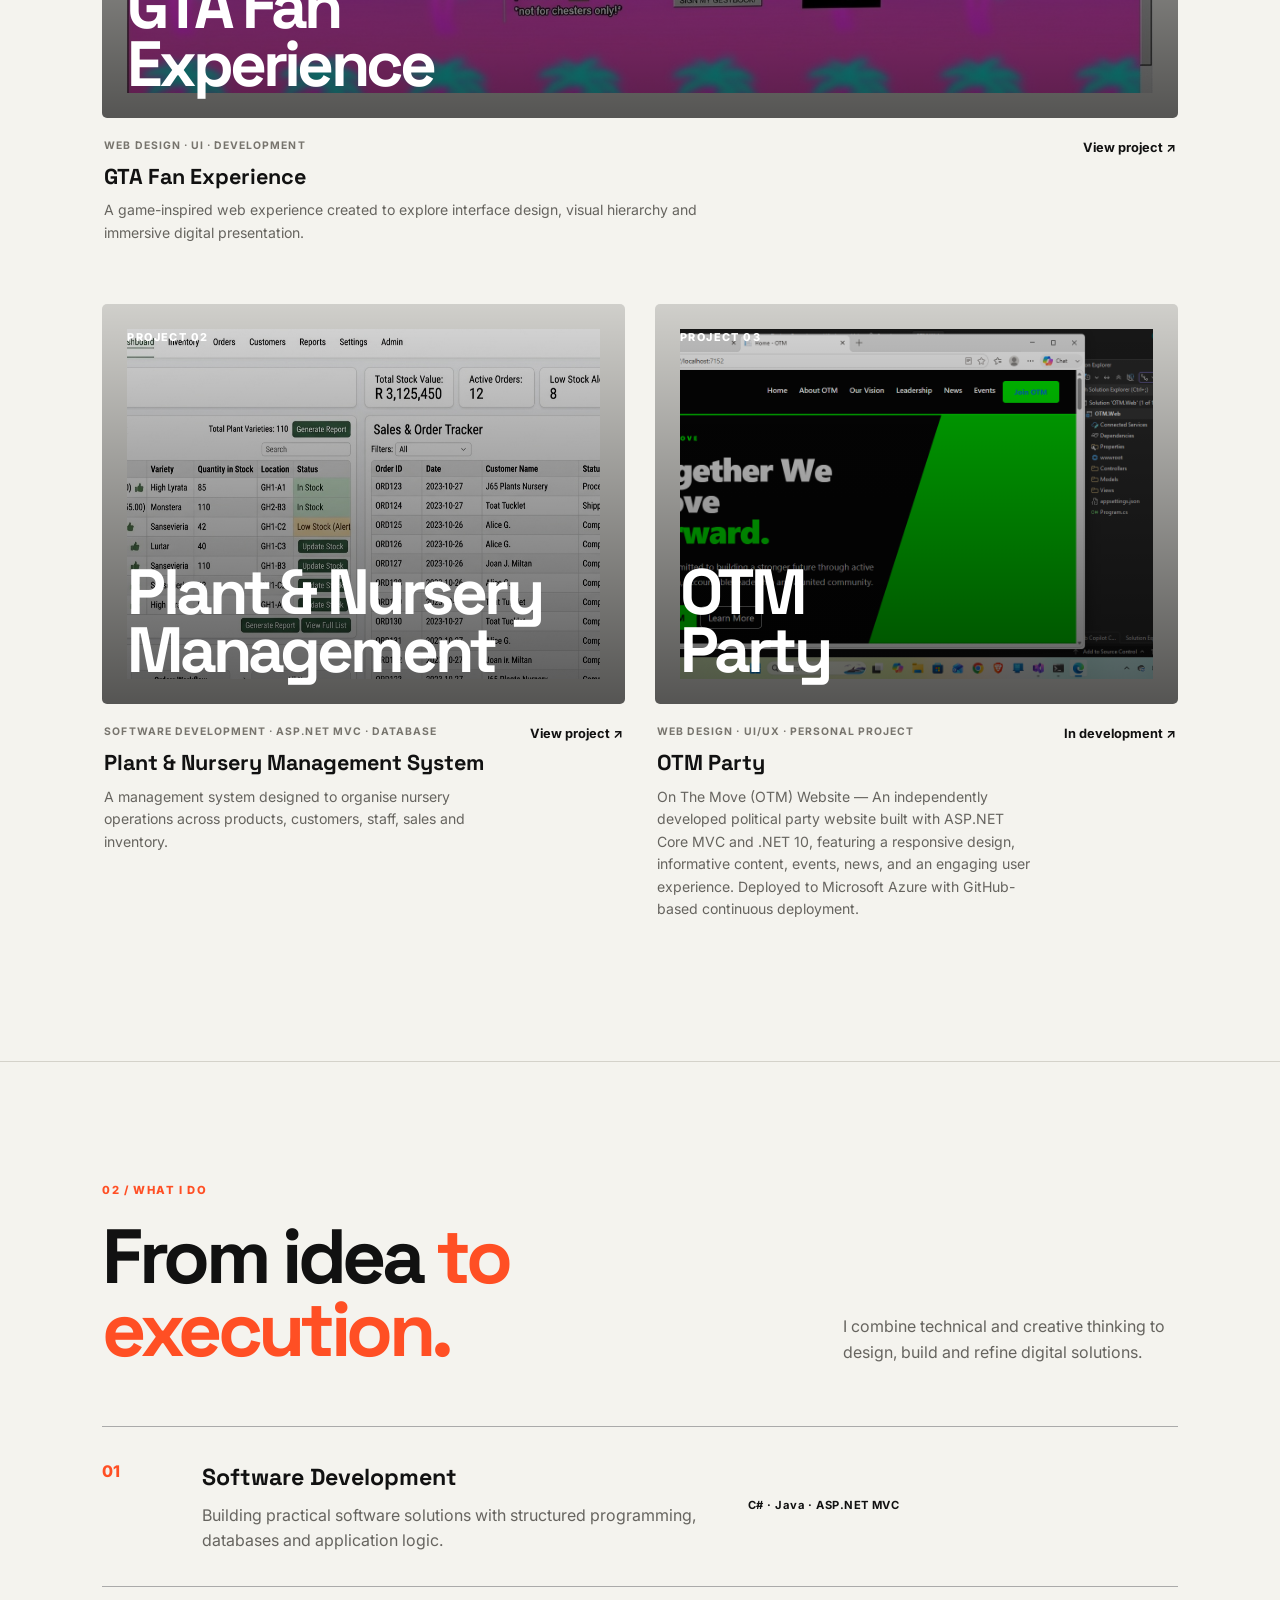
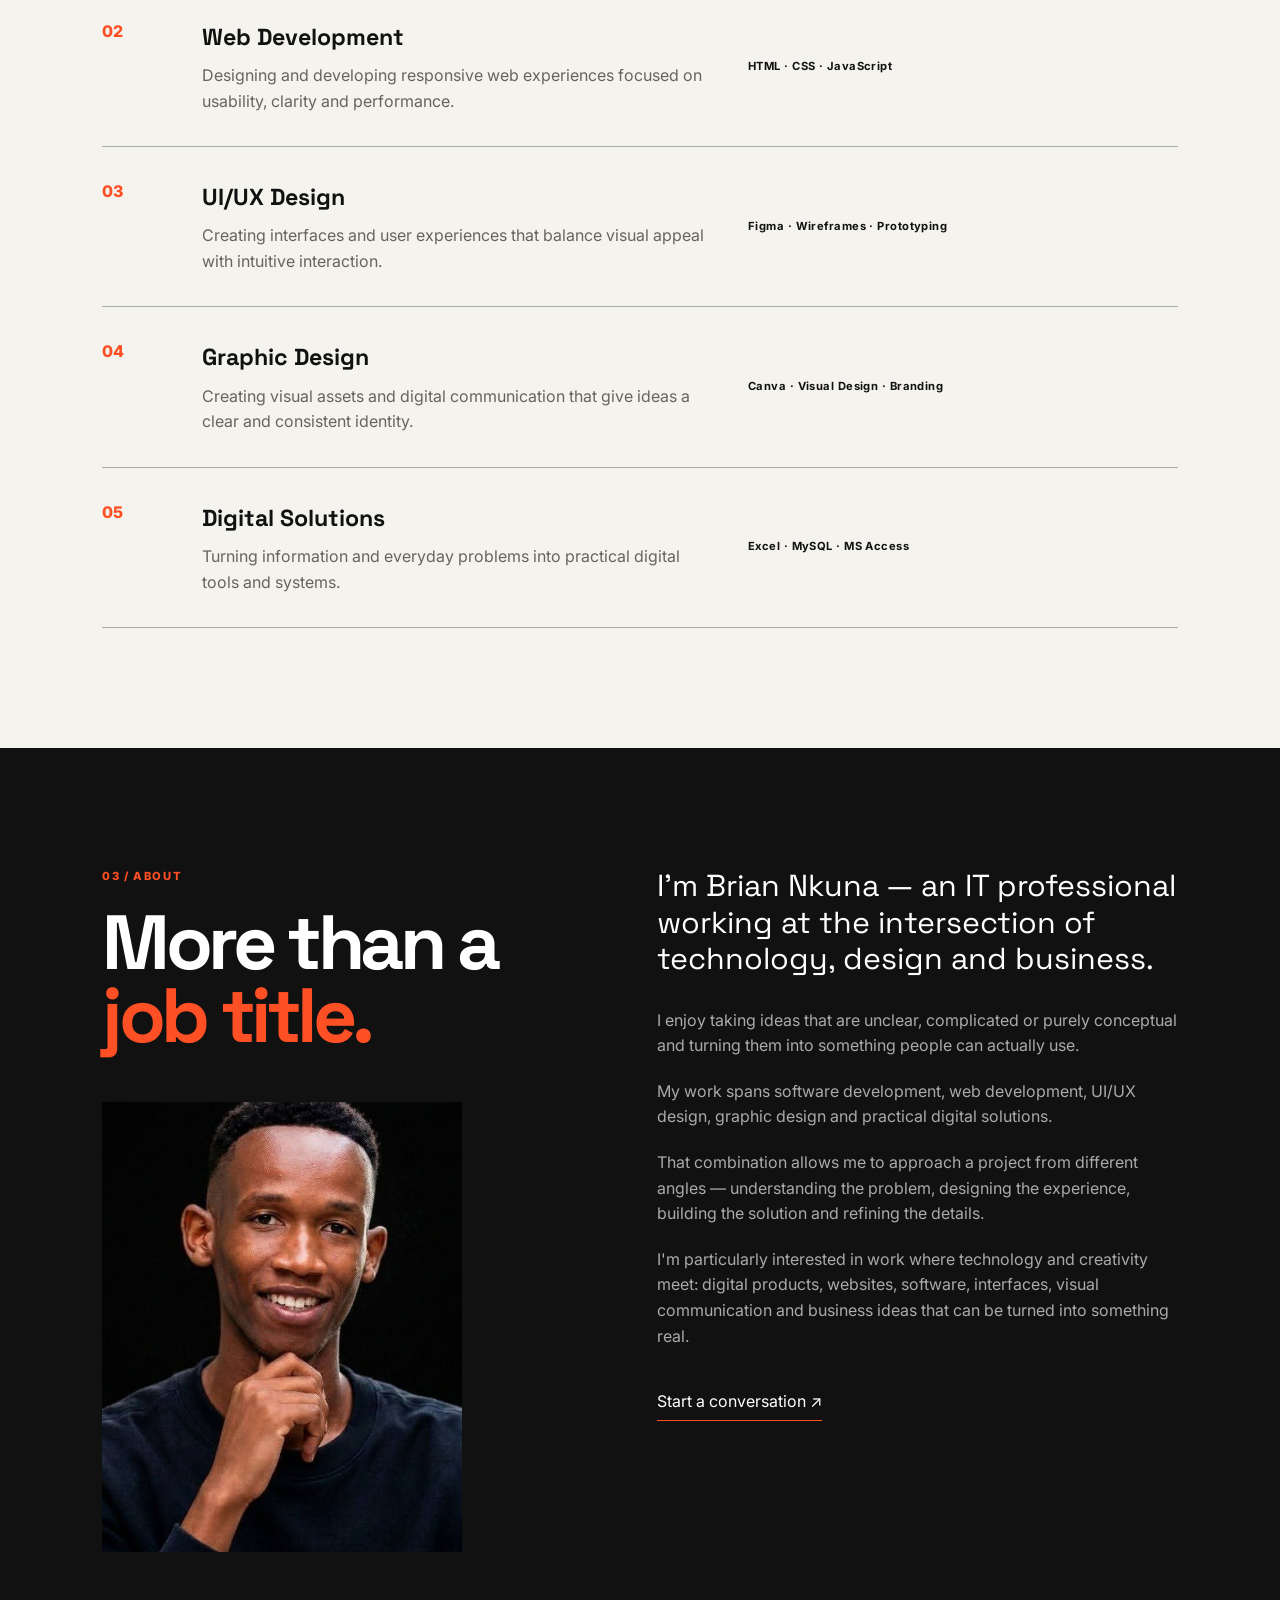
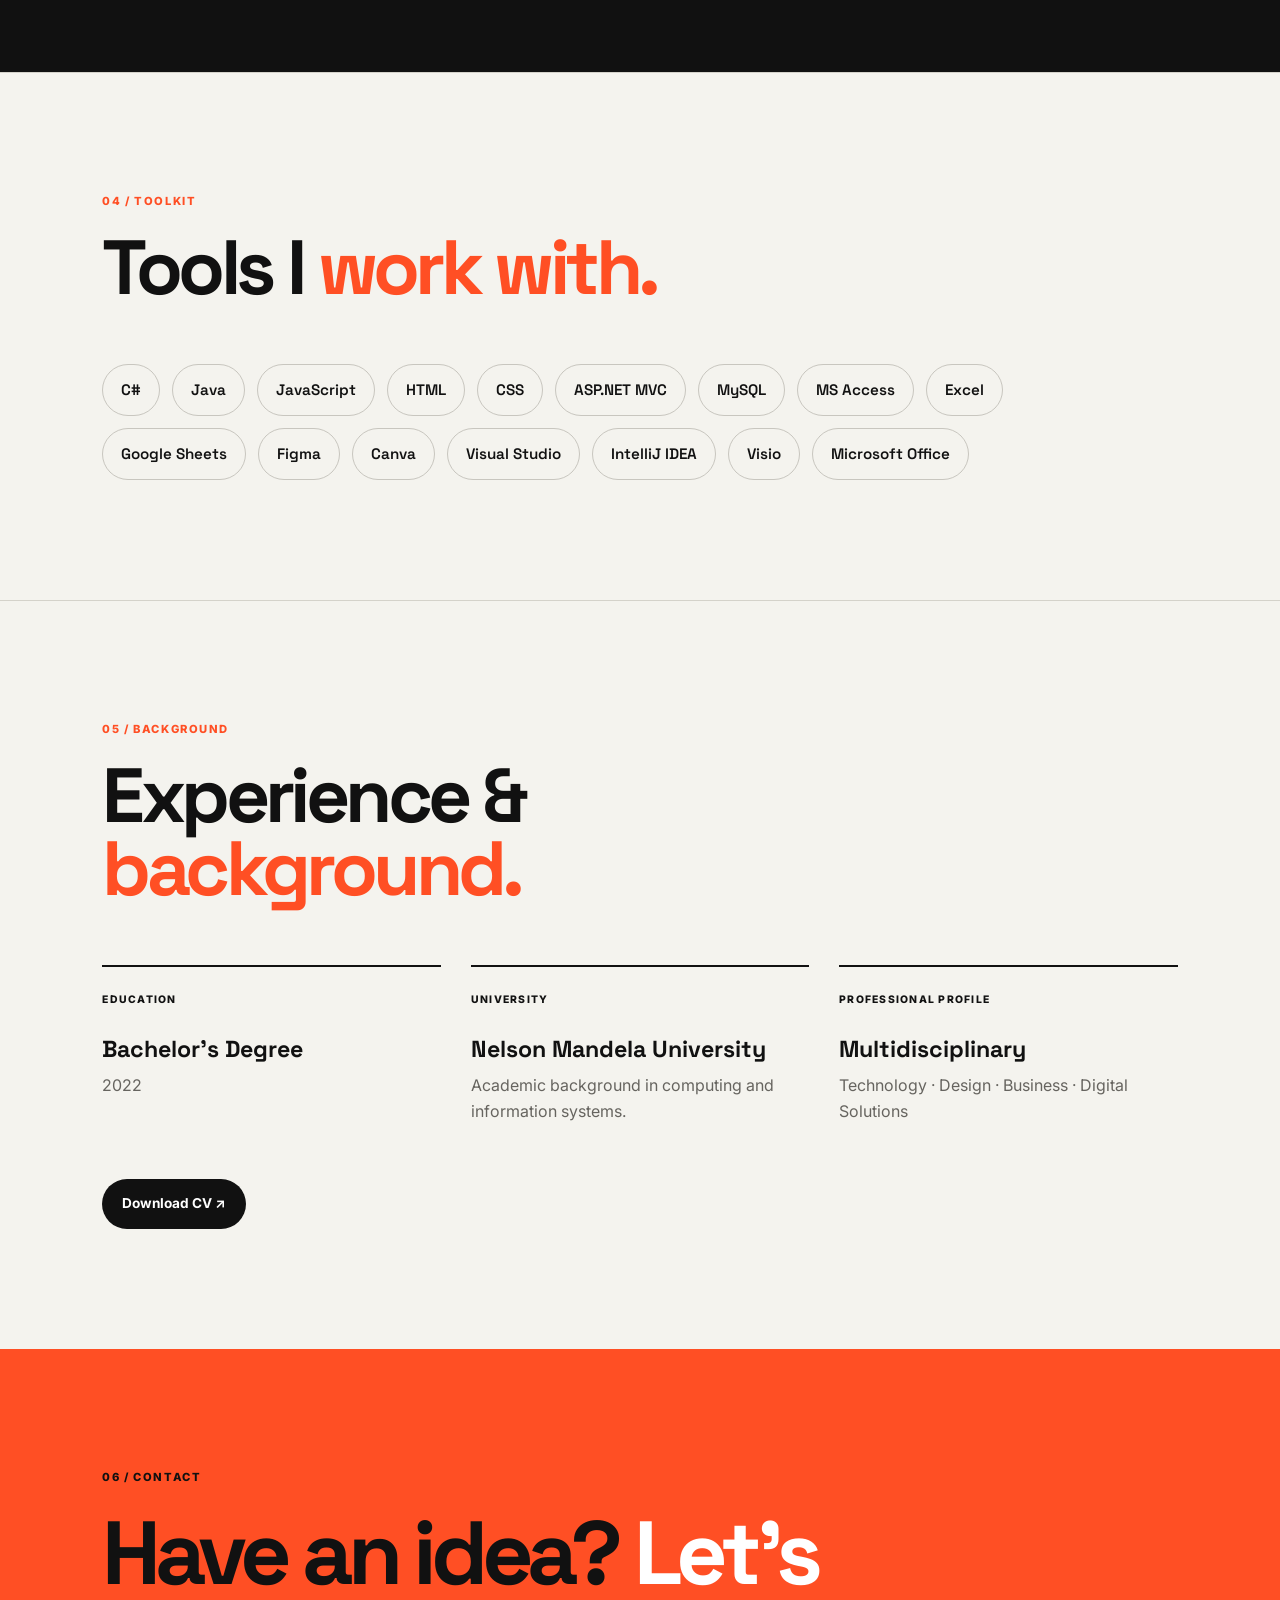
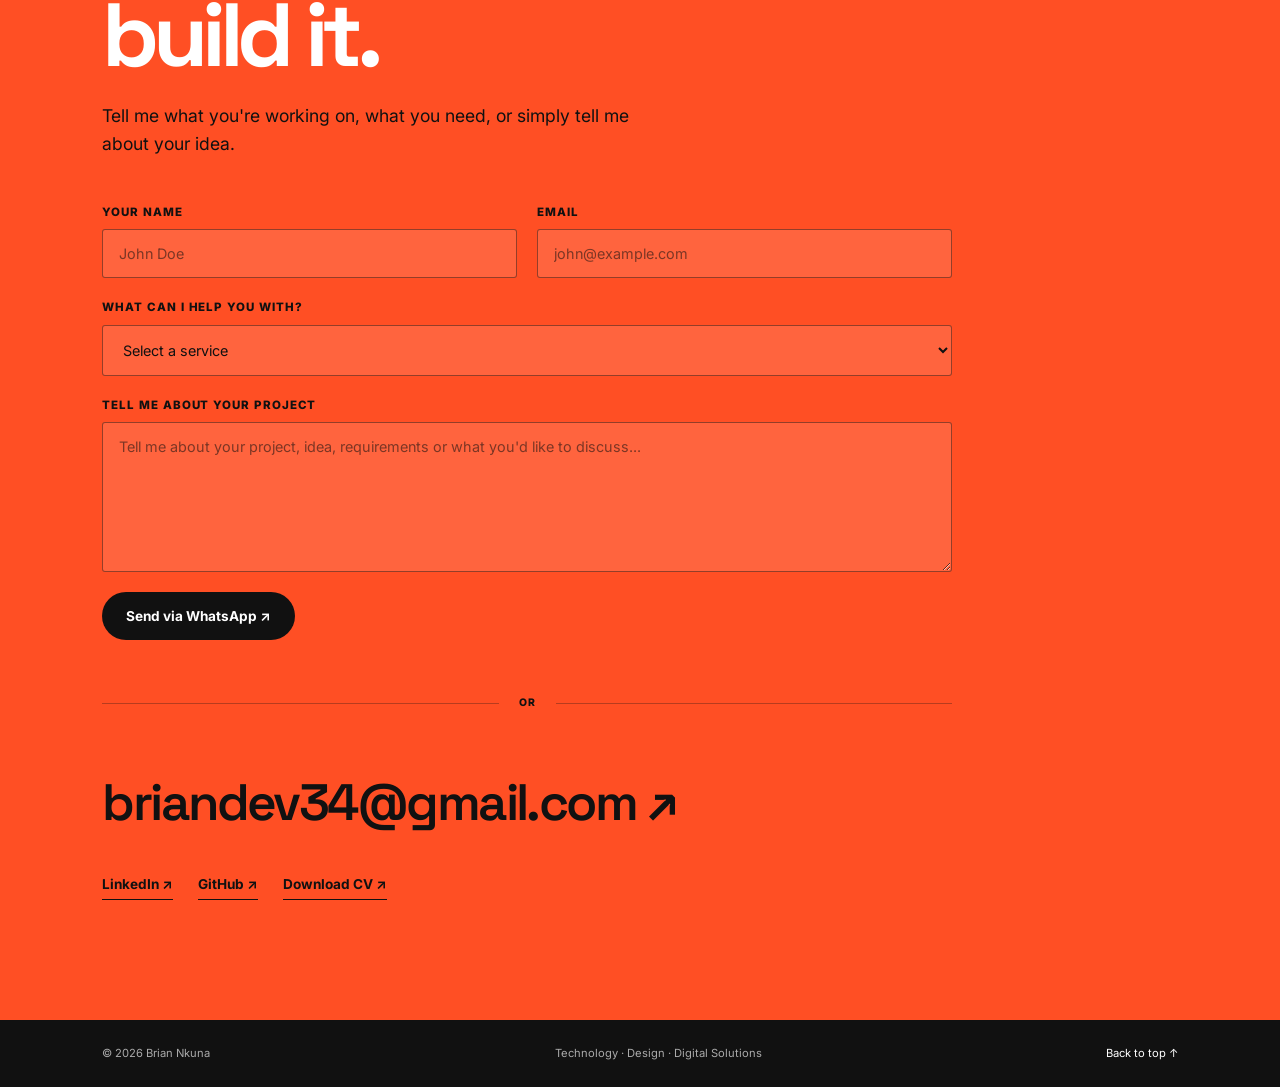
==== commit d3937c72: "Update project description for OTM website" ====
--- a/index.html
+++ b/index.html
@@ -360,9 +360,7 @@
                     </h3>
 
                     <span>
-                        A personal event website concept exploring
-                        how an event can be presented through a
-                        dedicated digital experience.
+                        On The Move (OTM) Website — An independently developed political party website built with ASP.NET Core MVC and .NET 10, featuring a responsive design, informative content, events, news, and an engaging user experience. Deployed to Microsoft Azure with GitHub-based continuous deployment.
                     </span>
 
                 </div>
